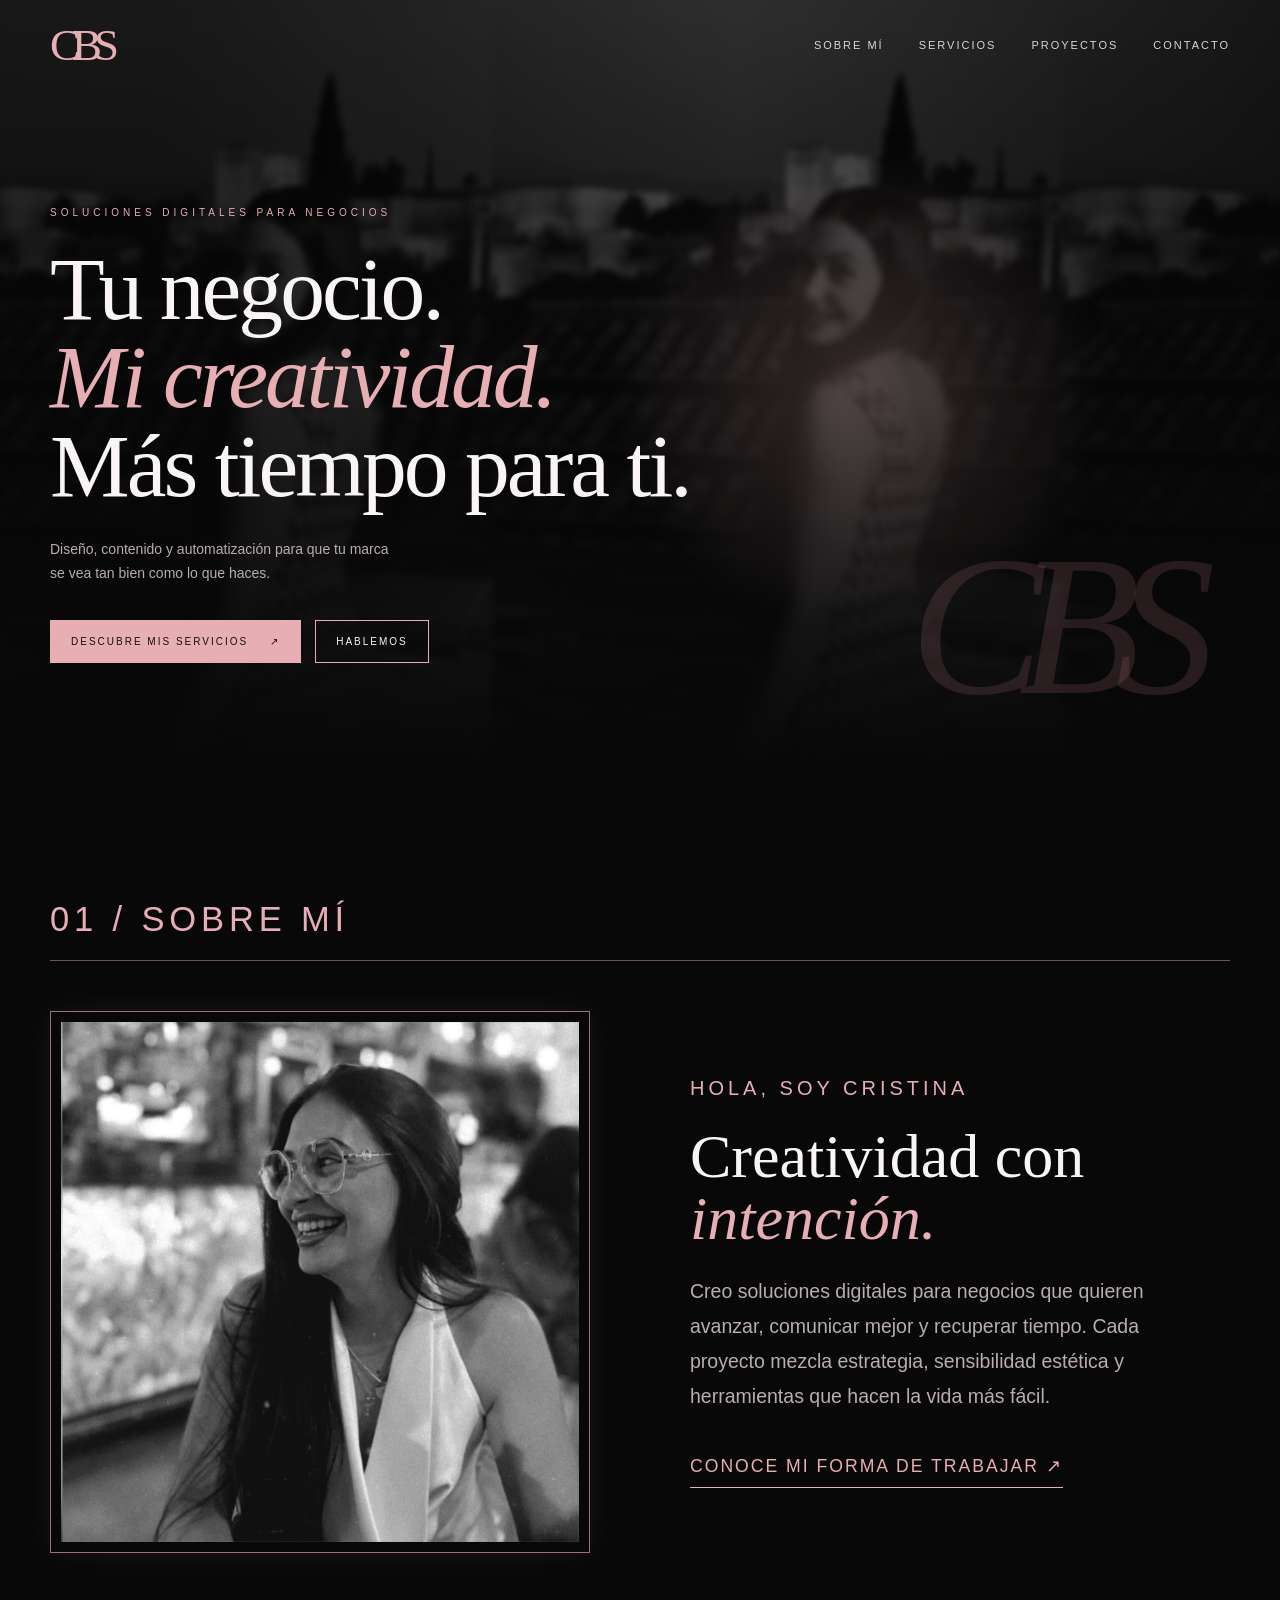
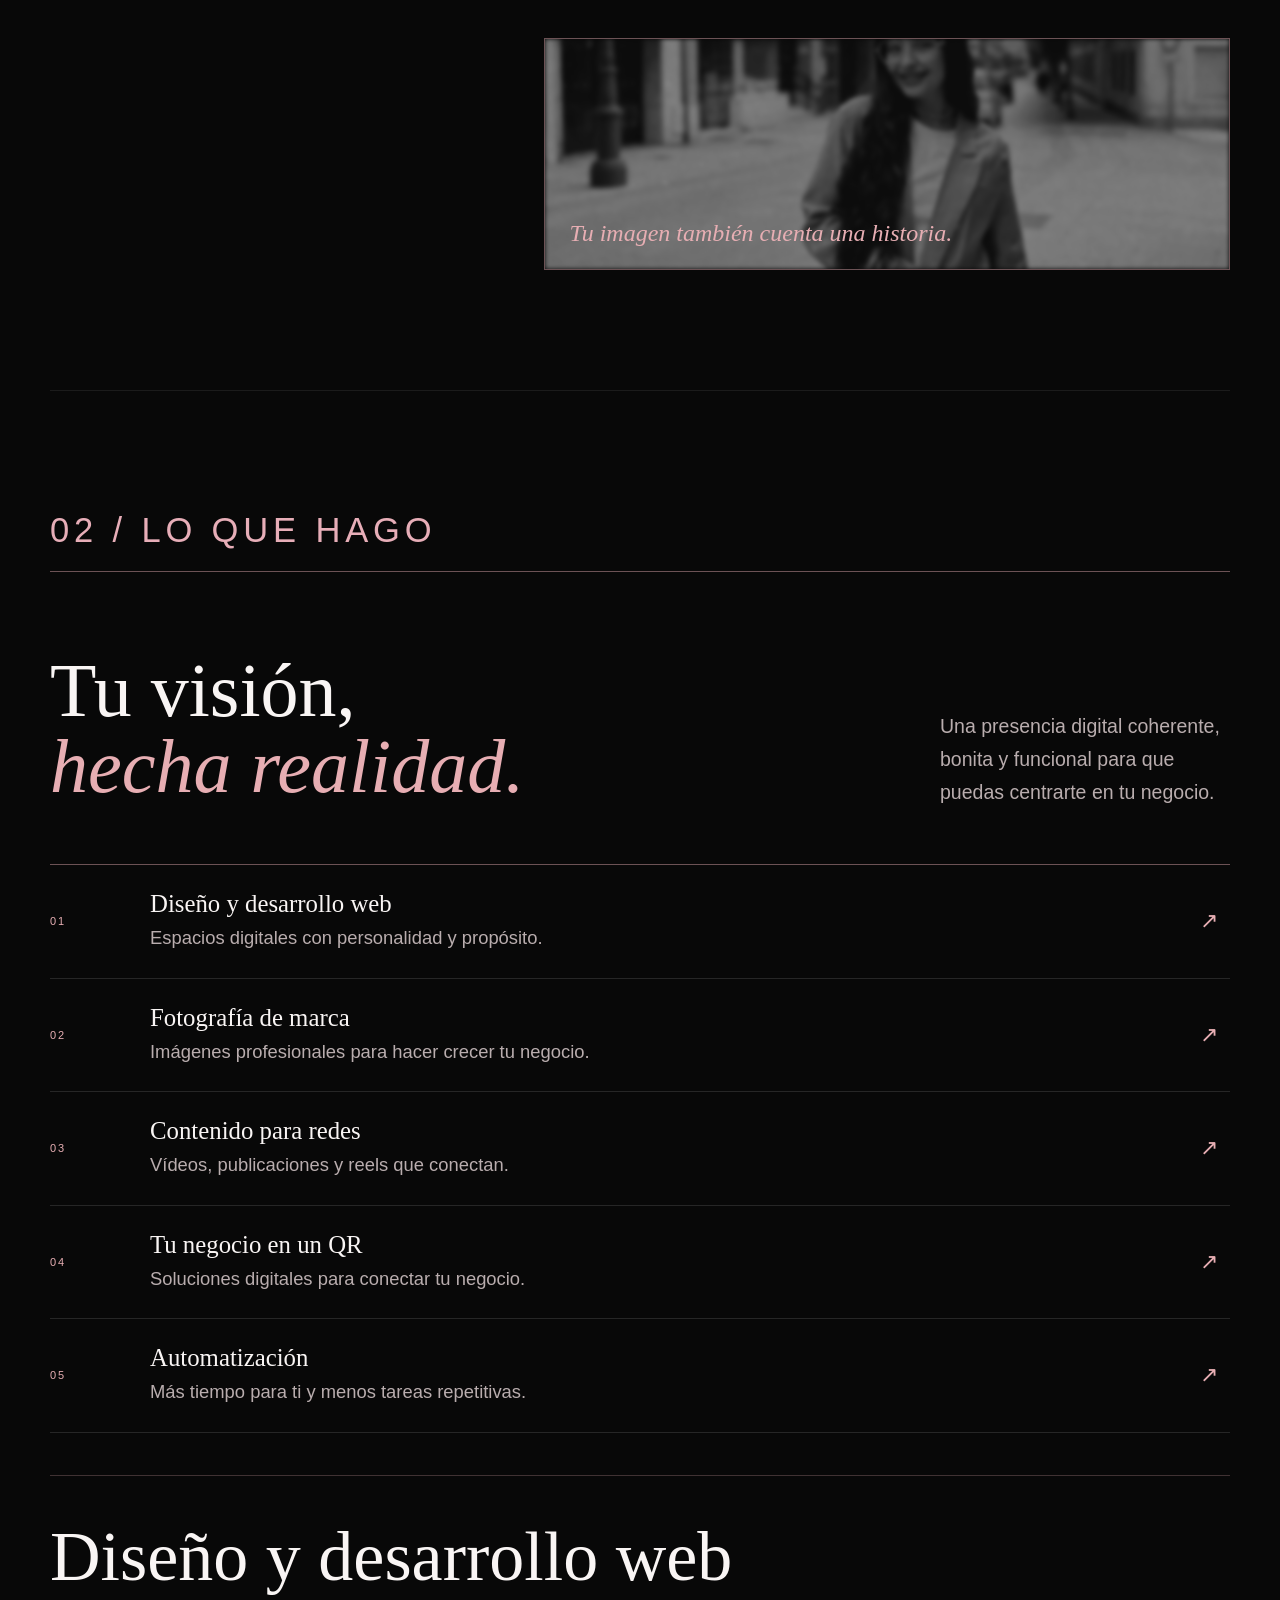
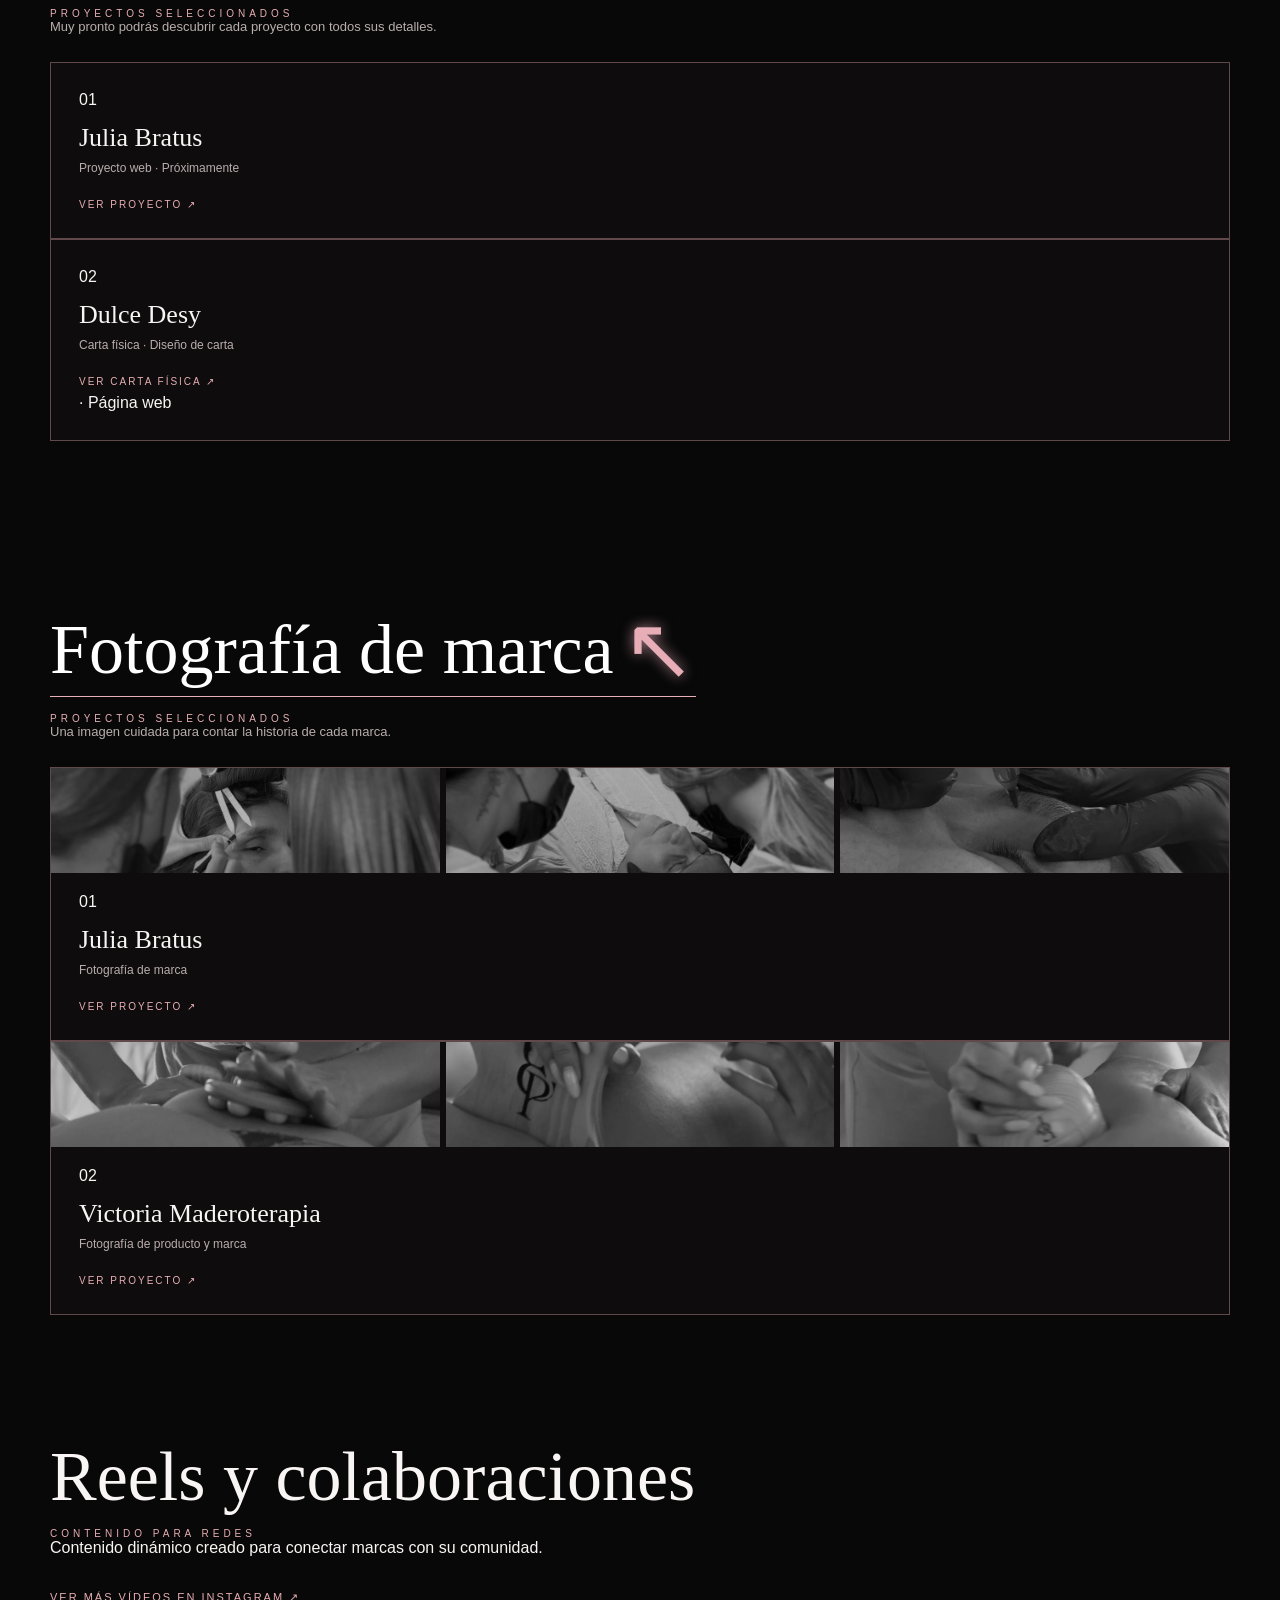
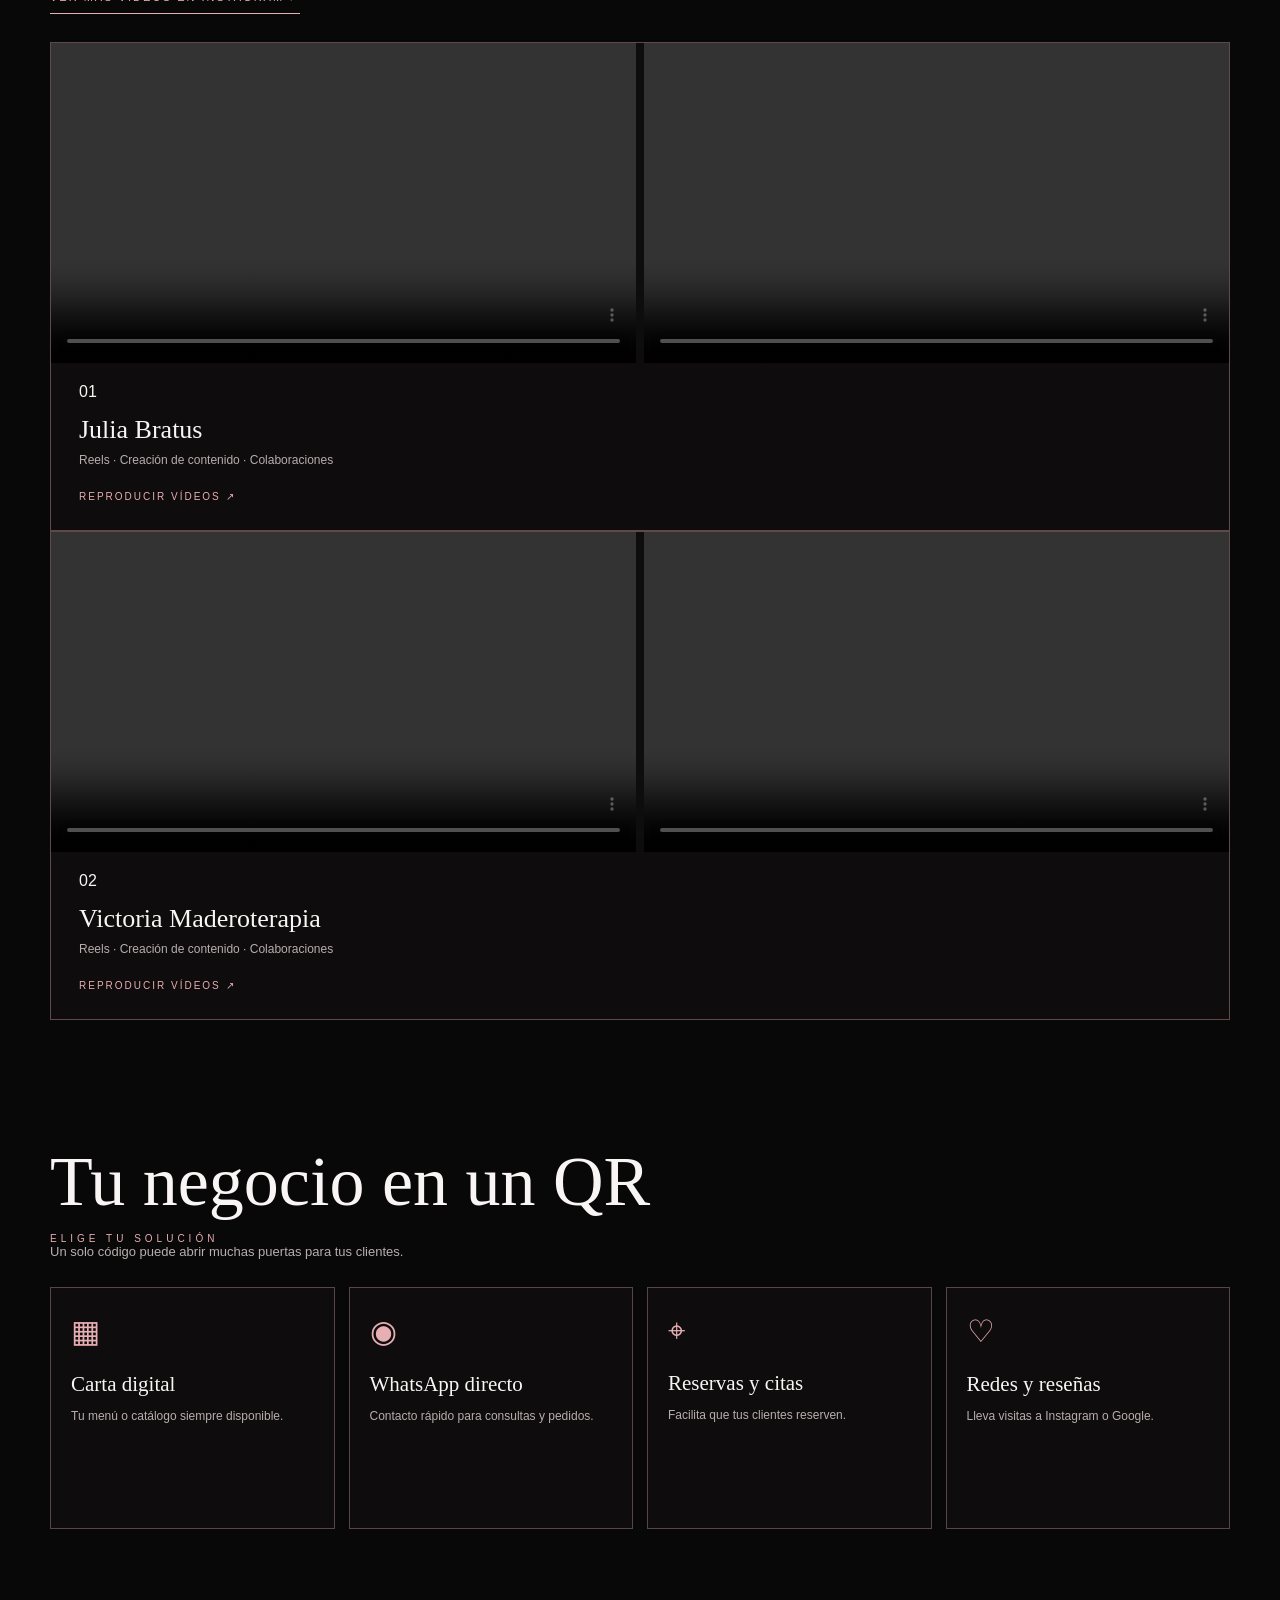
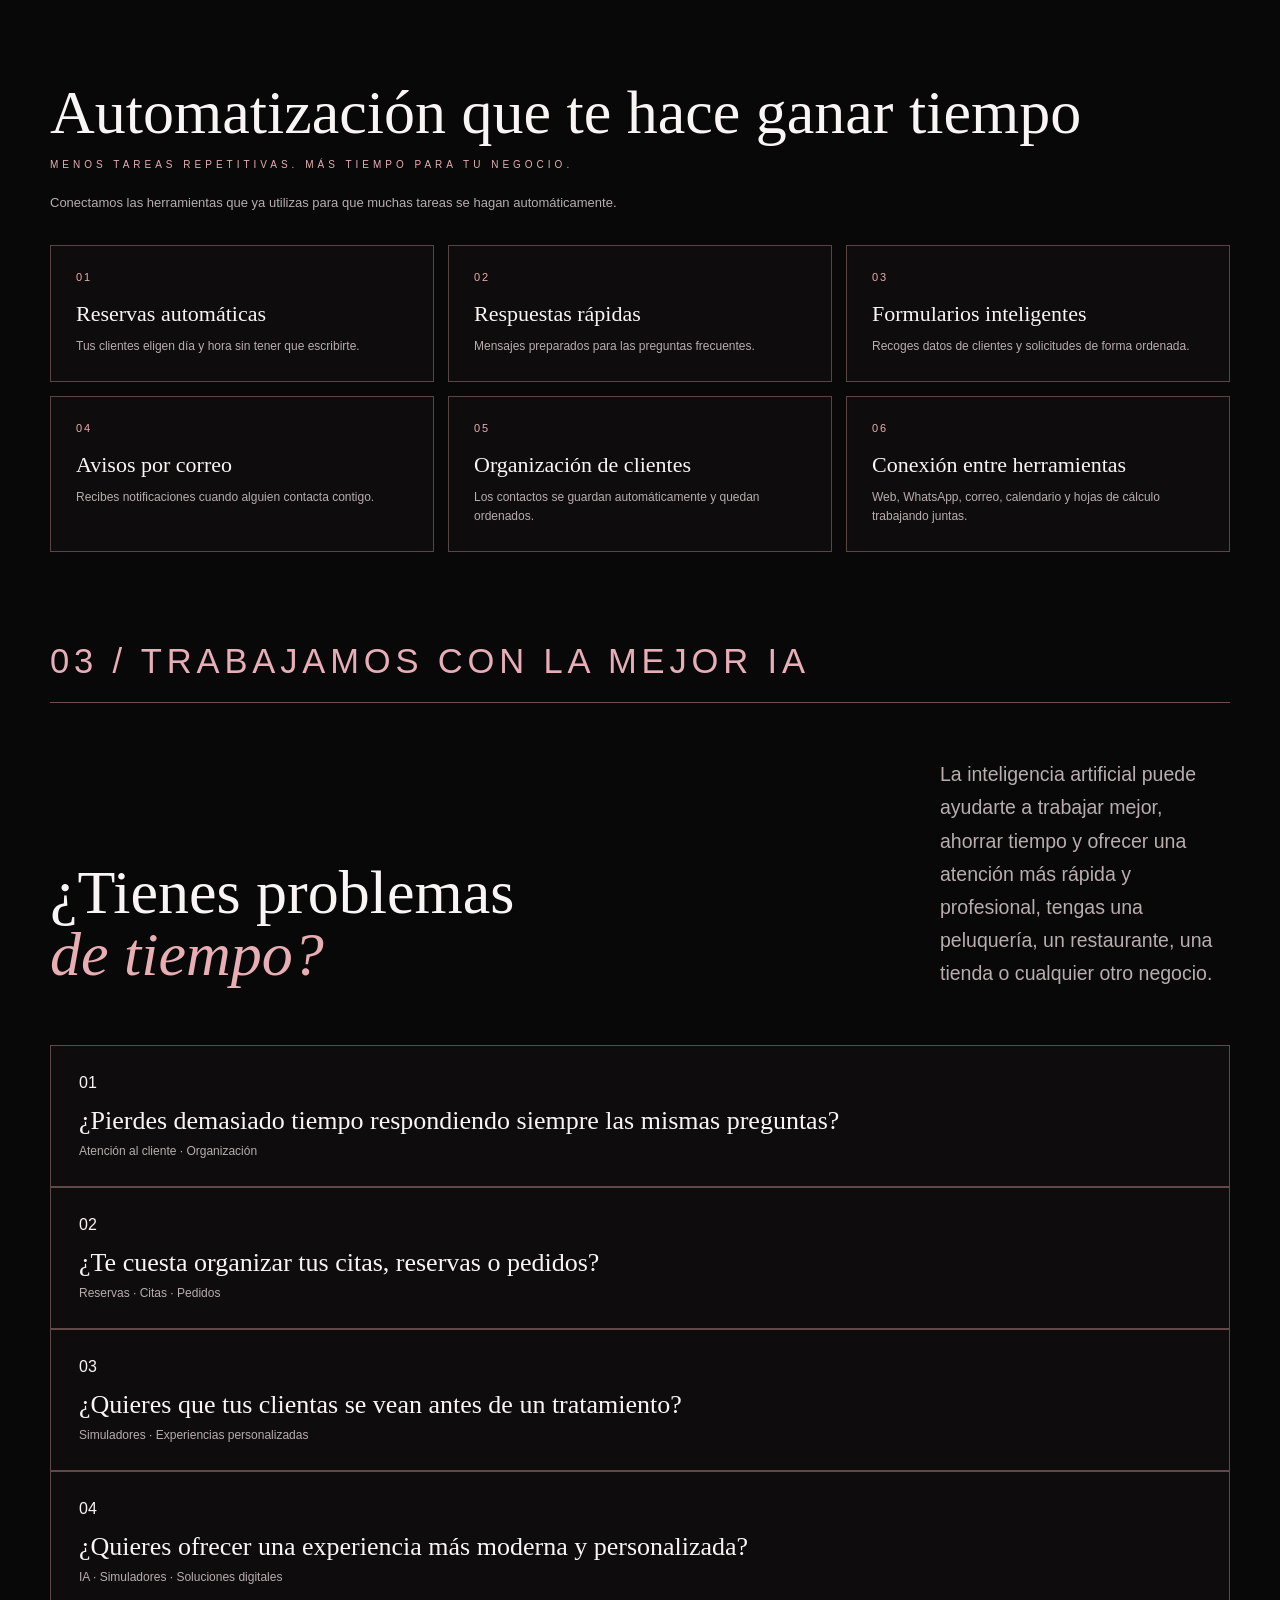
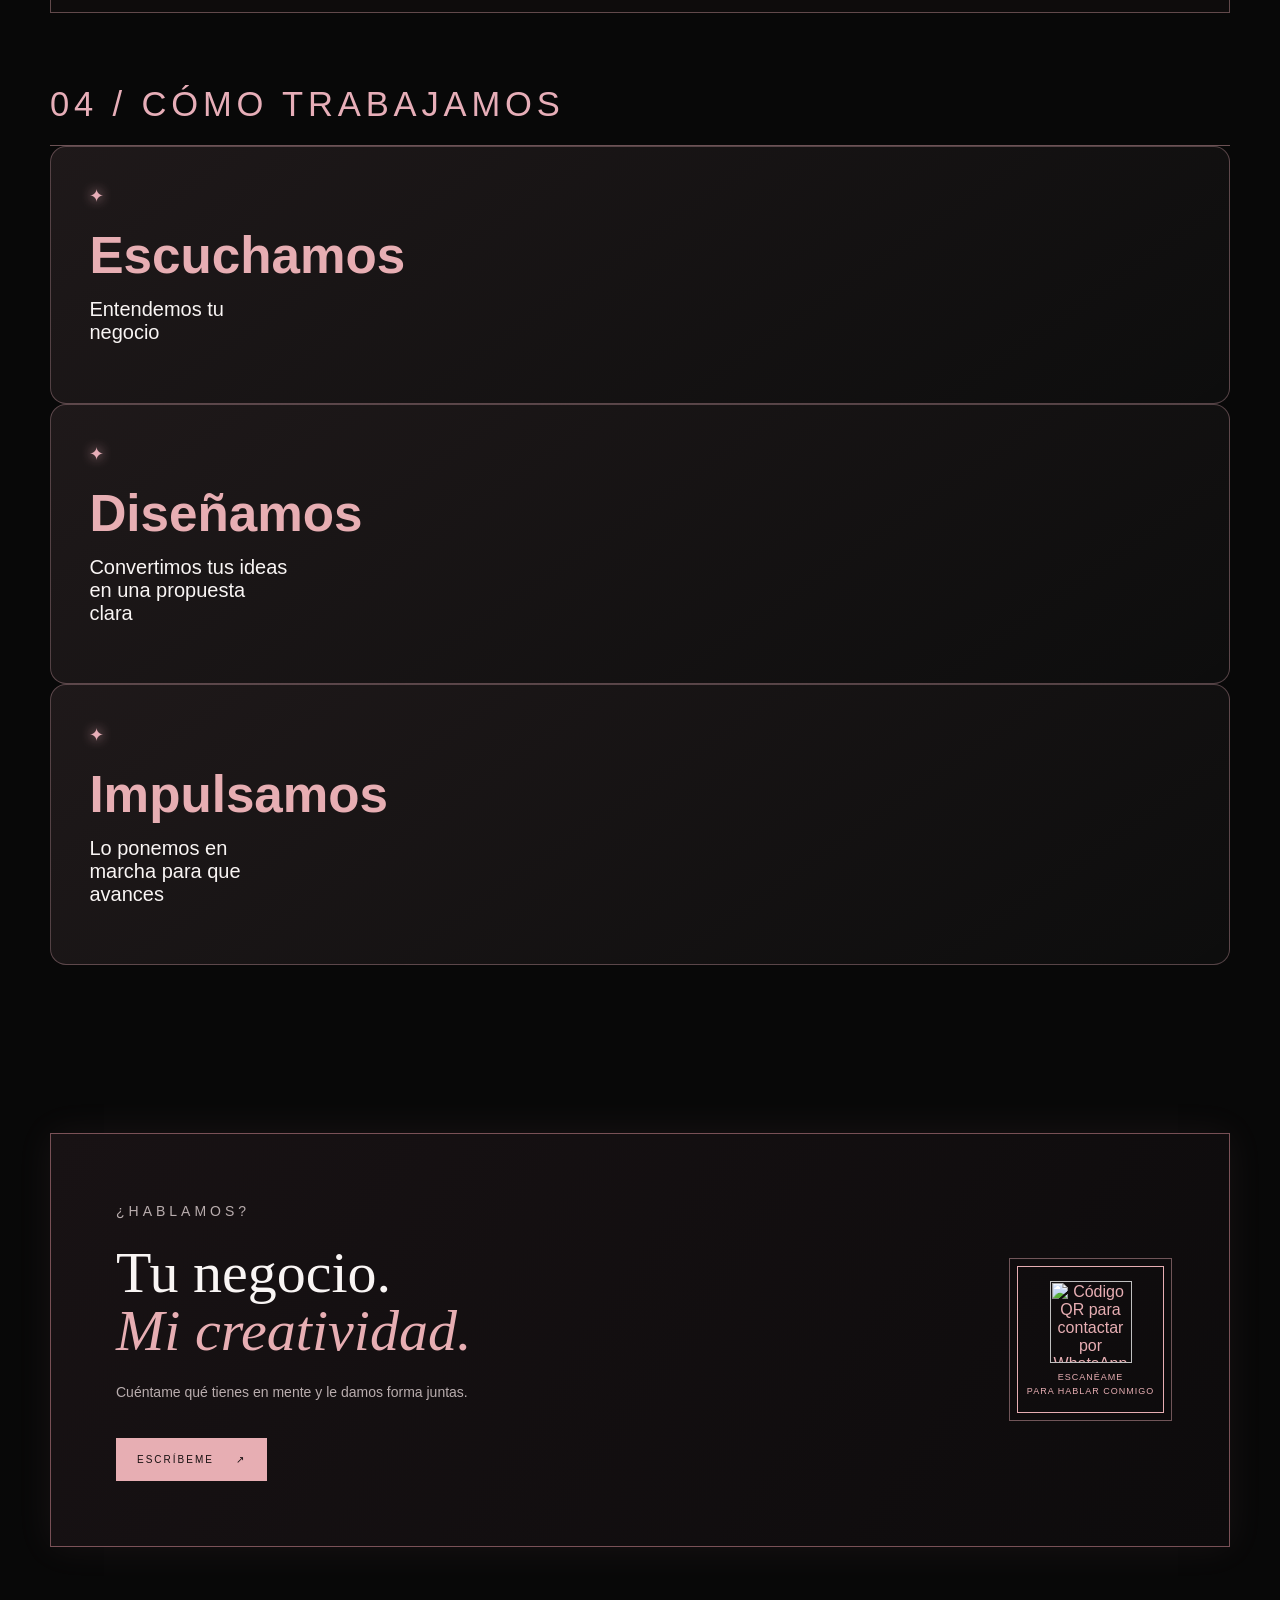
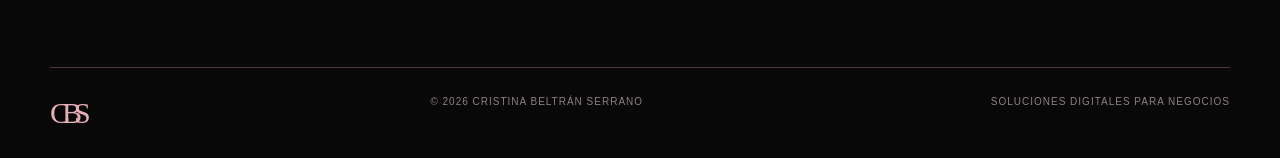
==== index.html @ fb511dda "Update index.html" ====
<script>setTimeout(function(){var h=document.querySelector(".services-heading h2");if(h)h.style.setProperty("font-size",window.innerWidth<=600?"48px":"76px","important");},1000);</script>
<script>(function(){var h=document.querySelector(".services-heading h2");if(h)h.style.setProperty("font-size",window.innerWidth<=600?"48px":"76px","important");})();</script>
<script>document.addEventListener("DOMContentLoaded",function(){var h=document.querySelector(".services-heading h2");if(h)h.style.setProperty("font-size",window.innerWidth<=600?"48px":"76px","important");});</script>
<script>document.addEventListener("DOMContentLoaded",function(){var h=document.querySelector(".services-heading h2");if(h)h.style.setProperty("font-size",window.innerWidth<=600?"52px":"90px","important");});</script>
<style>.services-heading h2{font-size:62px!important;line-height:.9!important}@media(max-width:600px){.services-heading h2{font-size:62px!important;line-height:.95!important}}</style><style id="cbs-final-services-title">.services-heading h2{font-size:62px!important;line-height:.9!important}@media(max-width:600px){.services-heading h2{font-size:62px!important;line-height:.95!important}}</style><style>.photo-projects .project-heading h3 a{display:inline-flex;align-items:center;gap:.55rem}.photo-projects .photo-cursor{display:inline-block;color:#e7aeb8;font-size:1.25em;animation:photoCursorMove 1.15s ease-in-out infinite;filter:drop-shadow(0 0 7px rgba(231,174,184,.7))}@keyframes photoCursorMove{0%,100%{transform:translateX(0) rotate(-18deg)}50%{transform:translateX(-7px) rotate(-18deg) scale(1.08)}}</style><script>document.addEventListener('DOMContentLoaded',function(){setTimeout(function(){var a=document.querySelector('.photo-projects .project-heading h3 a');if(a){a.innerHTML='Fotografía de marca <span class="photo-cursor" aria-hidden="true">↖</span>';a.setAttribute('aria-label','Ver más fotografías de marca');}},300);});</script><script>document.addEventListener('DOMContentLoaded',function(){var h=document.querySelector('.photo-projects .project-heading h3');if(h&&!h.querySelector('a')){var a=document.createElement('a');a.href='/fotos.html';a.textContent=h.textContent+'  ↗';a.style.color='#fff';a.style.textDecoration='none';a.style.cursor='pointer';a.style.borderBottom='1px solid #e7aeb8';a.style.paddingBottom='.2rem';h.textContent='';h.appendChild(a);}});</script><script>(function(){var t=setInterval(function(){var a=document.querySelector('.dulce-web-link');if(a){a.textContent='· página web';clearInterval(t);}},100);})();</script><script>document.addEventListener('DOMContentLoaded',function(){setTimeout(function(){document.querySelectorAll('.dulce-web-link').forEach(function(a){a.textContent='· Página web';});},900);});</script><script>document.addEventListener('DOMContentLoaded',function(){setTimeout(function(){document.querySelectorAll('.web-projects .project-card').forEach(function(card){if(card.textContent.includes('Dulce Desy')&&card.tagName==='A'){var box=document.createElement('div');box.className=card.className;box.innerHTML=card.innerHTML;var p=box.querySelector('p');if(p)p.textContent='Carta física · Diseño de carta';var small=box.querySelector('small');if(small){small.innerHTML='<a href="/carta-dulce-desy.pdf" target="_blank" rel="noreferrer">Ver carta física ↗</a>';}var web=document.createElement('a');web.className='dulce-web-link';web.href='https://www.dulcedesy.com/encargar.html';web.target='_blank';web.rel='noreferrer';web.textContent='Página web ↗';web.style.display='block';web.style.marginTop='0.45rem';box.appendChild(web);card.replaceWith(box);}});document.querySelectorAll('.dulce-web-link').forEach(function(a){if(a.parentElement&&!a.parentElement.classList.contains('project-card'))a.remove();});},700);});</script><script>document.addEventListener('DOMContentLoaded',function(){setTimeout(function(){document.querySelectorAll('.web-projects .project-card').forEach(function(card){if(card.textContent.includes('Dulce Desy')){card.href='/carta-dulce-desy.pdf';card.querySelector('p').textContent='Carta física · Diseño de carta';card.querySelector('small').textContent='Ver carta física ↗';var old=card.querySelector('.dulce-web-link');if(old)old.remove();var a=document.createElement('a');a.className='dulce-web-link';a.href='https://www.dulcedesy.com/encargar.html';a.target='_blank';a.rel='noreferrer';a.textContent='Página web ↗';a.style.display='block';a.style.marginTop='0.45rem';card.after(a);}});},600);});</script><script>document.addEventListener('DOMContentLoaded',function(){setTimeout(function(){document.querySelectorAll('.web-projects .project-card').forEach(function(card){if(card.textContent.includes('Dulce Desy')&&!card.querySelector('.dulce-web-link')){var a=document.createElement('a');a.className='dulce-web-link';a.href='https://www.dulcedesy.com/encargar.html';a.target='_blank';a.rel='noreferrer';a.textContent='Página web ↗';a.style.display='block';a.style.marginTop='0.45rem';card.appendChild(a);}});},400);});</script><script>document.addEventListener('DOMContentLoaded',function(){setTimeout(function(){document.querySelectorAll('.web-projects .project-card').forEach(function(card){if(card.textContent.includes('Dulce Desy')){card.href='https://www.dulcedesy.com/encargar.html';card.target='_blank';card.rel='noreferrer';card.querySelector('p').textContent='Página web · Dulce Desy';card.querySelector('small').textContent='Visitar página ↗';}});},300);});</script><script>document.addEventListener('DOMContentLoaded',function(){document.querySelectorAll('.web-projects .project-card').forEach(function(card){if(card.textContent.includes('Dulce Desy')){card.href='https://www.dulcedesy.com/encargar.html';card.target='_blank';card.rel='noreferrer';card.querySelector('p').textContent='Página web · Dulce Desy';card.querySelector('small').textContent='Visitar página ↗';}});});</script><script>document.addEventListener('DOMContentLoaded',function(){document.querySelectorAll('.photo-projects .project-placeholder').forEach(function(card){if(card.textContent.includes('Dulce Desy'))card.remove();});});</script>
<script>document.addEventListener('DOMContentLoaded',function(){document.querySelectorAll('.project-card').forEach(function(card){if(card.textContent.includes('Dulce Desy')){card.href='/carta-dulce-desy.pdf';card.target='_blank';card.rel='noreferrer';card.querySelector('p').textContent='Carta física · Diseño de carta';card.querySelector('small').textContent='Ver carta ↗';}});});</script><!doctype html><html lang="es"><head><meta charset="UTF-8"><meta name="viewport" content="width=device-width,initial-scale=1"><title>CBS | Cristina Beltrán Serrano</title><link rel="stylesheet" href="/site.css"></head><body><nav class="nav shell"><a class="wordmark" href="#inicio">CBS</a><div class="nav-links"><a href="#sobre-mi">Sobre mí</a><a href="#servicios">Servicios</a><a href="#proyectos">Proyectos</a><a href="#contacto">Contacto</a></div></nav><main id="inicio"><section class="hero"><div class="hero-image"></div><div class="hero-shade"></div><div class="hero-content shell"><p class="eyebrow">Soluciones digitales para negocios</p><h1>Tu negocio.<br><em>Mi creatividad.</em><br>Más tiempo para ti.</h1><p class="hero-copy">Diseño, contenido y automatización para que tu marca se vea tan bien como lo que haces.</p><div class="actions"><a class="button button-primary" href="#servicios">Descubre mis servicios <span>↗</span></a><a class="button button-ghost" href="#contacto">Hablemos</a></div></div><div class="hero-mark">CBS</div></section><section class="intro shell" id="sobre-mi"><div class="section-label">01 / Sobre mí</div><div class="intro-grid"><div class="portrait-wrap"><img src="/WhatsApp%20Image%202026-08-11%20at%2017.54.52.jpeg" alt="Cristina Beltrán sonriendo"></div><div class="intro-copy"><p class="eyebrow">Hola, soy Cristina</p><h2>Creatividad con<br><em>intención.</em></h2><p>Creo soluciones digitales para negocios que quieren avanzar, comunicar mejor y recuperar tiempo. Cada proyecto mezcla estrategia, sensibilidad estética y herramientas que hacen la vida más fácil.</p><a class="text-link" href="#contacto">Conoce mi forma de trabajar <span>↗</span></a></div></div><div class="second-photo"><img src="/WhatsApp%20Image%202026-08-11%20at%2018.01.24.jpeg" alt="Cristina Beltrán en la ciudad"><span>Tu imagen también cuenta una historia.</span></div></section><section class="services shell" id="servicios"><div class="section-label">02 / Lo que hago</div><div class="services-heading"><h2>Tu visión,<br><em>hecha realidad.</em></h2><p>Una presencia digital coherente, bonita y funcional para que puedas centrarte en tu negocio.</p></div><div class="service-list"><a class="service service-link" href="#web-projects"><span class="service-number">01</span><div><h3>Diseño y desarrollo web</h3><p>Espacios digitales con personalidad y propósito.</p></div><span class="service-arrow">↗</span></a><a class="service service-link" href="#photo-projects"><span class="service-number">02</span><div><h3>Fotografía de marca</h3><p>Imágenes profesionales para hacer crecer tu negocio.</p></div><span class="service-arrow">↗</span></a><a class="service service-link" href="#social-projects"><span class="service-number">03</span><div><h3>Contenido para redes</h3><p>Vídeos, publicaciones y reels que conectan.</p></div><span class="service-arrow">↗</span></a><a class="service service-link" href="#qr-options"><span class="service-number">04</span><div><h3>Tu negocio en un QR</h3><p>Soluciones digitales para conectar tu negocio.</p></div><span class="service-arrow">↗</span></a><a class="service service-link" href="#automation-info"><span class="service-number">05</span><div><h3>Automatización</h3><p>Más tiempo para ti y menos tareas repetitivas.</p></div><span class="service-arrow">↗</span></a></div><section class="web-projects" id="web-projects"><div class="project-heading"><h3>Diseño y desarrollo web</h3><p class="eyebrow">Proyectos seleccionados</p><p>Muy pronto podrás descubrir cada proyecto con todos sus detalles.</p></div><div class="project-grid"><a class="project-card project-placeholder" href="#contacto"><span>01</span><h3>Julia Bratus</h3><p>Proyecto web · Próximamente</p><small>Ver proyecto ↗</small></a><a class="project-card project-placeholder" href="#contacto"><span>02</span><h3>Dulce Desy</h3><p>Proyecto web · Próximamente</p><small>Ver proyecto ↗</small></a></div></section></section><section class="photo-projects shell" id="photo-projects"><div class="project-heading"><h3>Fotografía de marca</h3><p class="eyebrow">Proyectos seleccionados</p><p>Una imagen cuidada para contar la historia de cada marca.</p></div><div class="project-grid"><a class="project-card project-placeholder julia-card" href="#contacto"><div class="julia-gallery"><img src="/WhatsApp%20Image%202026-08-16%20at%2018.04.34.jpeg" alt="Julia Bratus, fotografía de marca 1"><img src="/WhatsApp%20Image%202026-08-16%20at%2018.04.34%20(1).jpeg" alt="Julia Bratus, fotografía de marca 2"><img src="/WhatsApp%20Image%202026-08-16%20at%2018.04.34%20(2).jpeg" alt="Julia Bratus, fotografía de marca 3"></div><span>01</span><h3>Julia Bratus</h3><p>Fotografía de marca</p><small>Ver proyecto ↗</small></a><a class="project-card project-placeholder victoria-card" href="#contacto"><div class="victoria-gallery"><img src="/WhatsApp%20Image%202026-08-16%20at%2018.20.17.jpeg" alt="Victoria Maderoterapia, fotografía 1"><img src="/vicky%202.jpeg" alt="Victoria Maderoterapia, fotografía 2"><img src="/WhatsApp%20Image%202026-08-16%20at%2018.40.02.jpeg" alt="Victoria Maderoterapia, fotografía 3"></div><span>02</span><h3>Victoria Maderoterapia</h3><p>Fotografía de producto y marca</p><small>Ver proyecto ↗</small></a><article class="project-card project-placeholder project-empty"><span>03</span><h3>Dulce Desy</h3><p>Espacio reservado para tus próximas fotografías.</p><small>Próximamente</small></article></div></section><section class="social-projects shell" id="social-projects"><div class="project-heading"><h3>Reels y colaboraciones</h3><p class="eyebrow">Contenido para redes</p><p>Contenido dinámico creado para conectar marcas con su comunidad.</p><a class="instagram-link" href="https://www.instagram.com/crisstinabese/" target="_blank" rel="noreferrer">Ver más vídeos en Instagram ↗</a></div><div class="project-grid"><article class="project-card project-placeholder social-video-card"><div class="video-gallery"><video controls preload="metadata" src="/WhatsApp%20Video%202026-08-16%20at%2019.03.17.mp4"></video><video controls preload="metadata" src="/WhatsApp%20Video%202026-08-16%20at%2019.03.20.mp4"></video></div><span>01</span><h3>Julia Bratus</h3><p>Reels · Creación de contenido · Colaboraciones</p><small>Reproducir vídeos ↗</small></article><article class="project-card project-placeholder social-video-card"><div class="video-gallery"><video controls preload="metadata" src="/WhatsApp%20Video%202026-08-16%20at%2019.03.15.mp4"></video><video controls preload="metadata" src="/WhatsApp%20Video%202026-08-16%20at%2019.03.15%20%281%29.mp4"></video></div><span>02</span><h3>Victoria Maderoterapia</h3><p>Reels · Creación de contenido · Colaboraciones</p><small>Reproducir vídeos ↗</small></article></div></section><section class="qr-options shell" id="qr-options"><div class="project-heading"><h3>Tu negocio en un QR</h3><p class="eyebrow">Elige tu solución</p><p>Un solo código puede abrir muchas puertas para tus clientes.</p></div><div class="qr-grid"><a class="qr-option" href="#contacto"><span class="qr-icon">▦</span><h4>Carta digital</h4><p>Tu menú o catálogo siempre disponible.</p></a><a class="qr-option" href="#contacto"><span class="qr-icon">◉</span><h4>WhatsApp directo</h4><p>Contacto rápido para consultas y pedidos.</p></a><a class="qr-option" href="#contacto"><span class="qr-icon">⌖</span><h4>Reservas y citas</h4><p>Facilita que tus clientes reserven.</p></a><a class="qr-option" href="#contacto"><span class="qr-icon">♡</span><h4>Redes y reseñas</h4><p>Lleva visitas a Instagram o Google.</p></a></div></section><section class="automation-info shell" id="automation-info"><div class="project-heading"><h3>Automatización que te hace ganar tiempo</h3><p class="eyebrow">Menos tareas repetitivas. Más tiempo para tu negocio.</p><p>Conectamos las herramientas que ya utilizas para que muchas tareas se hagan automáticamente.</p></div><div class="automation-grid"><article class="automation-card"><span>01</span><h4>Reservas automáticas</h4><p>Tus clientes eligen día y hora sin tener que escribirte.</p></article><article class="automation-card"><span>02</span><h4>Respuestas rápidas</h4><p>Mensajes preparados para las preguntas frecuentes.</p></article><article class="automation-card"><span>03</span><h4>Formularios inteligentes</h4><p>Recoges datos de clientes y solicitudes de forma ordenada.</p></article><article class="automation-card"><span>04</span><h4>Avisos por correo</h4><p>Recibes notificaciones cuando alguien contacta contigo.</p></article><article class="automation-card"><span>05</span><h4>Organización de clientes</h4><p>Los contactos se guardan automáticamente y quedan ordenados.</p></article><article class="automation-card"><span>06</span><h4>Conexión entre herramientas</h4><p>Web, WhatsApp, correo, calendario y hojas de cálculo trabajando juntas.</p></article></div></section><section class="projects shell" id="proyectos"><div class="section-label">03 / TRABAJAMOS CON LA MEJOR IA</div><div class="services-heading"><h2>¿Tienes problemas<br><em>de tiempo?</em></h2><p>La inteligencia artificial puede ayudarte a trabajar mejor, ahorrar tiempo y ofrecer una atención más rápida y profesional, tengas una peluquería, un restaurante, una tienda o cualquier otro negocio.</p></div><div class="project-grid"><article class="project-card"><span>01</span><h3>¿Pierdes demasiado tiempo respondiendo siempre las mismas preguntas?</h3><p>Atención al cliente · Organización</p></article><article class="project-card"><span>02</span><h3>¿Te cuesta organizar tus citas, reservas o pedidos?  </h3><p>Reservas · Citas · Pedidos</p></article><article class="project-card"><span>03</span><h3>¿Quieres que tus clientas se vean antes de un tratamiento?</h3><p>Simuladores · Experiencias personalizadas</p></article><article class="project-card"><span>04</span><h3>¿Quieres ofrecer una experiencia más moderna y personalizada?</h3><p>IA · Simuladores · Soluciones digitales</p></article></div></section><section class="process shell"><div class="section-label">04 / Cómo trabajamos</div><div class="process-grid"><div><h3>Escuchamos</h3><p>Entendemos tu negocio</p></div><div><h3>Diseñamos</h3><p>Convertimos tus ideas en una propuesta clara</p></div><div><h3>Impulsamos</h3><p>Lo ponemos en marcha para que avances</p></div></div></section><section class="contact shell" id="contacto"><div class="contact-card"><div><p class="eyebrow">¿Hablamos?</p><h2>Tu negocio.<br><em>Mi creatividad.</em></h2><p>Cuéntame qué tienes en mente y le damos forma juntas.</p><a class="button button-primary" target="_blank" rel="noreferrer" href="https://mail.google.com/mail/?view=cm&fs=1&to=crisstinabesse@gmail.com">Escríbeme <span>↗</span></a></div><a class="qr-placeholder" href="https://wa.me/34665143681?text=Hola%20Cristina%2C%20he%20visto%20tu%20p%C3%A1gina%20y%20me%20gustar%C3%ADa%20pedir%20informaci%C3%B3n." target="_blank" rel="noreferrer"><img src="https://api.qrserver.com/v1/create-qr-code/?size=500x500&data=https%3A%2F%2Fwa.me%2F34665143681%3Ftext%3DHola%2520Cristina%252C%2520he%2520visto%2520tu%2520p%25C3%25A1gina%2520y%2520me%2520gustar%25C3%25ADa%2520pedir%2520informaci%25C3%25B3n." alt="Código QR para contactar por WhatsApp"><small>Escanéame<br>para hablar conmigo</small></a></div></section></main><footer class="footer shell"><span class="wordmark">CBS</span><span>© 2026 Cristina Beltrán Serrano</span><span>Soluciones digitales para negocios</span></footer><style id="equal-main-titles">.intro-copy h2,.services-heading h2{font-size:62px!important;line-height:1!important}</style></body></html>
---- site.css ----
.hero-image{background-image:linear-gradient(90deg,rgba(0,0,0,.68) 15%,rgba(0,0,0,.22),rgba(0,0,0,.58)),url('/PHOTO-2026-09-04-11-48-44.jpg')!important;opacity:.9!important;background-position:68% 28%!important;background-size:auto 125%!important}.hero-image{opacity:.9!important;background-position:68% 28%!important}.hero-image{background-image:linear-gradient(90deg,rgba(0,0,0,.70) 15%,rgba(0,0,0,.4),rgba(0,0,0,.75)),url('/PHOTO-2026-09-04-11-48-44.jpg')!important;background-position:68% 28%!important;background-size:auto 125%!important;}.services-heading h2{font-size:90px!important;line-height:.9!important}@media(max-width:600px){.services-heading h2{font-size:52px!important;line-height:.95!important}}.services-heading h2{font-size:90px!important;line-height:.9!important}@media(max-width:600px){.services-heading h2{font-size:52px!important;line-height:.95!important}}.services-heading h2{font-size:clamp(4.8rem,10vw,9rem)!important;line-height:.9!important}.services-heading h2{font-size:clamp(4rem,9vw,8rem)!important;line-height:.95!important}.services-heading h2{font-size:clamp(3.3rem,8vw,8rem)!important;line-height:.95!important}.services-heading h2{font-size:clamp(3.2rem,7vw,7rem)!important;line-height:.95!important}.services-heading h2{font-size:clamp(2.5rem,5vw,5.3rem)!important}.service-list h3{font-size:clamp(1.2rem,2vw,1.55rem)!important}.service-list p{font-size:clamp(1rem,1.45vw,1.15rem)!important;line-height:1.55}.services-heading>p{font-size:clamp(1.05rem,1.7vw,1.22rem)!important;line-height:1.7!important}.intro-copy .eyebrow{font-size:clamp(1rem,1.7vw,1.25rem)!important}.intro-copy>p:not(.eyebrow){font-size:clamp(1.05rem,1.7vw,1.22rem)!important;line-height:1.7}.intro-copy .text-link{font-size:clamp(.95rem,1.5vw,1.1rem)!important}.section-label{font-size:clamp(1.35rem,2.7vw,2.2rem)!important;line-height:1.1!important;letter-spacing:.14em!important;font-weight:500!important;color:#e7aeb8!important}.section-label{font-size:clamp(1.35rem,2.7vw,2.2rem);line-height:1.1;letter-spacing:.14em;font-weight:500;color:#e7aeb8}.process{padding-top:clamp(5rem,10vw,9rem);padding-bottom:clamp(5rem,10vw,9rem)}.process .section-label{font-size:clamp(.85rem,1.5vw,1.1rem);letter-spacing:.18em}.process-grid{gap:1.4rem}.process-grid>div{padding:clamp(1.5rem,3vw,3rem);border:1px solid rgba(231,174,184,.32);border-radius:1rem;background:linear-gradient(145deg,rgba(231,174,184,.1),rgba(255,255,255,.025));transition:transform .35s ease,box-shadow .35s ease,border-color .35s ease}.process-grid>div:hover{transform:translateY(-8px);border-color:#e7aeb8;box-shadow:0 0 30px rgba(231,174,184,.28)}.process-grid h3{font-size:clamp(2rem,4vw,4rem);color:#e7aeb8;margin-bottom:.8rem}.process-grid p{font-size:clamp(1rem,1.6vw,1.25rem);color:#fff;max-width:18ch}.process-grid>div:before{content:'✦';display:block;color:#e7aeb8;font-size:1.15rem;margin-bottom:1.2rem;text-shadow:0 0 12px #e7aeb8}<style>.process{padding-top:clamp(5rem,10vw,9rem);padding-bottom:clamp(5rem,10vw,9rem)}.process .section-label{font-size:clamp(.85rem,1.5vw,1.1rem);letter-spacing:.18em}.process-grid{gap:1.4rem}.process-grid>div{padding:clamp(1.5rem,3vw,3rem);border:1px solid rgba(231,174,184,.32);border-radius:1rem;background:linear-gradient(145deg,rgba(231,174,184,.1),rgba(255,255,255,.025));transition:transform .35s ease,box-shadow .35s ease,border-color .35s ease}.process-grid>div:hover{transform:translateY(-8px);border-color:#e7aeb8;box-shadow:0 0 30px rgba(231,174,184,.28)}.process-grid h3{font-size:clamp(2rem,4vw,4rem);color:#e7aeb8;margin-bottom:.8rem}.process-grid p{font-size:clamp(1rem,1.6vw,1.25rem);color:#fff;max-width:18ch}.process-grid>div:before{content:'✦';display:block;color:#e7aeb8;font-size:1.15rem;margin-bottom:1.2rem;text-shadow:0 0 12px #e7aeb8}</style>*{box-sizing:border-box}html{scroll-behavior:smooth}body{margin:0;background:#080808;color:#f9f5f4;font-family:Arial,Helvetica,sans-serif}a{color:inherit;text-decoration:none}.shell{width:min(1180px,calc(100% - 48px));margin:auto}.nav{height:90px;display:flex;align-items:center;justify-content:space-between;position:absolute;left:50%;transform:translateX(-50%);z-index:3}.wordmark{color:#e7aeb3;font-family:Georgia,serif;font-size:45px;letter-spacing:-8px}.nav-links{display:flex;gap:35px;font-size:11px;letter-spacing:2px;text-transform:uppercase;color:#dfd4d4}.nav-links a:hover,.text-link:hover{color:#e7aeb3}.hero{min-height:780px;position:relative;overflow:hidden;display:flex;align-items:center}.hero-image{position:absolute;inset:0;background:linear-gradient(90deg,rgba(0,0,0,.83) 15%,rgba(0,0,0,.4),rgba(0,0,0,.75)),url('/WhatsApp%20Image%202026-08-11%20at%2018.01.24.jpeg') center 28%/cover;filter:grayscale(1) blur(3px);transform:scale(1.04);opacity:.82}.hero-shade{position:absolute;inset:0;background:radial-gradient(circle at 67% 50%,rgba(231,174,179,.2),transparent 26%),linear-gradient(180deg,rgba(8,8,8,.24),rgba(8,8,8,.88) 92%)}.hero-content{position:relative;z-index:1;padding-top:90px}.eyebrow,.section-label{color:#e7aeb3;text-transform:uppercase;letter-spacing:4px;font-size:10px}h1,h2,h3,p{margin-top:0}h1,h2{font-family:Georgia,'Times New Roman',serif;font-weight:400}h1{font-size:clamp(48px,7vw,90px);line-height:.99;letter-spacing:-3px;margin:27px 0}em{color:#e7aeb3;font-style:italic}.hero-copy{width:340px;color:#d1c5c5;line-height:1.7;font-size:14px}.actions{display:flex;gap:14px;margin-top:35px}.button{display:inline-flex;align-items:center;gap:22px;padding:15px 20px;border:1px solid #e7aeb3;text-transform:uppercase;letter-spacing:2px;font-size:10px;transition:.25s}.button-primary{background:#e7aeb3;color:#171011;box-shadow:0 0 0 rgba(231,174,179,0)}.button-primary:hover{box-shadow:0 0 30px rgba(231,174,179,.75);transform:translateY(-2px)}.button-ghost:hover{background:rgba(231,174,179,.13);box-shadow:0 0 25px rgba(231,174,179,.4)}.hero-mark{position:absolute;right:7%;bottom:40px;font:italic 200px Georgia,serif;color:rgba(231,174,179,.1);letter-spacing:-25px}.intro,.services{padding:120px 0}.section-label{padding-bottom:22px;border-bottom:1px solid rgba(231,174,179,.45)}.intro-grid{display:grid;grid-template-columns:1fr 1fr;gap:100px;align-items:center;padding-top:50px}.portrait-wrap{height:520px;overflow:hidden;border:1px solid rgba(231,174,179,.65);padding:10px;box-shadow:0 0 30px rgba(231,174,179,.08)}.portrait-wrap img{width:100%;height:100%;object-fit:cover;filter:grayscale(1)}.intro-copy{max-width:470px}.intro-copy h2,.services-heading h2{font-size:62px;line-height:1;margin:25px 0}.intro-copy>p:last-of-type,.services-heading p,.contact-card p{color:#b9adae;line-height:1.8;font-size:14px}.text-link{display:inline-block;color:#e7aeb3;font-size:11px;letter-spacing:2px;text-transform:uppercase;border-bottom:1px solid #e7aeb3;padding-bottom:10px;margin-top:22px}.second-photo{position:relative;width:58%;height:230px;margin:85px 0 0 auto;overflow:hidden;border:1px solid rgba(231,174,179,.45)}.second-photo img{width:100%;height:100%;object-fit:cover;filter:grayscale(1) blur(2px);opacity:.52}.second-photo span{position:absolute;left:25px;bottom:22px;color:#e7aeb3;font:italic 24px Georgia,serif}.services{border-top:1px solid rgba(255,255,255,.08)}.services-heading{display:flex;justify-content:space-between;align-items:end;gap:50px;padding:55px 0 35px}.services-heading p{width:290px}.service-list{border-top:1px solid rgba(231,174,179,.45)}.service{display:grid;grid-template-columns:80px 1fr 30px;gap:20px;align-items:center;padding:25px 0;border-bottom:1px solid rgba(255,255,255,.12);transition:.25s}.service:hover{padding-left:15px;color:#e7aeb3}.service-number,.service-arrow{color:#e7aeb3}.service-number{font-size:11px;letter-spacing:2px}.service h3{font:400 25px Georgia,serif;margin:0 0 6px}.service p{color:#b9adae;font-size:12px;margin:0}.service-arrow{font-size:22px}.contact{padding:40px 0 120px}.contact-card{display:flex;justify-content:space-between;align-items:center;padding:65px;background:linear-gradient(125deg,#181214,#0d0b0c);border:1px solid rgba(231,174,179,.5);box-shadow:0 0 35px rgba(231,174,179,.07)}.contact-card h2{font-size:58px;line-height:1;margin:20px 0}.contact-card .button{margin-top:18px}.qr-placeholder{width:145px;height:145px;border:1px solid #e7aeb3;outline:1px solid rgba(231,174,179,.45);outline-offset:7px;display:flex;flex-direction:column;align-items:center;justify-content:center;color:#e7aeb3;text-align:center}.qr-placeholder span{font:45px Georgia,serif}.qr-placeholder small{font-size:9px;letter-spacing:1px;line-height:1.5;text-transform:uppercase}.footer{border-top:1px solid rgba(231,174,179,.3);padding:28px 0;display:flex;justify-content:space-between;color:#8e8081;font-size:10px;letter-spacing:1px;text-transform:uppercase}.footer .wordmark{font-size:30px}@media(max-width:700px){.shell{width:min(100% - 32px,1180px)}.nav-links{gap:12px;font-size:9px}.hero{min-height:720px}.hero-content{padding-top:100px}.hero-mark{font-size:115px;bottom:30px}.intro-grid{grid-template-columns:1fr;gap:45px}.portrait-wrap{height:400px}.intro,.services{padding:80px 0}.intro-copy h2,.services-heading h2,.contact-card h2{font-size:45px}.services-heading{display:block;padding-top:35px}.services-heading p{width:auto;margin-top:25px}.contact-card{padding:35px;display:block}.qr-placeholder{margin:60px auto 0}.footer{gap:15px;flex-wrap:wrap}.footer span:last-child{width:100%}.hero-copy{width:auto}.actions{flex-wrap:wrap}.second-photo{width:100%;margin-top:50px}}
.service-link{display:grid}.web-projects{margin-top:42px;padding:34px 0 8px;border-top:1px solid rgba(231,174,179,.25)}.project-heading h3{font:400 32px Georgia,serif;margin:12px 0}.project-heading>p:last-child{color:#b9adae;font-size:13px}.web-projects .project-grid{margin-top:28px}.project-card{display:block;border:1px solid rgba(231,174,179,.38);padding:28px;transition:.25s}.project-card:hover{border-color:#e7aeb3;box-shadow:0 0 25px rgba(231,174,179,.15);transform:translateY(-3px)}.project-card h3{font:400 26px Georgia,serif;margin:14px 0 8px}.project-card p{color:#b9adae;font-size:12px;margin:0}.project-card small{display:block;color:#e7aeb3;font-size:10px;letter-spacing:2px;text-transform:uppercase;margin-top:24px}.qr-options{padding:25px 0 115px}.qr-grid{display:grid;grid-template-columns:repeat(4,1fr);gap:14px;margin-top:28px}.qr-option{min-height:190px;padding:25px 20px;border:1px solid rgba(231,174,179,.35);background:rgba(231,174,179,.025);transition:.3s}.qr-option:hover,.qr-option:focus-visible,.qr-option.is-selected{border-color:#e7aeb3;box-shadow:0 0 28px rgba(231,174,179,.45),inset 0 0 18px rgba(231,174,179,.08);transform:translateY(-4px);outline:none}.qr-icon{display:block;color:#e7aeb3;font-size:31px;margin-bottom:22px}.qr-option h4{font:400 21px Georgia,serif;margin:0 0 10px}.qr-option p{color:#b9adae;font-size:12px;line-height:1.6;margin:0}@media(max-width:700px){.qr-grid{grid-template-columns:repeat(2,1fr)}.qr-option{min-height:170px;padding:20px 15px}.qr-option h4{font-size:18px}}.photo-projects{padding:25px 0 90px}.photo-projects .project-grid{margin-top:28px}.project-empty{opacity:.72}.project-empty small{color:#8e8081}.photo-projects{padding:25px 0 90px}.photo-projects .project-grid{margin-top:28px}.project-empty{opacity:.72}.project-empty small{color:#8e8081}.julia-gallery{display:grid;grid-template-columns:repeat(3,1fr);gap:6px;margin:-28px -28px 20px}.julia-gallery img{width:100%;height:105px;object-fit:cover;filter:grayscale(1);opacity:.82;display:block}.julia-card:hover .julia-gallery img{opacity:1}@media(max-width:700px){.julia-gallery img{height:80px}}.victoria-gallery{display:grid;grid-template-columns:repeat(3,1fr);gap:6px;margin:-28px -28px 20px}.victoria-gallery img{width:100%;height:105px;object-fit:cover;filter:grayscale(1);opacity:.82;display:block}.victoria-card:hover .victoria-gallery img{opacity:1}@media(max-width:700px){.victoria-gallery img{height:80px}}.victoria-gallery img{object-position:center 68%}@media(max-width:700px){.victoria-gallery img{object-position:center 68%}}.victoria-gallery img:nth-child(3){object-position:center 78%}.victoria-gallery img:nth-child(3){object-position:center 78% !important}.julia-gallery img:nth-child(3){object-position:center 78% !important}.julia-gallery img:nth-child(3){object-position:center 62% !important}.victoria-gallery img:nth-child(3){object-position:center 84% !important}.victoria-gallery img:nth-child(3){object-position:center bottom !important}.victoria-gallery img:nth-child(3){object-position:center 72% !important}.web-projects .project-heading h3{font-size:clamp(44px,6vw,70px);line-height:1;color:#f9f5f4;margin:12px 0 16px}.web-projects .project-heading .eyebrow{margin:0}.photo-projects .project-heading h3,.qr-options .project-heading h3{font-size:clamp(44px,6vw,70px);line-height:1;color:#f9f5f4;margin:12px 0 16px}.photo-projects .project-heading .eyebrow,.qr-options .project-heading .eyebrow{margin:0}.social-projects{padding:25px 0 90px}.social-projects .project-heading h3{font-size:clamp(44px,6vw,70px);line-height:1;color:#f9f5f4;margin:12px 0 16px}.social-projects .project-heading .eyebrow{margin:0}.social-projects .project-heading>p:last-child{color:#b9adae;line-height:1.7;font-size:13px;margin-top:22px}.social-projects .project-grid{margin-top:28px}.social-projects{padding:25px 0 90px}.social-projects .project-heading h3{font-size:clamp(44px,6vw,70px);line-height:1;color:#f9f5f4;margin:12px 0 16px}.social-projects .project-heading .eyebrow{margin:0}.social-projects .project-heading>p:last-child{color:#b9adae;line-height:1.7;font-size:13px;margin-top:22px}.social-projects .project-grid{margin-top:28px}.video-gallery{display:grid;grid-template-columns:repeat(2,1fr);gap:8px;margin:-28px -28px 20px}.video-gallery video{width:100%;height:180px;object-fit:cover;background:#111;display:block;filter:grayscale(1)}.social-video-card:hover .video-gallery video{filter:grayscale(.35)}@media(max-width:700px){.video-gallery video{height:150px}}.instagram-link{display:inline-block;margin-top:18px;color:#e7aeb3;font-size:11px;letter-spacing:2px;text-transform:uppercase;border-bottom:1px solid #e7aeb3;padding-bottom:9px}.instagram-link:hover{color:#fff;box-shadow:0 8px 20px rgba(231,174,179,.18)}.video-gallery video{height:320px;object-fit:contain;background:#080808}@media(max-width:700px){.video-gallery video{height:300px;object-fit:contain}}.automation-info{padding:25px 0 90px}.automation-info .project-heading h3{font-size:clamp(38px,5vw,62px);line-height:1;color:#f9f5f4;margin:12px 0 16px}.automation-info .project-heading .eyebrow{margin:0}.automation-info .project-heading>p:last-child{color:#b9adae;line-height:1.7;font-size:13px;margin-top:22px}.automation-grid{display:grid;grid-template-columns:repeat(3,1fr);gap:14px;margin-top:30px}.automation-card{padding:25px;border:1px solid rgba(231,174,179,.35);background:rgba(231,174,179,.025);transition:.3s}.automation-card:hover{border-color:#e7aeb3;box-shadow:0 0 28px rgba(231,174,179,.4);transform:translateY(-4px)}.automation-card span{color:#e7aeb3;font-size:11px;letter-spacing:2px}.automation-card h4{font:400 22px Georgia,serif;margin:18px 0 10px}.automation-card p{color:#b9adae;font-size:12px;line-height:1.6;margin:0}@media(max-width:700px){.automation-grid{grid-template-columns:1fr 1fr}.automation-card{padding:18px}.automation-card h4{font-size:18px}}.process-grid h3{color:#e7aeb3}.process-grid p{color:#f9f5f4}.process{padding-top:72px}.qr-placeholder{cursor:pointer}.qr-placeholder img{width:82px;height:82px;display:block;object-fit:contain;margin-bottom:8px}.qr-placeholder:hover{box-shadow:0 0 30px rgba(231,174,179,.5)}body{background:#fff;color:#161214}.hero-shade{background:radial-gradient(circle at 67% 50%,rgba(231,174,179,.22),transparent 26%),linear-gradient(180deg,rgba(255,255,255,.05),#fff 98%)}.hero-image{opacity:.38}.hero-copy,.intro-copy>p:last-of-type,.services-heading p,.contact-card p,.project-heading>p:last-child,.social-projects .project-heading>p:last-child,.automation-info .project-heading>p:last-child{color:#51484a}.nav-links{color:#51484a}.hero-mark{color:rgba(184,119,127,.18)}.services{border-top-color:rgba(20,15,16,.12)}.service{border-bottom-color:rgba(20,15,16,.12)}.service p{color:#51484a}.contact-card{background:linear-gradient(125deg,#fff7f7,#fff);border-color:rgba(190,125,133,.6)}.footer{color:#75676a}.project-card,.automation-card,.qr-option{background:#fff}.project-card p,.automation-card p,.qr-option p{color:#51484a}body{background:#080808;color:#f9f5f4}.hero-shade{background:radial-gradient(circle at 67% 50%,rgba(231,174,179,.2),transparent 26%),linear-gradient(180deg,rgba(8,8,8,.35),#080808 98%)}.hero-image{opacity:.82}.nav-links{color:#dfd4d4}.hero-copy,.intro-copy>p:last-of-type,.services-heading p,.contact-card p,.project-heading>p:last-child,.social-projects .project-heading>p:last-child,.automation-info .project-heading>p:last-child{color:#b9adae}.services{border-top-color:rgba(255,255,255,.08)}.service{border-bottom-color:rgba(255,255,255,.12)}.service p{color:#b9adae}.contact-card{background:linear-gradient(125deg,#181214,#0d0b0c)}.footer{color:#8e8081}.project-card,.automation-card,.qr-option{background:rgba(231,174,179,.025)}.project-card p,.automation-card p,.qr-option p{color:#b9adae}@media(max-width:700px){.nav{height:auto;top:0;padding:18px 0;align-items:flex-start}.wordmark{font-size:36px}.nav-links{gap:8px 12px;max-width:235px;justify-content:flex-end;line-height:1.4}.hero{min-height:760px}.hero-content{padding-top:155px}.hero h1{font-size:clamp(42px,12vw,62px);letter-spacing:-2px}.hero-copy{font-size:13px;line-height:1.6}.hero-mark{right:2%;bottom:28px;font-size:105px}.service{grid-template-columns:42px 1fr 22px;gap:10px;padding:22px 0}.service h3{font-size:20px;line-height:1.15}.service p{font-size:11px;line-height:1.45}.intro-grid{gap:32px}.portrait-wrap{height:360px}.second-photo{height:190px}.second-photo span{font-size:19px}.project-grid{grid-template-columns:1fr!important;gap:12px}.julia-gallery img,.victoria-gallery img{height:125px}.video-gallery{grid-template-columns:1fr!important}.video-gallery video{height:330px}.qr-grid{grid-template-columns:1fr 1fr}.qr-option{min-height:155px}.contact-card h2{font-size:42px}.contact-card{padding:28px 22px}.footer{font-size:9px;line-height:1.5}}.hero-image{background-image:linear-gradient(90deg,rgba(0,0,0,.68) 15%,rgba(0,0,0,.22),rgba(0,0,0,.58)),url('/PHOTO-2026-09-04-11-48-44.jpg')!important;opacity:.9!important;background-position:68% 28%!important;background-size:auto 125%!important}.hero-image{opacity:.9!important;background-position:68% 28%!important}.hero-image{background-image:linear-gradient(90deg,rgba(0,0,0,.70) 15%,rgba(0,0,0,.4),rgba(0,0,0,.75)),url('/PHOTO-2026-09-04-11-48-44.jpg')!important;background-position:68% 28%!important;background-size:auto 125%!important;}.services-heading h2{font-size:90px!important;line-height:.9!important}@media(max-width:600px){.services-heading h2{font-size:52px!important;line-height:.95!important}}.services-heading h2{font-size:90px!important;line-height:.9!important}@media(max-width:600px){.services-heading h2{font-size:52px!important;line-height:.95!important}}.services-heading h2{font-size:clamp(4.8rem,10vw,9rem)!important;line-height:.9!important}.services-heading h2{font-size:clamp(4rem,9vw,8rem)!important;line-height:.95!important}.services-heading h2{font-size:clamp(3.3rem,8vw,8rem)!important;line-height:.95!important}.services-heading h2{font-size:clamp(3.2rem,7vw,7rem)!important;line-height:.95!important}.services-heading h2{font-size:clamp(2.5rem,5vw,5.3rem)!important}.service-list h3{font-size:clamp(1.2rem,2vw,1.55rem)!important}.service-list p{font-size:clamp(1rem,1.45vw,1.15rem)!important;line-height:1.55}.services-heading>p{font-size:clamp(1.05rem,1.7vw,1.22rem)!important;line-height:1.7!important}.intro-copy .eyebrow{font-size:clamp(1rem,1.7vw,1.25rem)!important}.intro-copy>p:not(.eyebrow){font-size:clamp(1.05rem,1.7vw,1.22rem)!important;line-height:1.7}.intro-copy .text-link{font-size:clamp(.95rem,1.5vw,1.1rem)!important}.section-label{font-size:clamp(1.35rem,2.7vw,2.2rem)!important;line-height:1.1!important;letter-spacing:.14em!important;font-weight:500!important;color:#e7aeb8!important}.section-label{font-size:clamp(1.35rem,2.7vw,2.2rem);line-height:1.1;letter-spacing:.14em;font-weight:500;color:#e7aeb8}.process{padding-top:clamp(5rem,10vw,9rem);padding-bottom:clamp(5rem,10vw,9rem)}.process .section-label{font-size:clamp(.85rem,1.5vw,1.1rem);letter-spacing:.18em}.process-grid{gap:1.4rem}.process-grid>div{padding:clamp(1.5rem,3vw,3rem);border:1px solid rgba(231,174,184,.32);border-radius:1rem;background:linear-gradient(145deg,rgba(231,174,184,.1),rgba(255,255,255,.025));transition:transform .35s ease,box-shadow .35s ease,border-color .35s ease}.process-grid>div:hover{transform:translateY(-8px);border-color:#e7aeb8;box-shadow:0 0 30px rgba(231,174,184,.28)}.process-grid h3{font-size:clamp(2rem,4vw,4rem);color:#e7aeb8;margin-bottom:.8rem}.process-grid p{font-size:clamp(1rem,1.6vw,1.25rem);color:#fff;max-width:18ch}.process-grid>div:before{content:'✦';display:block;color:#e7aeb8;font-size:1.15rem;margin-bottom:1.2rem;text-shadow:0 0 12px #e7aeb8}<style>.process{padding-top:clamp(5rem,10vw,9rem);padding-bottom:clamp(5rem,10vw,9rem)}.process .section-label{font-size:clamp(.85rem,1.5vw,1.1rem);letter-spacing:.18em}.process-grid{gap:1.4rem}.process-grid>div{padding:clamp(1.5rem,3vw,3rem);border:1px solid rgba(231,174,184,.32);border-radius:1rem;background:linear-gradient(145deg,rgba(231,174,184,.1),rgba(255,255,255,.025));transition:transform .35s ease,box-shadow .35s ease,border-color .35s ease}.process-grid>div:hover{transform:translateY(-8px);border-color:#e7aeb8;box-shadow:0 0 30px rgba(231,174,184,.28)}.process-grid h3{font-size:clamp(2rem,4vw,4rem);color:#e7aeb8;margin-bottom:.8rem}.process-grid p{font-size:clamp(1rem,1.6vw,1.25rem);color:#fff;max-width:18ch}.process-grid>div:before{content:'✦';display:block;color:#e7aeb8;font-size:1.15rem;margin-bottom:1.2rem;text-shadow:0 0 12px #e7aeb8}</style>*{box-sizing:border-box}html{scroll-behavior:smooth}body{margin:0;background:#080808;color:#f9f5f4;font-family:Arial,Helvetica,sans-serif}a{color:inherit;text-decoration:none}.shell{width:min(1180px,calc(100% - 48px));margin:auto}.nav{height:90px;display:flex;align-items:center;justify-content:space-between;position:absolute;left:50%;transform:translateX(-50%);z-index:3}.wordmark{color:#e7aeb3;font-family:Georgia,serif;font-size:45px;letter-spacing:-8px}.nav-links{display:flex;gap:35px;font-size:11px;letter-spacing:2px;text-transform:uppercase;color:#dfd4d4}.nav-links a:hover,.text-link:hover{color:#e7aeb3}.hero{min-height:780px;position:relative;overflow:hidden;display:flex;align-items:center}.hero-image{position:absolute;inset:0;background:linear-gradient(90deg,rgba(0,0,0,.83) 15%,rgba(0,0,0,.4),rgba(0,0,0,.75)),url('/WhatsApp%20Image%202026-08-11%20at%2018.01.24.jpeg') center 28%/cover;filter:grayscale(1) blur(3px);transform:scale(1.04);opacity:.82}.hero-shade{position:absolute;inset:0;background:radial-gradient(circle at 67% 50%,rgba(231,174,179,.2),transparent 26%),linear-gradient(180deg,rgba(8,8,8,.35),#080808 98%)}.hero-content{position:relative;z-index:1;padding-top:90px}.eyebrow,.section-label{color:#e7aeb3;text-transform:uppercase;letter-spacing:4px;font-size:10px}h1,h2,h3,p{margin-top:0}h1,h2{font-family:Georgia,'Times New Roman',serif;font-weight:400}h1{font-size:clamp(48px,7vw,90px);line-height:.99;letter-spacing:-3px;margin:27px 0}em{color:#e7aeb3;font-style:italic}.hero-copy{width:340px;color:#d1c5c5;line-height:1.7;font-size:14px}.actions{display:flex;gap:14px;margin-top:35px}.button{display:inline-flex;align-items:center;gap:22px;padding:15px 20px;border:1px solid #e7aeb3;text-transform:uppercase;letter-spacing:2px;font-size:10px;transition:.25s}.button-primary{background:#e7aeb3;color:#171011;box-shadow:0 0 0 rgba(231,174,179,0)}.button-primary:hover{box-shadow:0 0 30px rgba(231,174,179,.75);transform:translateY(-2px)}.button-ghost:hover{background:rgba(231,174,179,.13);box-shadow:0 0 25px rgba(231,174,179,.4)}.hero-mark{position:absolute;right:7%;bottom:40px;font:italic 200px Georgia,serif;color:rgba(231,174,179,.1);letter-spacing:-25px}.intro,.services{padding:120px 0}.section-label{padding-bottom:22px;border-bottom:1px solid rgba(231,174,179,.45)}.intro-grid{display:grid;grid-template-columns:1fr 1fr;gap:100px;align-items:center;padding-top:50px}.portrait-wrap{height:520px;overflow:hidden;border:1px solid rgba(231,174,179,.65);padding:10px;box-shadow:0 0 30px rgba(231,174,179,.08)}.portrait-wrap img{width:100%;height:100%;object-fit:cover;filter:grayscale(1)}.intro-copy{max-width:470px}.intro-copy h2,.services-heading h2{font-size:62px;line-height:1;margin:25px 0}.intro-copy>p:last-of-type,.services-heading p,.contact-card p{color:#b9adae;line-height:1.8;font-size:14px}.text-link{display:inline-block;color:#e7aeb3;font-size:11px;letter-spacing:2px;text-transform:uppercase;border-bottom:1px solid #e7aeb3;padding-bottom:10px;margin-top:22px}.second-photo{position:relative;width:58%;height:230px;margin:85px 0 0 auto;overflow:hidden;border:1px solid rgba(231,174,179,.45)}.second-photo img{width:100%;height:100%;object-fit:cover;filter:grayscale(1) blur(2px);opacity:.52}.second-photo span{position:absolute;left:25px;bottom:22px;color:#e7aeb3;font:italic 24px Georgia,serif}.services{border-top:1px solid rgba(255,255,255,.08)}.services-heading{display:flex;justify-content:space-between;align-items:end;gap:50px;padding:55px 0 35px}.services-heading p{width:290px}.service-list{border-top:1px solid rgba(231,174,179,.45)}.service{display:grid;grid-template-columns:80px 1fr 30px;gap:20px;align-items:center;padding:25px 0;border-bottom:1px solid rgba(255,255,255,.12);transition:.25s}.service:hover{padding-left:15px;color:#e7aeb3}.service-number,.service-arrow{color:#e7aeb3}.service-number{font-size:11px;letter-spacing:2px}.service h3{font:400 25px Georgia,serif;margin:0 0 6px}.service p{color:#b9adae;font-size:12px;margin:0}.service-arrow{font-size:22px}.contact{padding:40px 0 120px}.contact-card{display:flex;justify-content:space-between;align-items:center;padding:65px;background:linear-gradient(125deg,#181214,#0d0b0c);border:1px solid rgba(231,174,179,.5);box-shadow:0 0 35px rgba(231,174,179,.07)}.contact-card h2{font-size:58px;line-height:1;margin:20px 0}.contact-card .button{margin-top:18px}.qr-placeholder{width:145px;height:145px;border:1px solid #e7aeb3;outline:1px solid rgba(231,174,179,.45);outline-offset:7px;display:flex;flex-direction:column;align-items:center;justify-content:center;color:#e7aeb3;text-align:center}.qr-placeholder span{font:45px Georgia,serif}.qr-placeholder small{font-size:9px;letter-spacing:1px;line-height:1.5;text-transform:uppercase}.footer{border-top:1px solid rgba(231,174,179,.3);padding:28px 0;display:flex;justify-content:space-between;color:#8e8081;font-size:10px;letter-spacing:1px;text-transform:uppercase}.footer .wordmark{font-size:30px}@media(max-width:700px){.shell{width:min(100% - 32px,1180px)}.nav-links{gap:12px;font-size:9px}.hero{min-height:720px}.hero-content{padding-top:100px}.hero-mark{font-size:115px;bottom:30px}.intro-grid{grid-template-columns:1fr;gap:45px}.portrait-wrap{height:400px}.intro,.services{padding:80px 0}.intro-copy h2,.services-heading h2,.contact-card h2{font-size:45px}.services-heading{display:block;padding-top:35px}.services-heading p{width:auto;margin-top:25px}.contact-card{padding:35px;display:block}.qr-placeholder{margin:60px auto 0}.footer{gap:15px;flex-wrap:wrap}.footer span:last-child{width:100%}.hero-copy{width:auto}.actions{flex-wrap:wrap}.second-photo{width:100%;margin-top:50px}}
.service-link{display:grid}.web-projects{margin-top:42px;padding:34px 0 8px;border-top:1px solid rgba(231,174,179,.25)}.project-heading h3{font:400 32px Georgia,serif;margin:12px 0}.project-heading>p:last-child{color:#b9adae;font-size:13px}.web-projects .project-grid{margin-top:28px}.project-card{display:block;border:1px solid rgba(231,174,179,.38);padding:28px;transition:.25s}.project-card:hover{border-color:#e7aeb3;box-shadow:0 0 25px rgba(231,174,179,.15);transform:translateY(-3px)}.project-card h3{font:400 26px Georgia,serif;margin:14px 0 8px}.project-card p{color:#b9adae;font-size:12px;margin:0}.project-card small{display:block;color:#e7aeb3;font-size:10px;letter-spacing:2px;text-transform:uppercase;margin-top:24px}.qr-options{padding:25px 0 115px}.qr-grid{display:grid;grid-template-columns:repeat(4,1fr);gap:14px;margin-top:28px}.qr-option{min-height:190px;padding:25px 20px;border:1px solid rgba(231,174,179,.35);background:rgba(231,174,179,.025);transition:.3s}.qr-option:hover,.qr-option:focus-visible,.qr-option.is-selected{border-color:#e7aeb3;box-shadow:0 0 28px rgba(231,174,179,.45),inset 0 0 18px rgba(231,174,179,.08);transform:translateY(-4px);outline:none}.qr-icon{display:block;color:#e7aeb3;font-size:31px;margin-bottom:22px}.qr-option h4{font:400 21px Georgia,serif;margin:0 0 10px}.qr-option p{color:#b9adae;font-size:12px;line-height:1.6;margin:0}@media(max-width:700px){.qr-grid{grid-template-columns:repeat(2,1fr)}.qr-option{min-height:170px;padding:20px 15px}.qr-option h4{font-size:18px}}.photo-projects{padding:25px 0 90px}.photo-projects .project-grid{margin-top:28px}.project-empty{opacity:.72}.project-empty small{color:#8e8081}.photo-projects{padding:25px 0 90px}.photo-projects .project-grid{margin-top:28px}.project-empty{opacity:.72}.project-empty small{color:#8e8081}.julia-gallery{display:grid;grid-template-columns:repeat(3,1fr);gap:6px;margin:-28px -28px 20px}.julia-gallery img{width:100%;height:105px;object-fit:cover;filter:grayscale(1);opacity:.82;display:block}.julia-card:hover .julia-gallery img{opacity:1}@media(max-width:700px){.julia-gallery img{height:80px}}.victoria-gallery{display:grid;grid-template-columns:repeat(3,1fr);gap:6px;margin:-28px -28px 20px}.victoria-gallery img{width:100%;height:105px;object-fit:cover;filter:grayscale(1);opacity:.82;display:block}.victoria-card:hover .victoria-gallery img{opacity:1}@media(max-width:700px){.victoria-gallery img{height:80px}}.victoria-gallery img{object-position:center 68%}@media(max-width:700px){.victoria-gallery img{object-position:center 68%}}.victoria-gallery img:nth-child(3){object-position:center 78%}.victoria-gallery img:nth-child(3){object-position:center 78% !important}.julia-gallery img:nth-child(3){object-position:center 78% !important}.julia-gallery img:nth-child(3){object-position:center 62% !important}.victoria-gallery img:nth-child(3){object-position:center 84% !important}.victoria-gallery img:nth-child(3){object-position:center bottom !important}.victoria-gallery img:nth-child(3){object-position:center 72% !important}.web-projects .project-heading h3{font-size:clamp(44px,6vw,70px);line-height:1;color:#f9f5f4;margin:12px 0 16px}.web-projects .project-heading .eyebrow{margin:0}.photo-projects .project-heading h3,.qr-options .project-heading h3{font-size:clamp(44px,6vw,70px);line-height:1;color:#f9f5f4;margin:12px 0 16px}.photo-projects .project-heading .eyebrow,.qr-options .project-heading .eyebrow{margin:0}.social-projects{padding:25px 0 90px}.social-projects .project-heading h3{font-size:clamp(44px,6vw,70px);line-height:1;color:#f9f5f4;margin:12px 0 16px}.social-projects .project-heading .eyebrow{margin:0}.social-projects .project-heading>p:last-child{color:#b9adae;line-height:1.7;font-size:13px;margin-top:22px}.social-projects .project-grid{margin-top:28px}.social-projects{padding:25px 0 90px}.social-projects .project-heading h3{font-size:clamp(44px,6vw,70px);line-height:1;color:#f9f5f4;margin:12px 0 16px}.social-projects .project-heading .eyebrow{margin:0}.social-projects .project-heading>p:last-child{color:#b9adae;line-height:1.7;font-size:13px;margin-top:22px}.social-projects .project-grid{margin-top:28px}.video-gallery{display:grid;grid-template-columns:repeat(2,1fr);gap:8px;margin:-28px -28px 20px}.video-gallery video{width:100%;height:180px;object-fit:cover;background:#111;display:block;filter:grayscale(1)}.social-video-card:hover .video-gallery video{filter:grayscale(.35)}@media(max-width:700px){.video-gallery video{height:150px}}.instagram-link{display:inline-block;margin-top:18px;color:#e7aeb3;font-size:11px;letter-spacing:2px;text-transform:uppercase;border-bottom:1px solid #e7aeb3;padding-bottom:9px}.instagram-link:hover{color:#fff;box-shadow:0 8px 20px rgba(231,174,179,.18)}.video-gallery video{height:320px;object-fit:contain;background:#080808}@media(max-width:700px){.video-gallery video{height:300px;object-fit:contain}}.automation-info{padding:25px 0 90px}.automation-info .project-heading h3{font-size:clamp(38px,5vw,62px);line-height:1;color:#f9f5f4;margin:12px 0 16px}.automation-info .project-heading .eyebrow{margin:0}.automation-info .project-heading>p:last-child{color:#b9adae;line-height:1.7;font-size:13px;margin-top:22px}.automation-grid{display:grid;grid-template-columns:repeat(3,1fr);gap:14px;margin-top:30px}.automation-card{padding:25px;border:1px solid rgba(231,174,179,.35);background:rgba(231,174,179,.025);transition:.3s}.automation-card:hover{border-color:#e7aeb3;box-shadow:0 0 28px rgba(231,174,179,.4);transform:translateY(-4px)}.automation-card span{color:#e7aeb3;font-size:11px;letter-spacing:2px}.automation-card h4{font:400 22px Georgia,serif;margin:18px 0 10px}.automation-card p{color:#b9adae;font-size:12px;line-height:1.6;margin:0}@media(max-width:700px){.automation-grid{grid-template-columns:1fr 1fr}.automation-card{padding:18px}.automation-card h4{font-size:18px}}.process-grid h3{color:#e7aeb3}.process-grid p{color:#f9f5f4}.process{padding-top:72px}.qr-placeholder{cursor:pointer}.qr-placeholder img{width:82px;height:82px;display:block;object-fit:contain;margin-bottom:8px}.qr-placeholder:hover{box-shadow:0 0 30px rgba(231,174,179,.5)}body{background:#fff;color:#161214}.hero-shade{background:radial-gradient(circle at 67% 50%,rgba(231,174,179,.22),transparent 26%),linear-gradient(180deg,rgba(255,255,255,.05),#fff 98%)}.hero-image{opacity:.38}.hero-copy,.intro-copy>p:last-of-type,.services-heading p,.contact-card p,.project-heading>p:last-child,.social-projects .project-heading>p:last-child,.automation-info .project-heading>p:last-child{color:#51484a}.nav-links{color:#51484a}.hero-mark{color:rgba(184,119,127,.18)}.services{border-top-color:rgba(20,15,16,.12)}.service{border-bottom-color:rgba(20,15,16,.12)}.service p{color:#51484a}.contact-card{background:linear-gradient(125deg,#fff7f7,#fff);border-color:rgba(190,125,133,.6)}.footer{color:#75676a}.project-card,.automation-card,.qr-option{background:#fff}.project-card p,.automation-card p,.qr-option p{color:#51484a}body{background:#080808;color:#f9f5f4}.hero-shade{background:radial-gradient(circle at 67% 50%,rgba(231,174,179,.2),transparent 26%),linear-gradient(180deg,rgba(8,8,8,.35),#080808 98%)}.hero-image{opacity:.82}.nav-links{color:#dfd4d4}.hero-copy,.intro-copy>p:last-of-type,.services-heading p,.contact-card p,.project-heading>p:last-child,.social-projects .project-heading>p:last-child,.automation-info .project-heading>p:last-child{color:#b9adae}.services{border-top-color:rgba(255,255,255,.08)}.service{border-bottom-color:rgba(255,255,255,.12)}.service p{color:#b9adae}.contact-card{background:linear-gradient(125deg,#181214,#0d0b0c)}.footer{color:#8e8081}.project-card,.automation-card,.qr-option{background:rgba(231,174,179,.025)}.project-card p,.automation-card p,.qr-option p{color:#b9adae}@media(max-width:700px){.nav{height:auto;top:0;padding:18px 0;align-items:flex-start}.wordmark{font-size:36px}.nav-links{gap:8px 12px;max-width:235px;justify-content:flex-end;line-height:1.4}.hero{min-height:760px}.hero-content{padding-top:155px}.hero h1{font-size:clamp(42px,12vw,62px);letter-spacing:-2px}.hero-copy{font-size:13px;line-height:1.6}.hero-mark{right:2%;bottom:28px;font-size:105px}.service{grid-template-columns:42px 1fr 22px;gap:10px;padding:22px 0}.service h3{font-size:20px;line-height:1.15}.service p{font-size:11px;line-height:1.45}.intro-grid{gap:32px}.portrait-wrap{height:360px}.second-photo{height:190px}.second-photo span{font-size:19px}.project-grid{grid-template-columns:1fr!important;gap:12px}.julia-gallery img,.victoria-gallery img{height:125px}.video-gallery{grid-template-columns:1fr!important}.video-gallery video{height:330px}.qr-grid{grid-template-columns:1fr 1fr}.qr-option{min-height:155px}.contact-card h2{font-size:42px}.contact-card{padding:28px 22px}.footer{font-size:9px;line-height:1.5}}
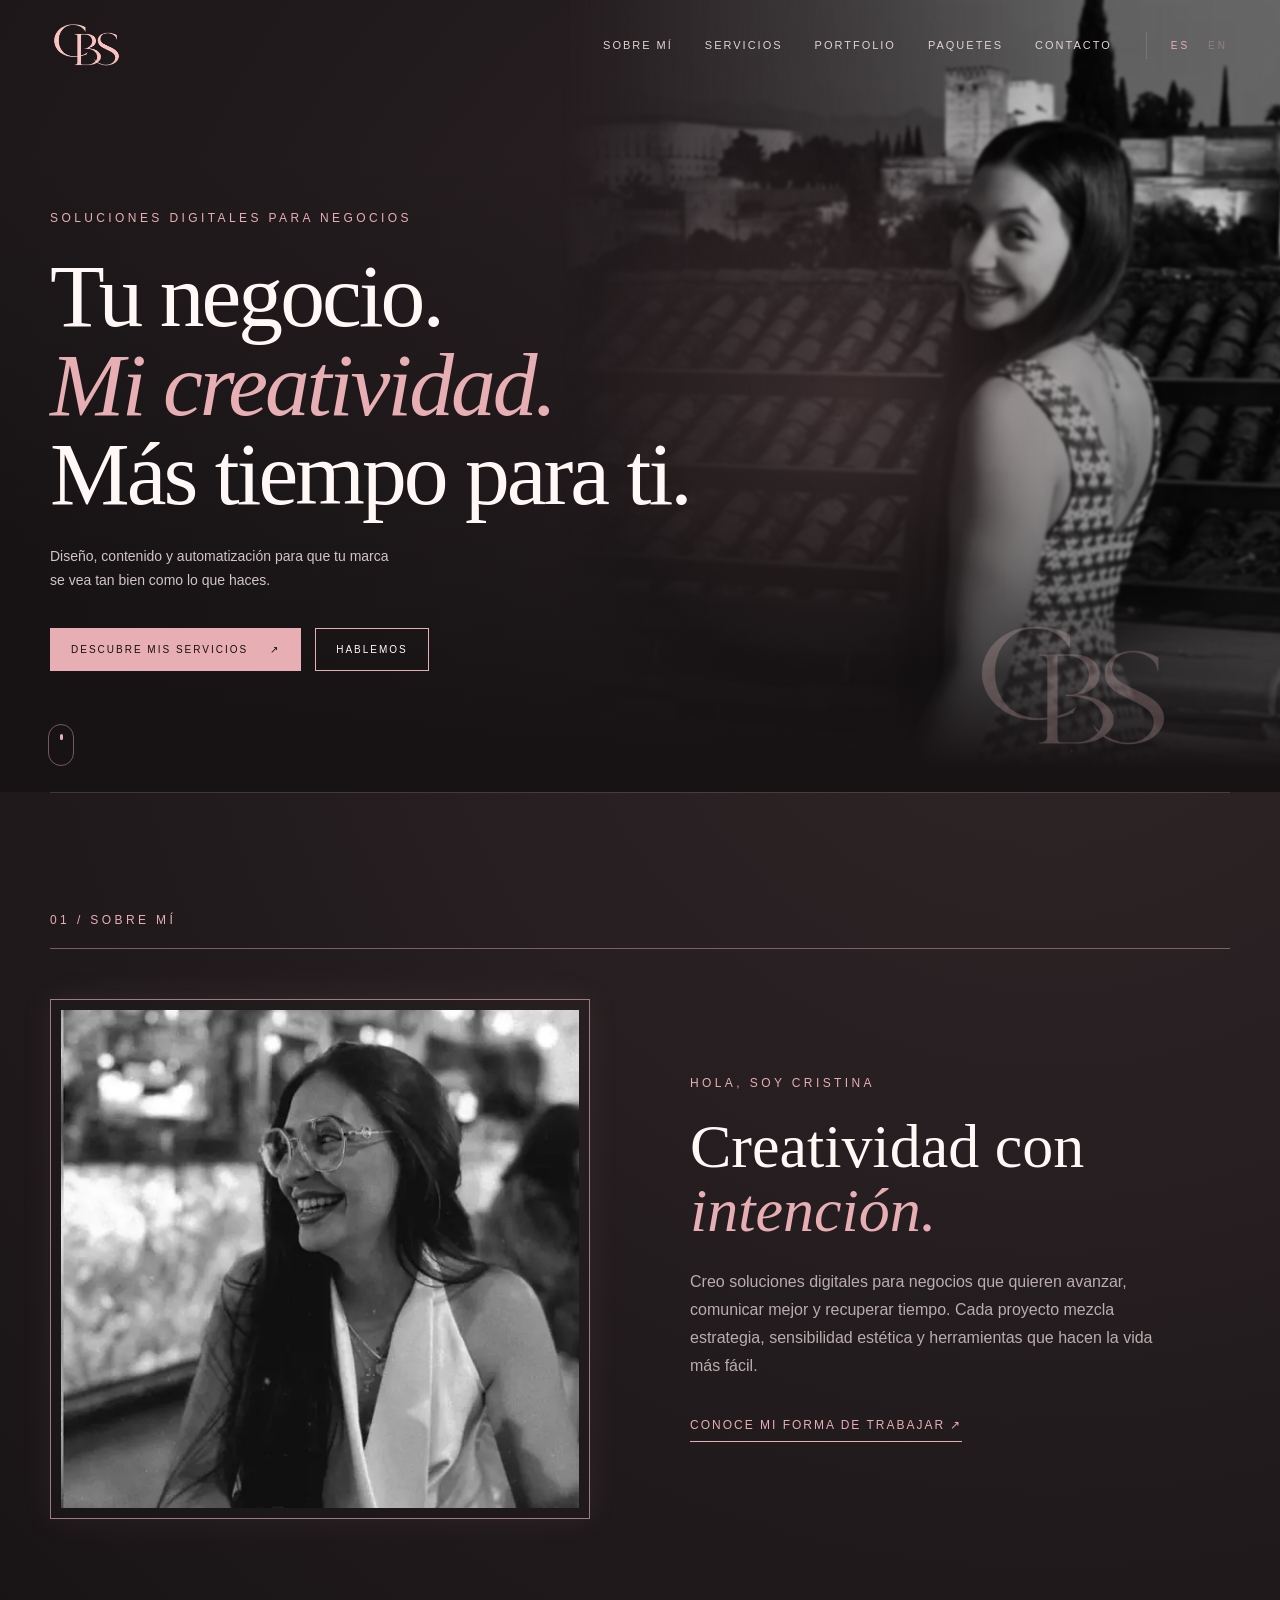
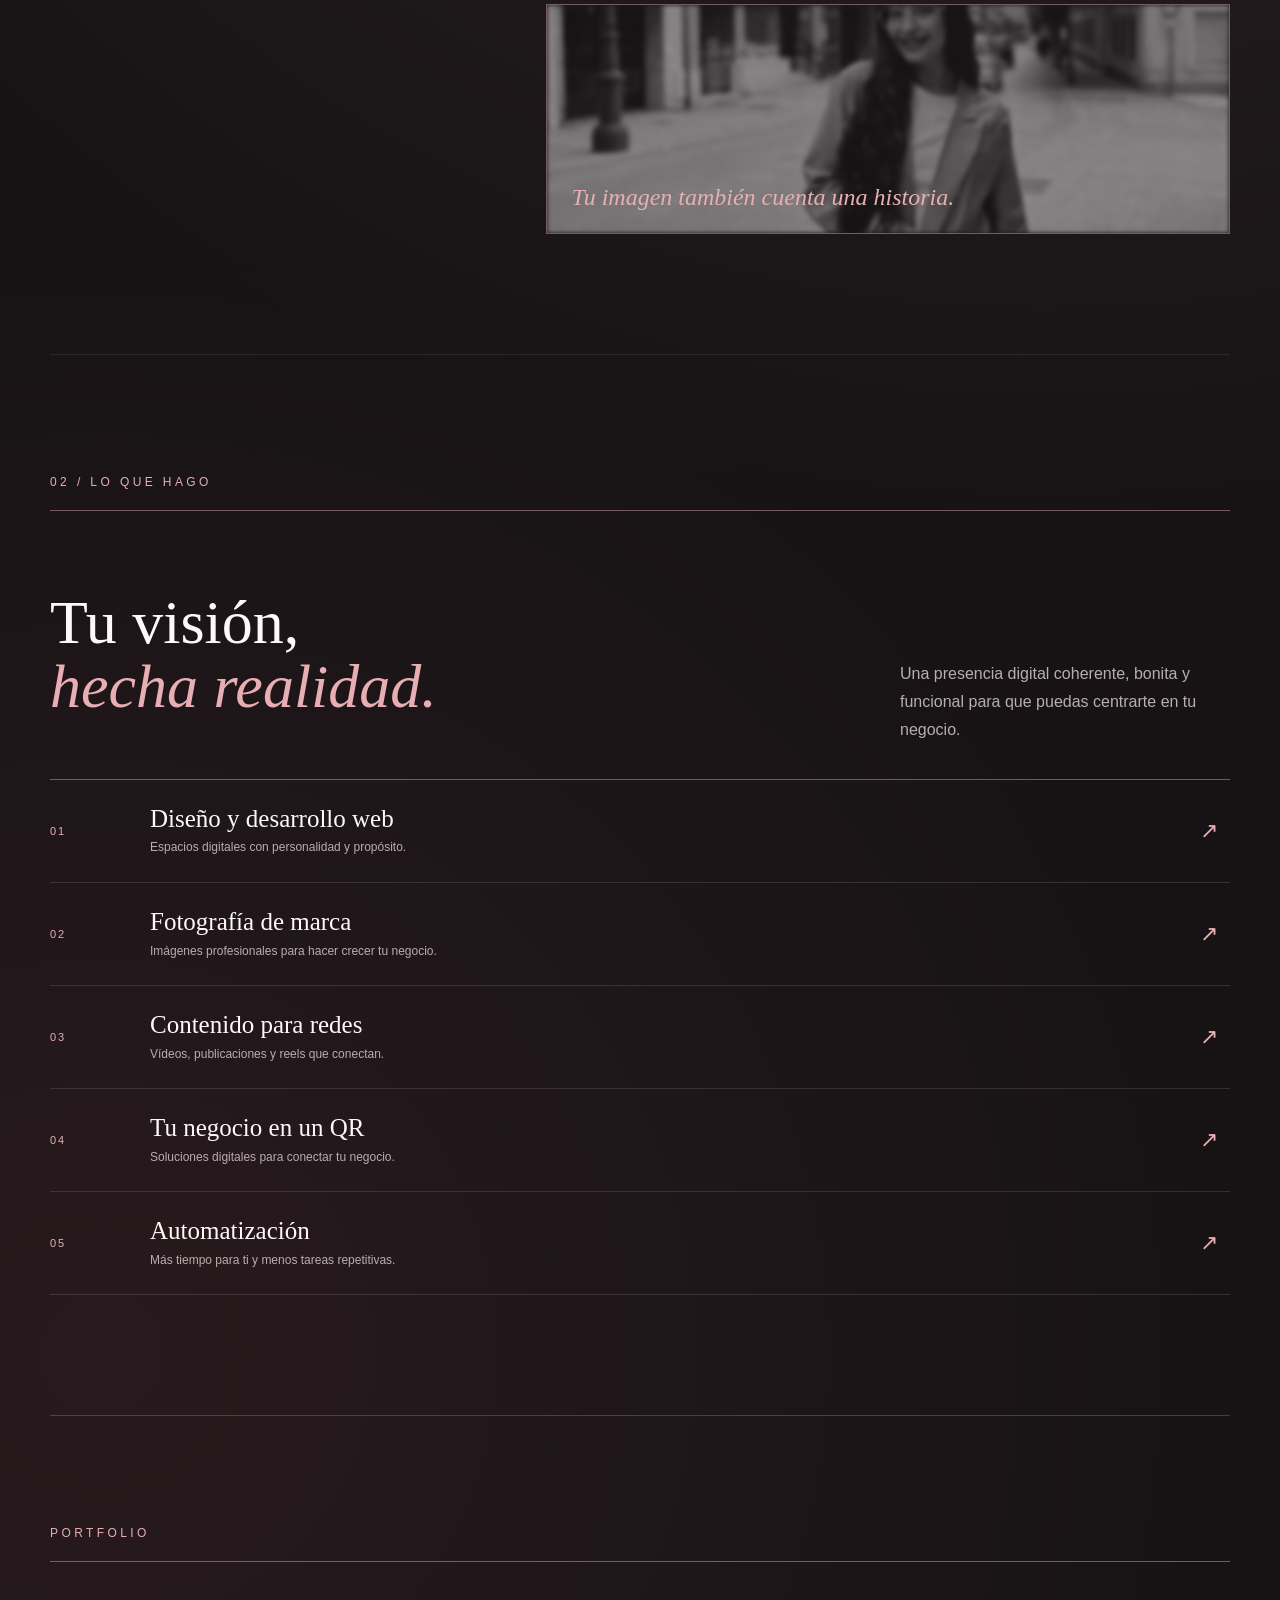
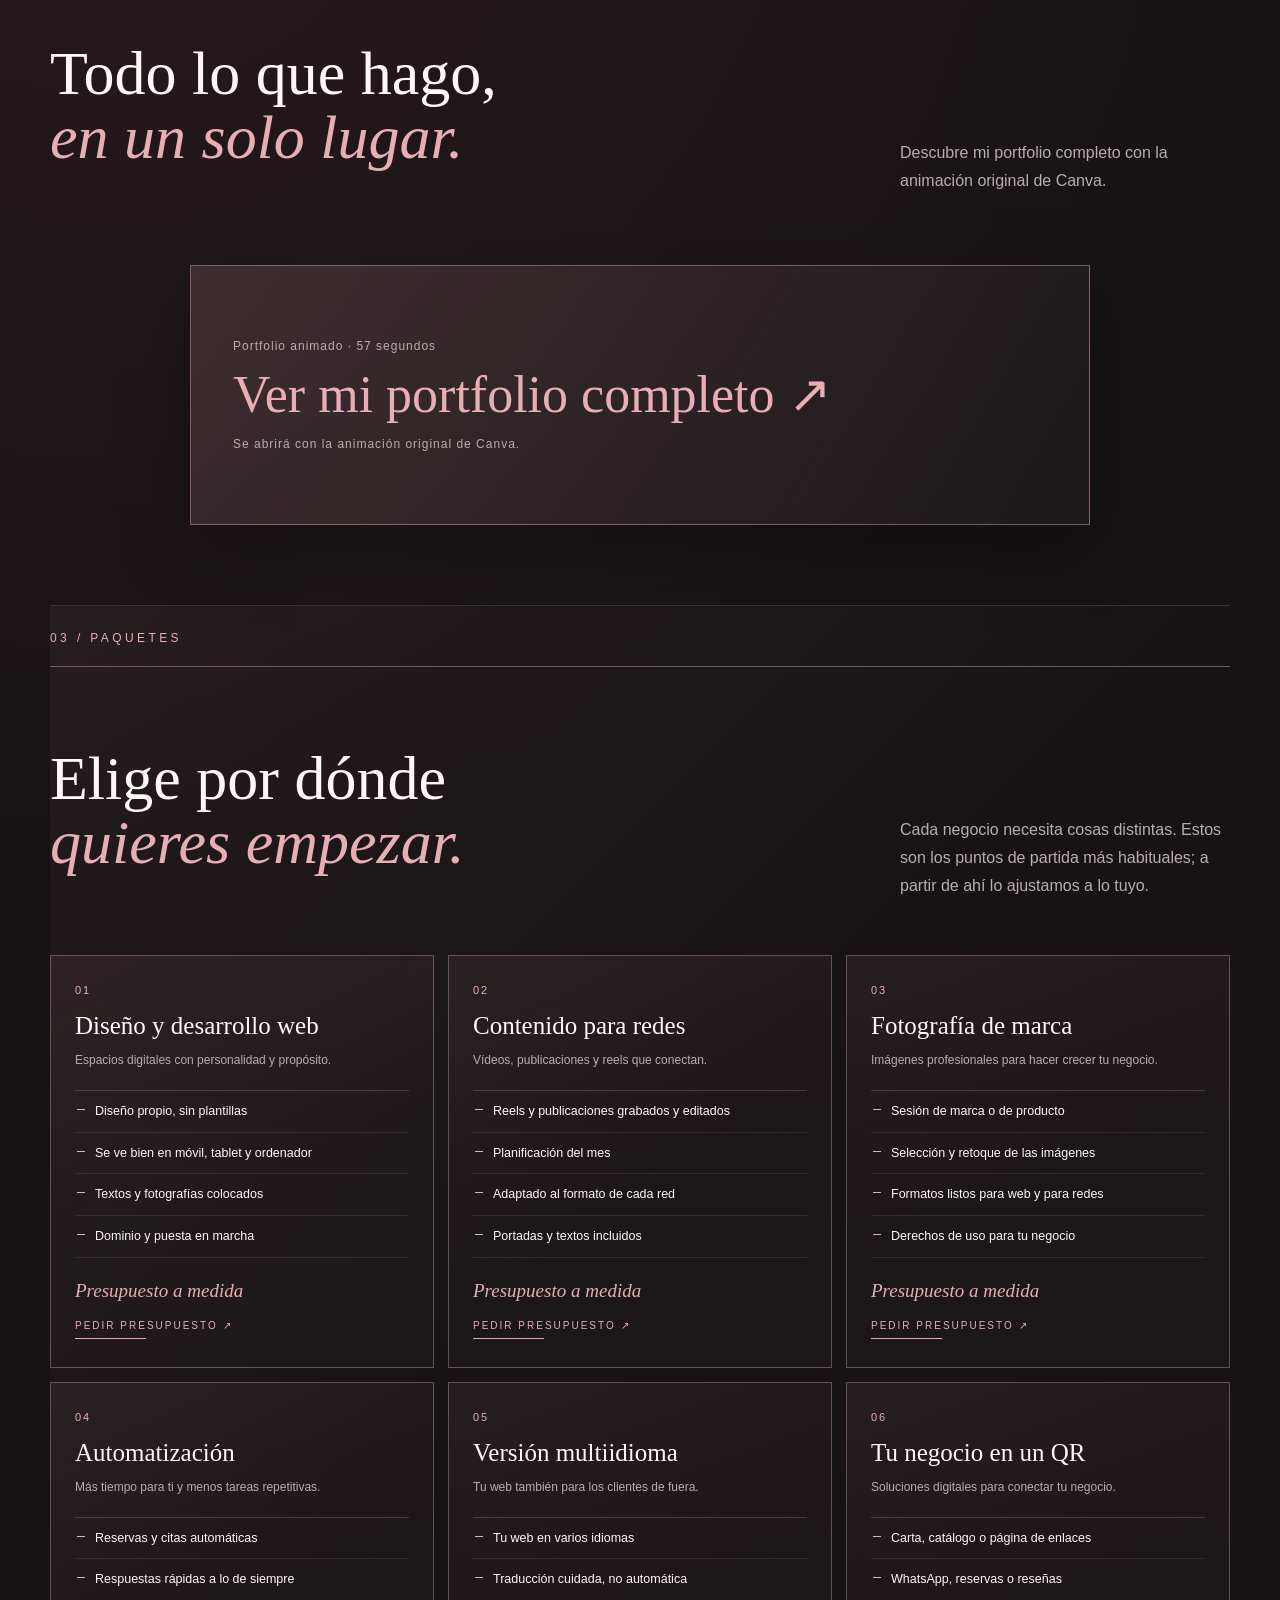
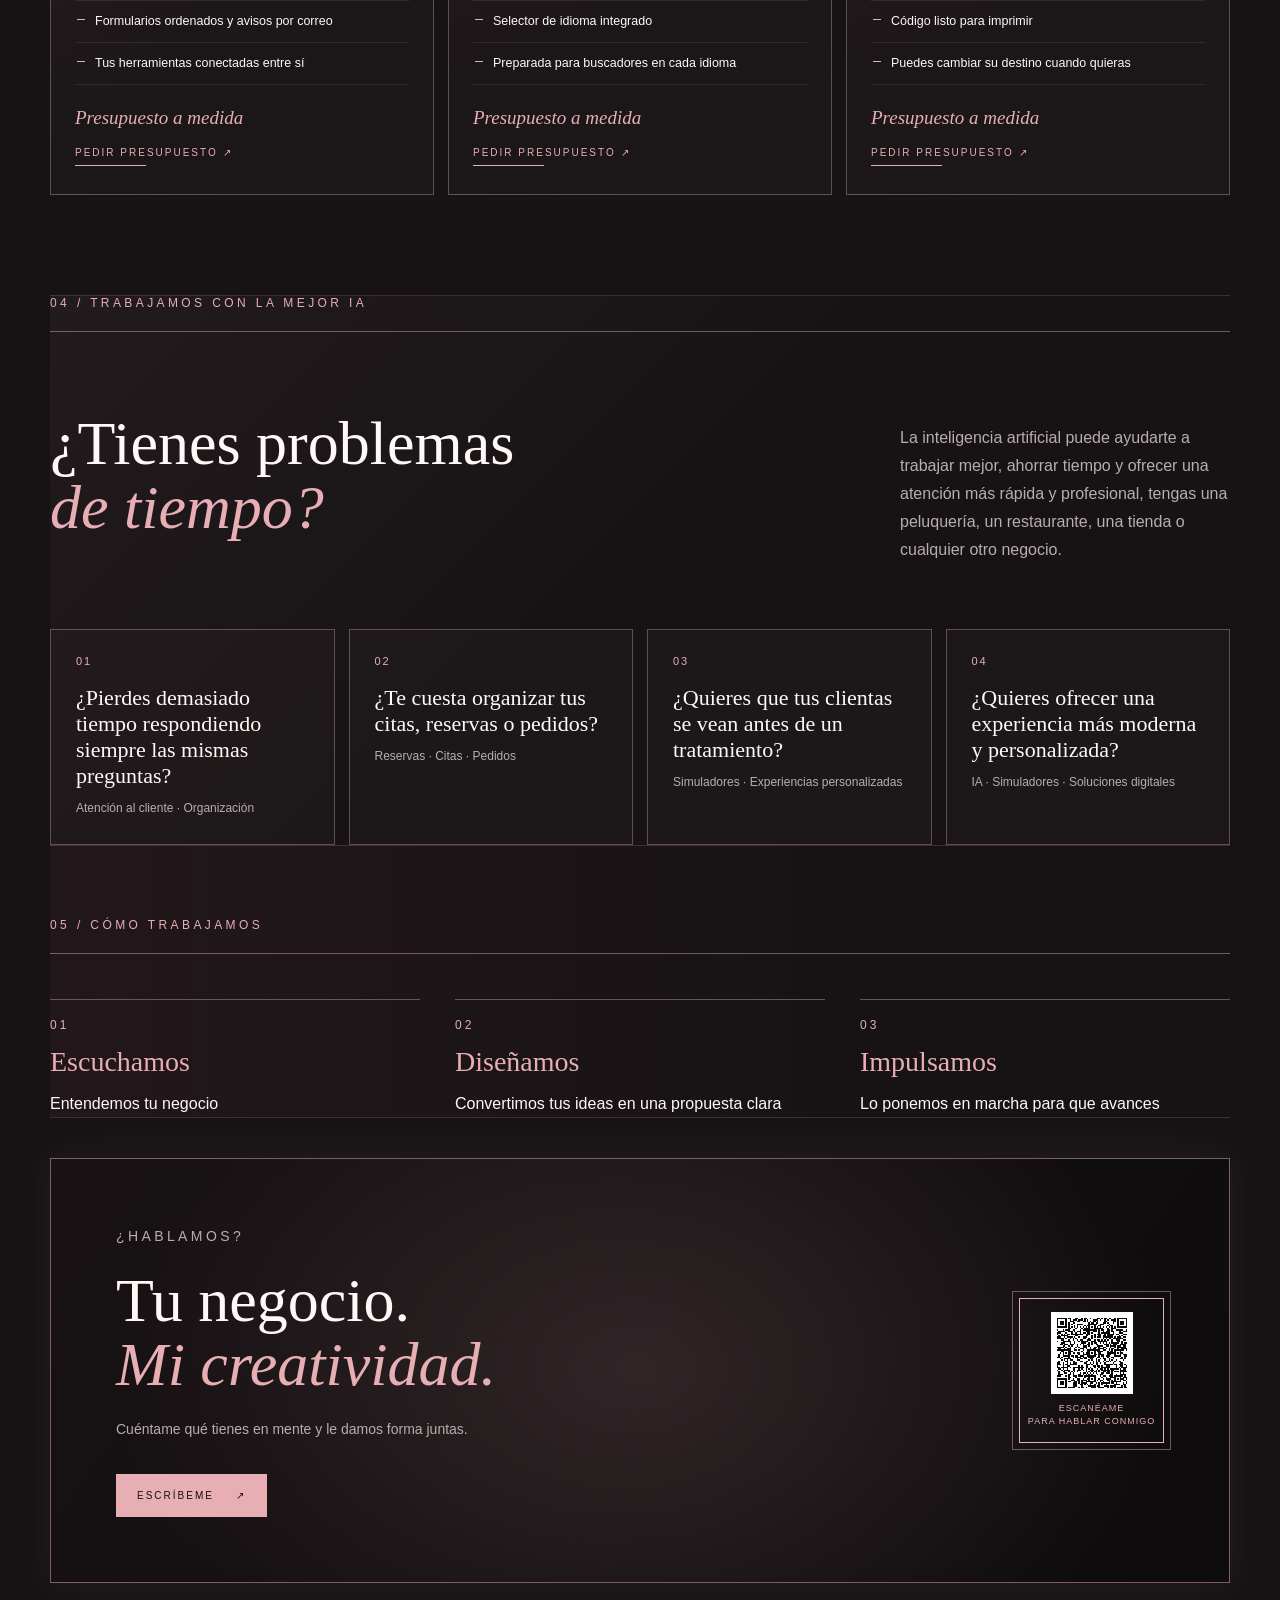
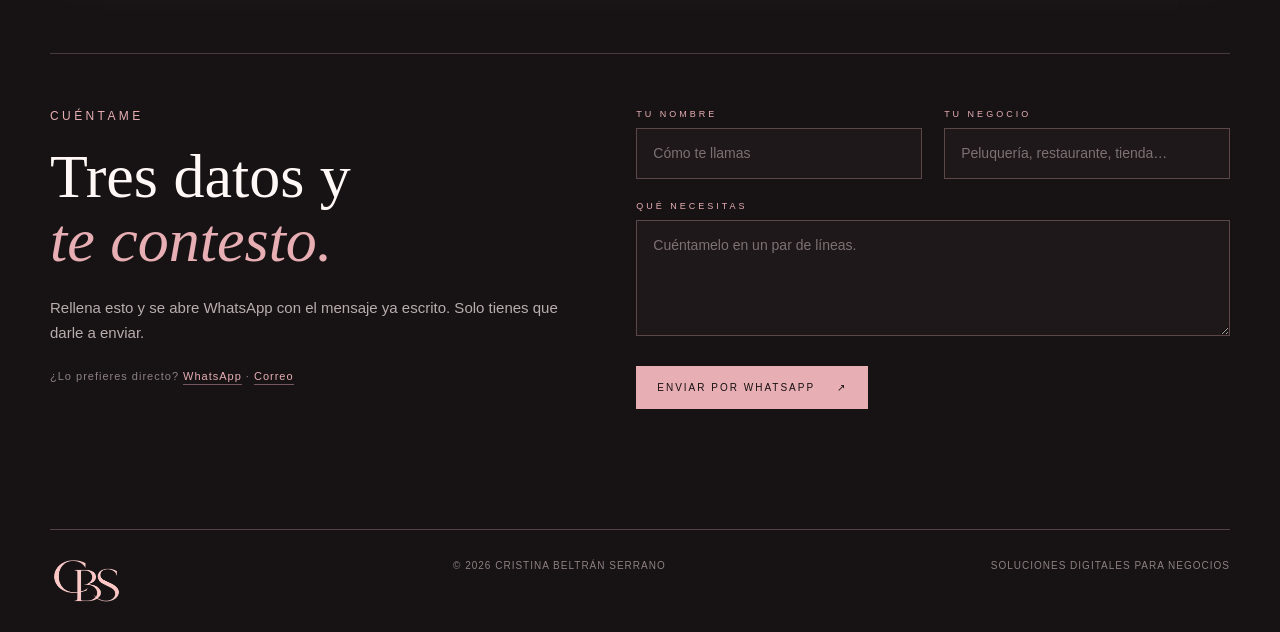
==== commit ee36a502: "Actualiza el sitio y organiza los servicios" ====
--- a/index.html
+++ b/index.html
@@ -1,7 +1,704 @@
-
-<script>setTimeout(function(){var h=document.querySelector(".services-heading h2");if(h)h.style.setProperty("font-size",window.innerWidth<=600?"48px":"76px","important");},1000);</script>
-<script>(function(){var h=document.querySelector(".services-heading h2");if(h)h.style.setProperty("font-size",window.innerWidth<=600?"48px":"76px","important");})();</script>
-<script>document.addEventListener("DOMContentLoaded",function(){var h=document.querySelector(".services-heading h2");if(h)h.style.setProperty("font-size",window.innerWidth<=600?"48px":"76px","important");});</script>
-<script>document.addEventListener("DOMContentLoaded",function(){var h=document.querySelector(".services-heading h2");if(h)h.style.setProperty("font-size",window.innerWidth<=600?"52px":"90px","important");});</script>
-<style>.services-heading h2{font-size:62px!important;line-height:.9!important}@media(max-width:600px){.services-heading h2{font-size:62px!important;line-height:.95!important}}</style><style id="cbs-final-services-title">.services-heading h2{font-size:62px!important;line-height:.9!important}@media(max-width:600px){.services-heading h2{font-size:62px!important;line-height:.95!important}}</style><style>.photo-projects .project-heading h3 a{display:inline-flex;align-items:center;gap:.55rem}.photo-projects .photo-cursor{display:inline-block;color:#e7aeb8;font-size:1.25em;animation:photoCursorMove 1.15s ease-in-out infinite;filter:drop-shadow(0 0 7px rgba(231,174,184,.7))}@keyframes photoCursorMove{0%,100%{transform:translateX(0) rotate(-18deg)}50%{transform:translateX(-7px) rotate(-18deg) scale(1.08)}}</style><script>document.addEventListener('DOMContentLoaded',function(){setTimeout(function(){var a=document.querySelector('.photo-projects .project-heading h3 a');if(a){a.innerHTML='Fotografía de marca <span class="photo-cursor" aria-hidden="true">↖</span>';a.setAttribute('aria-label','Ver más fotografías de marca');}},300);});</script><script>document.addEventListener('DOMContentLoaded',function(){var h=document.querySelector('.photo-projects .project-heading h3');if(h&&!h.querySelector('a')){var a=document.createElement('a');a.href='/fotos.html';a.textContent=h.textContent+'  ↗';a.style.color='#fff';a.style.textDecoration='none';a.style.cursor='pointer';a.style.borderBottom='1px solid #e7aeb8';a.style.paddingBottom='.2rem';h.textContent='';h.appendChild(a);}});</script><script>(function(){var t=setInterval(function(){var a=document.querySelector('.dulce-web-link');if(a){a.textContent='· página web';clearInterval(t);}},100);})();</script><script>document.addEventListener('DOMContentLoaded',function(){setTimeout(function(){document.querySelectorAll('.dulce-web-link').forEach(function(a){a.textContent='· Página web';});},900);});</script><script>document.addEventListener('DOMContentLoaded',function(){setTimeout(function(){document.querySelectorAll('.web-projects .project-card').forEach(function(card){if(card.textContent.includes('Dulce Desy')&&card.tagName==='A'){var box=document.createElement('div');box.className=card.className;box.innerHTML=card.innerHTML;var p=box.querySelector('p');if(p)p.textContent='Carta física · Diseño de carta';var small=box.querySelector('small');if(small){small.innerHTML='<a href="/carta-dulce-desy.pdf" target="_blank" rel="noreferrer">Ver carta física ↗</a>';}var web=document.createElement('a');web.className='dulce-web-link';web.href='https://www.dulcedesy.com/encargar.html';web.target='_blank';web.rel='noreferrer';web.textContent='Página web ↗';web.style.display='block';web.style.marginTop='0.45rem';box.appendChild(web);card.replaceWith(box);}});document.querySelectorAll('.dulce-web-link').forEach(function(a){if(a.parentElement&&!a.parentElement.classList.contains('project-card'))a.remove();});},700);});</script><script>document.addEventListener('DOMContentLoaded',function(){setTimeout(function(){document.querySelectorAll('.web-projects .project-card').forEach(function(card){if(card.textContent.includes('Dulce Desy')){card.href='/carta-dulce-desy.pdf';card.querySelector('p').textContent='Carta física · Diseño de carta';card.querySelector('small').textContent='Ver carta física ↗';var old=card.querySelector('.dulce-web-link');if(old)old.remove();var a=document.createElement('a');a.className='dulce-web-link';a.href='https://www.dulcedesy.com/encargar.html';a.target='_blank';a.rel='noreferrer';a.textContent='Página web ↗';a.style.display='block';a.style.marginTop='0.45rem';card.after(a);}});},600);});</script><script>document.addEventListener('DOMContentLoaded',function(){setTimeout(function(){document.querySelectorAll('.web-projects .project-card').forEach(function(card){if(card.textContent.includes('Dulce Desy')&&!card.querySelector('.dulce-web-link')){var a=document.createElement('a');a.className='dulce-web-link';a.href='https://www.dulcedesy.com/encargar.html';a.target='_blank';a.rel='noreferrer';a.textContent='Página web ↗';a.style.display='block';a.style.marginTop='0.45rem';card.appendChild(a);}});},400);});</script><script>document.addEventListener('DOMContentLoaded',function(){setTimeout(function(){document.querySelectorAll('.web-projects .project-card').forEach(function(card){if(card.textContent.includes('Dulce Desy')){card.href='https://www.dulcedesy.com/encargar.html';card.target='_blank';card.rel='noreferrer';card.querySelector('p').textContent='Página web · Dulce Desy';card.querySelector('small').textContent='Visitar página ↗';}});},300);});</script><script>document.addEventListener('DOMContentLoaded',function(){document.querySelectorAll('.web-projects .project-card').forEach(function(card){if(card.textContent.includes('Dulce Desy')){card.href='https://www.dulcedesy.com/encargar.html';card.target='_blank';card.rel='noreferrer';card.querySelector('p').textContent='Página web · Dulce Desy';card.querySelector('small').textContent='Visitar página ↗';}});});</script><script>document.addEventListener('DOMContentLoaded',function(){document.querySelectorAll('.photo-projects .project-placeholder').forEach(function(card){if(card.textContent.includes('Dulce Desy'))card.remove();});});</script>
-<script>document.addEventListener('DOMContentLoaded',function(){document.querySelectorAll('.project-card').forEach(function(card){if(card.textContent.includes('Dulce Desy')){card.href='/carta-dulce-desy.pdf';card.target='_blank';card.rel='noreferrer';card.querySelector('p').textContent='Carta física · Diseño de carta';card.querySelector('small').textContent='Ver carta ↗';}});});</script><!doctype html><html lang="es"><head><meta charset="UTF-8"><meta name="viewport" content="width=device-width,initial-scale=1"><title>CBS | Cristina Beltrán Serrano</title><link rel="stylesheet" href="/site.css"></head><body><nav class="nav shell"><a class="wordmark" href="#inicio">CBS</a><div class="nav-links"><a href="#sobre-mi">Sobre mí</a><a href="#servicios">Servicios</a><a href="#proyectos">Proyectos</a><a href="#contacto">Contacto</a></div></nav><main id="inicio"><section class="hero"><div class="hero-image"></div><div class="hero-shade"></div><div class="hero-content shell"><p class="eyebrow">Soluciones digitales para negocios</p><h1>Tu negocio.<br><em>Mi creatividad.</em><br>Más tiempo para ti.</h1><p class="hero-copy">Diseño, contenido y automatización para que tu marca se vea tan bien como lo que haces.</p><div class="actions"><a class="button button-primary" href="#servicios">Descubre mis servicios <span>↗</span></a><a class="button button-ghost" href="#contacto">Hablemos</a></div></div><div class="hero-mark">CBS</div></section><section class="intro shell" id="sobre-mi"><div class="section-label">01 / Sobre mí</div><div class="intro-grid"><div class="portrait-wrap"><img src="/WhatsApp%20Image%202026-08-11%20at%2017.54.52.jpeg" alt="Cristina Beltrán sonriendo"></div><div class="intro-copy"><p class="eyebrow">Hola, soy Cristina</p><h2>Creatividad con<br><em>intención.</em></h2><p>Creo soluciones digitales para negocios que quieren avanzar, comunicar mejor y recuperar tiempo. Cada proyecto mezcla estrategia, sensibilidad estética y herramientas que hacen la vida más fácil.</p><a class="text-link" href="#contacto">Conoce mi forma de trabajar <span>↗</span></a></div></div><div class="second-photo"><img src="/WhatsApp%20Image%202026-08-11%20at%2018.01.24.jpeg" alt="Cristina Beltrán en la ciudad"><span>Tu imagen también cuenta una historia.</span></div></section><section class="services shell" id="servicios"><div class="section-label">02 / Lo que hago</div><div class="services-heading"><h2>Tu visión,<br><em>hecha realidad.</em></h2><p>Una presencia digital coherente, bonita y funcional para que puedas centrarte en tu negocio.</p></div><div class="service-list"><a class="service service-link" href="#web-projects"><span class="service-number">01</span><div><h3>Diseño y desarrollo web</h3><p>Espacios digitales con personalidad y propósito.</p></div><span class="service-arrow">↗</span></a><a class="service service-link" href="#photo-projects"><span class="service-number">02</span><div><h3>Fotografía de marca</h3><p>Imágenes profesionales para hacer crecer tu negocio.</p></div><span class="service-arrow">↗</span></a><a class="service service-link" href="#social-projects"><span class="service-number">03</span><div><h3>Contenido para redes</h3><p>Vídeos, publicaciones y reels que conectan.</p></div><span class="service-arrow">↗</span></a><a class="service service-link" href="#qr-options"><span class="service-number">04</span><div><h3>Tu negocio en un QR</h3><p>Soluciones digitales para conectar tu negocio.</p></div><span class="service-arrow">↗</span></a><a class="service service-link" href="#automation-info"><span class="service-number">05</span><div><h3>Automatización</h3><p>Más tiempo para ti y menos tareas repetitivas.</p></div><span class="service-arrow">↗</span></a></div><section class="web-projects" id="web-projects"><div class="project-heading"><h3>Diseño y desarrollo web</h3><p class="eyebrow">Proyectos seleccionados</p><p>Muy pronto podrás descubrir cada proyecto con todos sus detalles.</p></div><div class="project-grid"><a class="project-card project-placeholder" href="#contacto"><span>01</span><h3>Julia Bratus</h3><p>Proyecto web · Próximamente</p><small>Ver proyecto ↗</small></a><a class="project-card project-placeholder" href="#contacto"><span>02</span><h3>Dulce Desy</h3><p>Proyecto web · Próximamente</p><small>Ver proyecto ↗</small></a></div></section></section><section class="photo-projects shell" id="photo-projects"><div class="project-heading"><h3>Fotografía de marca</h3><p class="eyebrow">Proyectos seleccionados</p><p>Una imagen cuidada para contar la historia de cada marca.</p></div><div class="project-grid"><a class="project-card project-placeholder julia-card" href="#contacto"><div class="julia-gallery"><img src="/WhatsApp%20Image%202026-08-16%20at%2018.04.34.jpeg" alt="Julia Bratus, fotografía de marca 1"><img src="/WhatsApp%20Image%202026-08-16%20at%2018.04.34%20(1).jpeg" alt="Julia Bratus, fotografía de marca 2"><img src="/WhatsApp%20Image%202026-08-16%20at%2018.04.34%20(2).jpeg" alt="Julia Bratus, fotografía de marca 3"></div><span>01</span><h3>Julia Bratus</h3><p>Fotografía de marca</p><small>Ver proyecto ↗</small></a><a class="project-card project-placeholder victoria-card" href="#contacto"><div class="victoria-gallery"><img src="/WhatsApp%20Image%202026-08-16%20at%2018.20.17.jpeg" alt="Victoria Maderoterapia, fotografía 1"><img src="/vicky%202.jpeg" alt="Victoria Maderoterapia, fotografía 2"><img src="/WhatsApp%20Image%202026-08-16%20at%2018.40.02.jpeg" alt="Victoria Maderoterapia, fotografía 3"></div><span>02</span><h3>Victoria Maderoterapia</h3><p>Fotografía de producto y marca</p><small>Ver proyecto ↗</small></a><article class="project-card project-placeholder project-empty"><span>03</span><h3>Dulce Desy</h3><p>Espacio reservado para tus próximas fotografías.</p><small>Próximamente</small></article></div></section><section class="social-projects shell" id="social-projects"><div class="project-heading"><h3>Reels y colaboraciones</h3><p class="eyebrow">Contenido para redes</p><p>Contenido dinámico creado para conectar marcas con su comunidad.</p><a class="instagram-link" href="https://www.instagram.com/crisstinabese/" target="_blank" rel="noreferrer">Ver más vídeos en Instagram ↗</a></div><div class="project-grid"><article class="project-card project-placeholder social-video-card"><div class="video-gallery"><video controls preload="metadata" src="/WhatsApp%20Video%202026-08-16%20at%2019.03.17.mp4"></video><video controls preload="metadata" src="/WhatsApp%20Video%202026-08-16%20at%2019.03.20.mp4"></video></div><span>01</span><h3>Julia Bratus</h3><p>Reels · Creación de contenido · Colaboraciones</p><small>Reproducir vídeos ↗</small></article><article class="project-card project-placeholder social-video-card"><div class="video-gallery"><video controls preload="metadata" src="/WhatsApp%20Video%202026-08-16%20at%2019.03.15.mp4"></video><video controls preload="metadata" src="/WhatsApp%20Video%202026-08-16%20at%2019.03.15%20%281%29.mp4"></video></div><span>02</span><h3>Victoria Maderoterapia</h3><p>Reels · Creación de contenido · Colaboraciones</p><small>Reproducir vídeos ↗</small></article></div></section><section class="qr-options shell" id="qr-options"><div class="project-heading"><h3>Tu negocio en un QR</h3><p class="eyebrow">Elige tu solución</p><p>Un solo código puede abrir muchas puertas para tus clientes.</p></div><div class="qr-grid"><a class="qr-option" href="#contacto"><span class="qr-icon">▦</span><h4>Carta digital</h4><p>Tu menú o catálogo siempre disponible.</p></a><a class="qr-option" href="#contacto"><span class="qr-icon">◉</span><h4>WhatsApp directo</h4><p>Contacto rápido para consultas y pedidos.</p></a><a class="qr-option" href="#contacto"><span class="qr-icon">⌖</span><h4>Reservas y citas</h4><p>Facilita que tus clientes reserven.</p></a><a class="qr-option" href="#contacto"><span class="qr-icon">♡</span><h4>Redes y reseñas</h4><p>Lleva visitas a Instagram o Google.</p></a></div></section><section class="automation-info shell" id="automation-info"><div class="project-heading"><h3>Automatización que te hace ganar tiempo</h3><p class="eyebrow">Menos tareas repetitivas. Más tiempo para tu negocio.</p><p>Conectamos las herramientas que ya utilizas para que muchas tareas se hagan automáticamente.</p></div><div class="automation-grid"><article class="automation-card"><span>01</span><h4>Reservas automáticas</h4><p>Tus clientes eligen día y hora sin tener que escribirte.</p></article><article class="automation-card"><span>02</span><h4>Respuestas rápidas</h4><p>Mensajes preparados para las preguntas frecuentes.</p></article><article class="automation-card"><span>03</span><h4>Formularios inteligentes</h4><p>Recoges datos de clientes y solicitudes de forma ordenada.</p></article><article class="automation-card"><span>04</span><h4>Avisos por correo</h4><p>Recibes notificaciones cuando alguien contacta contigo.</p></article><article class="automation-card"><span>05</span><h4>Organización de clientes</h4><p>Los contactos se guardan automáticamente y quedan ordenados.</p></article><article class="automation-card"><span>06</span><h4>Conexión entre herramientas</h4><p>Web, WhatsApp, correo, calendario y hojas de cálculo trabajando juntas.</p></article></div></section><section class="projects shell" id="proyectos"><div class="section-label">03 / TRABAJAMOS CON LA MEJOR IA</div><div class="services-heading"><h2>¿Tienes problemas<br><em>de tiempo?</em></h2><p>La inteligencia artificial puede ayudarte a trabajar mejor, ahorrar tiempo y ofrecer una atención más rápida y profesional, tengas una peluquería, un restaurante, una tienda o cualquier otro negocio.</p></div><div class="project-grid"><article class="project-card"><span>01</span><h3>¿Pierdes demasiado tiempo respondiendo siempre las mismas preguntas?</h3><p>Atención al cliente · Organización</p></article><article class="project-card"><span>02</span><h3>¿Te cuesta organizar tus citas, reservas o pedidos?  </h3><p>Reservas · Citas · Pedidos</p></article><article class="project-card"><span>03</span><h3>¿Quieres que tus clientas se vean antes de un tratamiento?</h3><p>Simuladores · Experiencias personalizadas</p></article><article class="project-card"><span>04</span><h3>¿Quieres ofrecer una experiencia más moderna y personalizada?</h3><p>IA · Simuladores · Soluciones digitales</p></article></div></section><section class="process shell"><div class="section-label">04 / Cómo trabajamos</div><div class="process-grid"><div><h3>Escuchamos</h3><p>Entendemos tu negocio</p></div><div><h3>Diseñamos</h3><p>Convertimos tus ideas en una propuesta clara</p></div><div><h3>Impulsamos</h3><p>Lo ponemos en marcha para que avances</p></div></div></section><section class="contact shell" id="contacto"><div class="contact-card"><div><p class="eyebrow">¿Hablamos?</p><h2>Tu negocio.<br><em>Mi creatividad.</em></h2><p>Cuéntame qué tienes en mente y le damos forma juntas.</p><a class="button button-primary" target="_blank" rel="noreferrer" href="https://mail.google.com/mail/?view=cm&fs=1&to=crisstinabesse@gmail.com">Escríbeme <span>↗</span></a></div><a class="qr-placeholder" href="https://wa.me/34665143681?text=Hola%20Cristina%2C%20he%20visto%20tu%20p%C3%A1gina%20y%20me%20gustar%C3%ADa%20pedir%20informaci%C3%B3n." target="_blank" rel="noreferrer"><img src="https://api.qrserver.com/v1/create-qr-code/?size=500x500&data=https%3A%2F%2Fwa.me%2F34665143681%3Ftext%3DHola%2520Cristina%252C%2520he%2520visto%2520tu%2520p%25C3%25A1gina%2520y%2520me%2520gustar%25C3%25ADa%2520pedir%2520informaci%25C3%25B3n." alt="Código QR para contactar por WhatsApp"><small>Escanéame<br>para hablar conmigo</small></a></div></section></main><footer class="footer shell"><span class="wordmark">CBS</span><span>© 2026 Cristina Beltrán Serrano</span><span>Soluciones digitales para negocios</span></footer><style id="equal-main-titles">.intro-copy h2,.services-heading h2{font-size:62px!important;line-height:1!important}</style></body></html>
+<!doctype html>
+<html lang="es">
+<head>
+<meta charset="UTF-8">
+<meta name="viewport" content="width=device-width,initial-scale=1">
+<title>CBS | Cristina Beltrán Serrano</title>
+<meta name="description" content="Soluciones digitales para negocios: diseño web, fotografía de marca, contenido para redes, cartas QR y automatización.">
+<meta name="author" content="Cristina Beltrán Serrano">
+<meta name="theme-color" content="#080808">
+
+<!-- ============================================================
+     DOMINIO. Si publicas en otra URL, cámbiala en las líneas
+     marcadas con [DOMINIO] de este archivo, en en/index.html,
+     en sitemap.xml y en robots.txt.
+     Ver README.md → «Cambiar el dominio».
+     ============================================================ -->
+<link rel="canonical" href="https://orchid-eagle-301198.hostingersite.com/"><!-- [DOMINIO] -->
+<link rel="alternate" hreflang="es" href="https://orchid-eagle-301198.hostingersite.com/"><!-- [DOMINIO] -->
+<link rel="alternate" hreflang="en" href="https://orchid-eagle-301198.hostingersite.com/en/"><!-- [DOMINIO] -->
+<link rel="alternate" hreflang="x-default" href="https://orchid-eagle-301198.hostingersite.com/"><!-- [DOMINIO] -->
+
+<meta property="og:type" content="website">
+<meta property="og:locale" content="es_ES">
+<meta property="og:locale:alternate" content="en_GB">
+<meta property="og:site_name" content="CBS | Cristina Beltrán Serrano">
+<meta property="og:title" content="CBS | Cristina Beltrán Serrano">
+<meta property="og:description" content="Soluciones digitales para negocios: diseño web, fotografía de marca, contenido para redes, cartas QR y automatización.">
+<meta property="og:url" content="https://orchid-eagle-301198.hostingersite.com/"><!-- [DOMINIO] -->
+<meta property="og:image" content="https://orchid-eagle-301198.hostingersite.com/assets/img/og-image.jpg"><!-- [DOMINIO] -->
+<meta property="og:image:width" content="1200">
+<meta property="og:image:height" content="630">
+<meta property="og:image:alt" content="CBS — Tu negocio. Mi creatividad. Cristina Beltrán Serrano, soluciones digitales para negocios.">
+
+<meta name="twitter:card" content="summary_large_image">
+<meta name="twitter:title" content="CBS | Cristina Beltrán Serrano">
+<meta name="twitter:description" content="Soluciones digitales para negocios: diseño web, fotografía de marca, contenido para redes, cartas QR y automatización.">
+<meta name="twitter:image" content="https://orchid-eagle-301198.hostingersite.com/assets/img/og-image.jpg"><!-- [DOMINIO] -->
+<meta name="twitter:image:alt" content="CBS — Tu negocio. Mi creatividad.">
+
+<link rel="icon" href="assets/img/favicon.svg?v=20260908" type="image/svg+xml">
+<link rel="apple-touch-icon" href="assets/img/favicon.svg?v=20260908">
+
+<link rel="preload" as="image" href="assets/img/cristina-hero-sm.webp?v=20260908" type="image/webp" media="(max-width: 700px)">
+<link rel="preload" as="image" href="assets/img/cristina-hero.webp?v=20260908"    type="image/webp" media="(min-width: 701px)">
+<link rel="stylesheet" href="assets/css/styles.css?v=20260908d">
+<noscript><style>html [data-reveal]{opacity:1;transform:none;filter:none}html .hero-anim{opacity:1;transform:none}</style></noscript>
+
+<script type="application/ld+json">
+{
+  "@context": "https://schema.org",
+  "@type": "ProfessionalService",
+  "@id": "https://orchid-eagle-301198.hostingersite.com/#cbs",
+  "name": "CBS — Cristina Beltrán Serrano",
+  "alternateName": "CBS",
+  "description": "Soluciones digitales para negocios: diseño web, fotografía de marca, contenido para redes, cartas QR y automatización.",
+  "url": "https://orchid-eagle-301198.hostingersite.com/",
+  "image": "https://orchid-eagle-301198.hostingersite.com/assets/img/og-image.jpg",
+  "telephone": "+34665143681",
+  "email": "crisstinabesse@gmail.com",
+  "areaServed": { "@type": "Country", "name": "España" },
+  "availableLanguage": ["es", "en"],
+  "sameAs": ["https://www.instagram.com/crisstinabese/"],
+  "founder": {
+    "@type": "Person",
+    "name": "Cristina Beltrán Serrano",
+    "jobTitle": "Diseñadora digital y fotógrafa de marca",
+    "email": "crisstinabesse@gmail.com",
+    "telephone": "+34665143681",
+    "sameAs": ["https://www.instagram.com/crisstinabese/"]
+  },
+  "hasOfferCatalog": {
+    "@type": "OfferCatalog",
+    "name": "Paquetes de servicios",
+    "itemListElement": [
+      { "@type": "Offer", "itemOffered": { "@type": "Service", "name": "Diseño y desarrollo web", "description": "Espacios digitales con personalidad y propósito." } },
+      { "@type": "Offer", "itemOffered": { "@type": "Service", "name": "Contenido para redes", "description": "Vídeos, publicaciones y reels que conectan." } },
+      { "@type": "Offer", "itemOffered": { "@type": "Service", "name": "Fotografía de marca", "description": "Imágenes profesionales para hacer crecer tu negocio." } },
+      { "@type": "Offer", "itemOffered": { "@type": "Service", "name": "Automatización", "description": "Más tiempo para ti y menos tareas repetitivas." } },
+      { "@type": "Offer", "itemOffered": { "@type": "Service", "name": "Versión multiidioma", "description": "Tu web en varios idiomas, con traducción cuidada." } },
+      { "@type": "Offer", "itemOffered": { "@type": "Service", "name": "Tu negocio en un QR", "description": "Soluciones digitales para conectar tu negocio." } }
+    ]
+  }
+}
+</script>
+</head>
+
+<body>
+
+<a class="skip-link" href="#contenido">Saltar al contenido</a>
+
+<!-- ============================================================
+     NAVEGACIÓN
+     ============================================================ -->
+<header class="site-header">
+  <div class="scroll-progress" aria-hidden="true"><span data-progress></span></div>
+
+  <nav class="nav shell" aria-label="Principal">
+    <a class="wordmark" href="#inicio" aria-label="CBS inicio"><img src="assets/img/logo-cbs-user.png" alt="CBS"></a>
+
+    <button class="nav-toggle" type="button" aria-expanded="false" aria-controls="menu-principal">
+      <span class="nav-toggle-bars" aria-hidden="true"><i></i><i></i></span>
+      <span class="nav-toggle-text">Menú</span>
+    </button>
+
+    <div class="nav-panel" id="menu-principal">
+      <div class="nav-links">
+        <a href="#sobre-mi">Sobre mí</a>
+        <a href="#servicios">Servicios</a>
+        <a href="#portfolio-animado">Portfolio</a>
+        <a href="#paquetes">Paquetes</a>
+        <a href="#contacto">Contacto</a>
+      </div>
+      <p class="nav-lang">
+        <span aria-current="true">ES</span>
+        <a href="en/" hreflang="en" lang="en">EN</a>
+      </p>
+    </div>
+  </nav>
+</header>
+
+<main id="contenido">
+
+  <!-- ==========================================================
+       HERO
+       ========================================================== -->
+  <section class="hero" id="inicio" aria-labelledby="hero-title">
+    <div class="hero-image" aria-hidden="true"></div>
+    <div class="hero-shade" aria-hidden="true"></div>
+
+    <div class="hero-content shell">
+      <p class="eyebrow hero-anim">Soluciones digitales para negocios</p>
+      <h1 id="hero-title">
+        <span class="hero-anim">Tu negocio.</span>
+        <span class="hero-anim"><em>Mi creatividad.</em></span>
+        <span class="hero-anim">Más tiempo para ti.</span>
+      </h1>
+      <p class="hero-copy hero-anim">Diseño, contenido y automatización para que tu marca se vea tan bien como lo que haces.</p>
+      <div class="actions hero-anim">
+        <a class="button button-primary" href="#servicios">Descubre mis servicios <span aria-hidden="true">↗</span></a>
+        <a class="button button-ghost" href="#contacto">Hablemos</a>
+      </div>
+    </div>
+
+    <div class="hero-mark" aria-hidden="true"><img src="assets/img/logo-cbs-user.png" alt=""></div>
+    <a class="hero-scroll hero-anim" href="#sobre-mi" aria-label="Bajar a la sección Sobre mí">
+      <span aria-hidden="true"></span>
+    </a>
+  </section>
+
+  <!-- ==========================================================
+       01 / SOBRE MÍ
+       ========================================================== -->
+  <section class="intro shell" id="sobre-mi" aria-labelledby="intro-title">
+    <p class="section-label" data-rule>01 / Sobre mí</p>
+
+    <div class="intro-grid">
+      <div class="portrait-wrap" data-reveal>
+        <picture>
+          <source type="image/webp"
+                  srcset="assets/img/cristina-profile-sm.webp?v=20260908 540w, assets/img/cristina-profile.webp?v=20260908 1080w"
+                  sizes="(min-width: 1025px) 520px, (min-width: 701px) 46vw, 92vw">
+          <img src="assets/img/cristina-profile.jpg?v=20260908" width="1080" height="1081"
+               srcset="assets/img/cristina-profile-sm.jpg?v=20260908 540w, assets/img/cristina-profile.jpg?v=20260908 1080w"
+               sizes="(min-width: 1025px) 520px, (min-width: 701px) 46vw, 92vw"
+               alt="Cristina Beltrán sonriendo" loading="lazy" decoding="async">
+        </picture>
+      </div>
+
+      <div class="intro-copy" data-reveal>
+        <p class="eyebrow">Hola, soy Cristina</p>
+        <h2 id="intro-title">Creatividad con<br><em>intención.</em></h2>
+        <p>Creo soluciones digitales para negocios que quieren avanzar, comunicar mejor y recuperar tiempo. Cada proyecto mezcla estrategia, sensibilidad estética y herramientas que hacen la vida más fácil.</p>
+        <a class="text-link" href="#contacto">Conoce mi forma de trabajar <span aria-hidden="true">↗</span></a>
+      </div>
+    </div>
+
+    <!-- Foto de la banda. Es la misma que usa la web original. -->
+    <figure class="second-photo" data-reveal>
+      <picture>
+        <source type="image/webp"
+                srcset="assets/img/cristina-ciudad-sm.webp?v=20260908 460w, assets/img/cristina-ciudad.webp?v=20260908 1000w"
+                sizes="(min-width: 1280px) 684px, (min-width: 701px) 58vw, 92vw">
+        <img src="assets/img/cristina-ciudad.jpg?v=20260908" width="1000" height="1122"
+             srcset="assets/img/cristina-ciudad-sm.jpg?v=20260908 460w, assets/img/cristina-ciudad.jpg?v=20260908 1000w"
+             sizes="(min-width: 1280px) 684px, (min-width: 701px) 58vw, 92vw"
+             alt="Cristina Beltrán en la ciudad" loading="lazy" decoding="async">
+      </picture>
+      <figcaption>Tu imagen también cuenta una historia.</figcaption>
+    </figure>
+  </section>
+
+  <!-- ==========================================================
+       02 / LO QUE HAGO  (+ portfolio anidado)
+       ========================================================== -->
+  <section class="services shell" id="servicios" aria-labelledby="services-title">
+    <p class="section-label" data-rule>02 / Lo que hago</p>
+
+    <div class="services-heading">
+      <h2 id="services-title" data-reveal>Tu visión,<br><em>hecha realidad.</em></h2>
+      <p data-reveal>Una presencia digital coherente, bonita y funcional para que puedas centrarte en tu negocio.</p>
+    </div>
+
+    <!-- Lista de servicios: nº · título · descripción · ancla -->
+    <div class="service-list">
+      <a class="service" href="web/index.html" data-reveal>
+        <span class="service-number">01</span>
+        <span class="service-body">
+          <span class="service-title">Diseño y desarrollo web</span>
+          <span class="service-desc">Espacios digitales con personalidad y propósito.</span>
+        </span>
+        <span class="service-arrow" aria-hidden="true">↗</span>
+      </a>
+      <a class="service" href="photo/index.html" data-reveal>
+        <span class="service-number">02</span>
+        <span class="service-body">
+          <span class="service-title">Fotografía de marca</span>
+          <span class="service-desc">Imágenes profesionales para hacer crecer tu negocio.</span>
+        </span>
+        <span class="service-arrow" aria-hidden="true">↗</span>
+      </a>
+      <a class="service" href="social/index.html" data-reveal>
+        <span class="service-number">03</span>
+        <span class="service-body">
+          <span class="service-title">Contenido para redes</span>
+          <span class="service-desc">Vídeos, publicaciones y reels que conectan.</span>
+        </span>
+        <span class="service-arrow" aria-hidden="true">↗</span>
+      </a>
+      <a class="service" href="qr/index.html" data-reveal>
+        <span class="service-number">04</span>
+        <span class="service-body">
+          <span class="service-title">Tu negocio en un QR</span>
+          <span class="service-desc">Soluciones digitales para conectar tu negocio.</span>
+        </span>
+        <span class="service-arrow" aria-hidden="true">↗</span>
+      </a>
+      <a class="service" href="automation/index.html" data-reveal>
+        <span class="service-number">05</span>
+        <span class="service-body">
+          <span class="service-title">Automatización</span>
+          <span class="service-desc">Más tiempo para ti y menos tareas repetitivas.</span>
+        </span>
+        <span class="service-arrow" aria-hidden="true">↗</span>
+      </a>
+    </div>
+
+    <!-- Portfolio: va dentro de «Lo que hago», separado por un filete -->
+    <section class="web-projects" id="portfolio" aria-labelledby="portfolio-title">
+      <div class="project-heading">
+        <h3 class="block-title" id="portfolio-title" data-reveal>Portfolio</h3>
+      </div>
+
+      <div class="project-grid">
+        <a class="project-card" href="#contacto" data-reveal data-glow>
+          <span class="card-number">01</span>
+          <h4 class="card-title">Julia Bratus</h4>
+          <p>Proyecto web · Próximamente</p>
+          <small>Ver proyecto <span aria-hidden="true">↗</span></small>
+        </a>
+        <a class="project-card" href="assets/doc/carta-dulce-desy.pdf" target="_blank" rel="noreferrer" data-reveal data-glow>
+          <span class="card-number">02</span>
+          <h4 class="card-title">Dulce Desy</h4>
+          <p>Carta física · Diseño de carta</p>
+          <small>Ver carta <span aria-hidden="true">↗</span></small>
+        </a>
+      </div>
+    </section>
+  </section>
+
+  <!-- ==========================================================
+       FOTOGRAFÍA DE MARCA
+       ========================================================== -->
+  <section class="photo-projects shell" id="photo-projects" aria-labelledby="photo-title">
+    <div class="project-heading">
+      <h2 class="block-title" id="photo-title" data-reveal>Fotografía de marca</h2>
+      <p class="eyebrow">Proyectos seleccionados</p>
+      <p class="block-copy">Una imagen cuidada para contar la historia de cada marca.</p>
+    </div>
+
+    <div class="project-grid">
+      <a class="project-card has-gallery" href="#contacto" data-reveal data-glow>
+        <span class="card-gallery">
+          <picture><source type="image/webp" srcset="assets/img/julia-1-sm.webp?v=20260908 240w, assets/img/julia-1.webp?v=20260908 420w" sizes="125px">
+            <img src="assets/img/julia-1.jpg?v=20260908" width="420" height="734" srcset="assets/img/julia-1-sm.jpg?v=20260908 240w, assets/img/julia-1.jpg?v=20260908 420w" sizes="125px" alt="Julia Bratus, fotografía de marca 1" loading="lazy" decoding="async"></picture>
+          <picture><source type="image/webp" srcset="assets/img/julia-2-sm.webp?v=20260908 240w, assets/img/julia-2.webp?v=20260908 420w" sizes="125px">
+            <img src="assets/img/julia-2.jpg?v=20260908" width="420" height="730" srcset="assets/img/julia-2-sm.jpg?v=20260908 240w, assets/img/julia-2.jpg?v=20260908 420w" sizes="125px" alt="Julia Bratus, fotografía de marca 2" loading="lazy" decoding="async"></picture>
+          <picture><source type="image/webp" srcset="assets/img/julia-3-sm.webp?v=20260908 240w, assets/img/julia-3.webp?v=20260908 420w" sizes="125px">
+            <img src="assets/img/julia-3.jpg?v=20260908" width="420" height="738" srcset="assets/img/julia-3-sm.jpg?v=20260908 240w, assets/img/julia-3.jpg?v=20260908 420w" sizes="125px" alt="Julia Bratus, fotografía de marca 3" loading="lazy" decoding="async"></picture>
+        </span>
+        <span class="card-number">01</span>
+        <h3 class="card-title">Julia Bratus</h3>
+        <p>Fotografía de marca</p>
+        <small>Ver proyecto <span aria-hidden="true">↗</span></small>
+      </a>
+
+      <a class="project-card has-gallery gallery-victoria" href="#contacto" data-reveal data-glow>
+        <span class="card-gallery">
+          <picture><source type="image/webp" srcset="assets/img/victoria-1-sm.webp?v=20260908 240w, assets/img/victoria-1.webp?v=20260908 420w" sizes="125px">
+            <img src="assets/img/victoria-1.jpg?v=20260908" width="420" height="747" srcset="assets/img/victoria-1-sm.jpg?v=20260908 240w, assets/img/victoria-1.jpg?v=20260908 420w" sizes="125px" alt="Victoria Maderoterapia, fotografía 1" loading="lazy" decoding="async"></picture>
+          <picture><source type="image/webp" srcset="assets/img/victoria-2-sm.webp?v=20260908 240w, assets/img/victoria-2.webp?v=20260908 420w" sizes="125px">
+            <img src="assets/img/victoria-2.jpg?v=20260908" width="420" height="747" srcset="assets/img/victoria-2-sm.jpg?v=20260908 240w, assets/img/victoria-2.jpg?v=20260908 420w" sizes="125px" alt="Victoria Maderoterapia, fotografía 2" loading="lazy" decoding="async"></picture>
+          <picture><source type="image/webp" srcset="assets/img/victoria-3-sm.webp?v=20260908 240w, assets/img/victoria-3.webp?v=20260908 420w" sizes="125px">
+            <img src="assets/img/victoria-3.jpg?v=20260908" width="420" height="236" srcset="assets/img/victoria-3-sm.jpg?v=20260908 240w, assets/img/victoria-3.jpg?v=20260908 420w" sizes="125px" alt="Victoria Maderoterapia, fotografía 3" loading="lazy" decoding="async"></picture>
+        </span>
+        <span class="card-number">02</span>
+        <h3 class="card-title">Victoria Maderoterapia</h3>
+        <p>Fotografía de producto y marca</p>
+        <small>Ver proyecto <span aria-hidden="true">↗</span></small>
+      </a>
+
+    </div>
+  </section>
+
+  <!-- ==========================================================
+       REELS Y COLABORACIONES
+       ========================================================== -->
+  <section class="social-projects shell" id="social-projects" aria-labelledby="social-title">
+    <div class="project-heading">
+      <h2 class="block-title" id="social-title" data-reveal>Reels y colaboraciones</h2>
+      <p class="eyebrow">Contenido para redes</p>
+      <p class="block-copy">Contenido dinámico creado para conectar marcas con su comunidad.</p>
+      <a class="text-link" href="https://www.instagram.com/crisstinabese/" target="_blank" rel="noreferrer">Ver más vídeos en Instagram <span aria-hidden="true">↗</span></a>
+    </div>
+
+    <div class="project-grid">
+      <article class="project-card has-video" data-reveal data-glow>
+        <div class="card-videos">
+          <video controls preload="metadata" playsinline
+                 poster="assets/img/julia-reel-1-poster.webp?v=20260908" width="576" height="1024"
+                 title="Reel de Julia Bratus, vídeo 1" aria-label="Reel de Julia Bratus, vídeo 1">
+            <source src="assets/video/julia-reel-1.mp4?v=20260908" type="video/mp4">
+            Tu navegador no puede reproducir este vídeo.
+          </video>
+          <video controls preload="metadata" playsinline
+                 poster="assets/img/julia-reel-2-poster.webp?v=20260908" width="464" height="832"
+                 title="Reel de Julia Bratus, vídeo 2" aria-label="Reel de Julia Bratus, vídeo 2">
+            <source src="assets/video/julia-reel-2.mp4?v=20260908" type="video/mp4">
+            Tu navegador no puede reproducir este vídeo.
+          </video>
+        </div>
+        <span class="card-number">01</span>
+        <h3 class="card-title">Julia Bratus</h3>
+        <p>Reels · Creación de contenido · Colaboraciones</p>
+        <small>Reproducir vídeos <span aria-hidden="true">↗</span></small>
+      </article>
+
+      <article class="project-card has-video" data-reveal data-glow>
+        <div class="card-videos">
+          <video controls preload="metadata" playsinline
+                 poster="assets/img/victoria-reel-1-poster.webp?v=20260908" width="576" height="1024"
+                 title="Reel de Victoria Maderoterapia, vídeo 1" aria-label="Reel de Victoria Maderoterapia, vídeo 1">
+            <source src="assets/video/victoria-reel-1.mp4?v=20260908" type="video/mp4">
+            Tu navegador no puede reproducir este vídeo.
+          </video>
+          <video controls preload="metadata" playsinline
+                 poster="assets/img/victoria-reel-2-poster.webp?v=20260908" width="576" height="976"
+                 title="Reel de Victoria Maderoterapia, vídeo 2" aria-label="Reel de Victoria Maderoterapia, vídeo 2">
+            <source src="assets/video/victoria-reel-2.mp4?v=20260908" type="video/mp4">
+            Tu navegador no puede reproducir este vídeo.
+          </video>
+        </div>
+        <span class="card-number">02</span>
+        <h3 class="card-title">Victoria Maderoterapia</h3>
+        <p>Reels · Creación de contenido · Colaboraciones</p>
+        <small>Reproducir vídeos <span aria-hidden="true">↗</span></small>
+      </article>
+    </div>
+  </section>
+
+  <!-- ==========================================================
+       TU NEGOCIO EN UN QR
+       ========================================================== -->
+  <section class="qr-options shell" id="qr-options" aria-labelledby="qr-title">
+    <div class="project-heading">
+      <h2 class="block-title" id="qr-title" data-reveal>Tu negocio en un QR</h2>
+      <p class="eyebrow">Elige tu solución</p>
+      <p class="block-copy">Un solo código puede abrir muchas puertas para tus clientes.</p>
+    </div>
+
+    <div class="qr-grid">
+      <a class="qr-option" href="#formulario" data-reveal data-glow>
+        <span class="qr-icon" aria-hidden="true">▦</span>
+        <h3 class="card-title">Carta digital</h3>
+        <p>Tu menú o catálogo siempre disponible.</p>
+      </a>
+      <a class="qr-option" href="#formulario" data-reveal data-glow>
+        <span class="qr-icon" aria-hidden="true">◉</span>
+        <h3 class="card-title">WhatsApp directo</h3>
+        <p>Contacto rápido para consultas y pedidos.</p>
+      </a>
+      <a class="qr-option" href="#formulario" data-reveal data-glow>
+        <span class="qr-icon" aria-hidden="true">⌖</span>
+        <h3 class="card-title">Reservas y citas</h3>
+        <p>Facilita que tus clientes reserven.</p>
+      </a>
+      <a class="qr-option" href="#formulario" data-reveal data-glow>
+        <span class="qr-icon" aria-hidden="true">♡</span>
+        <h3 class="card-title">Redes y reseñas</h3>
+        <p>Lleva visitas a Instagram o Google.</p>
+      </a>
+    </div>
+  </section>
+
+  <!-- ==========================================================
+       AUTOMATIZACIÓN
+       ========================================================== -->
+  <section class="automation-info shell" id="automation-info" aria-labelledby="automation-title">
+    <div class="project-heading">
+      <h2 class="block-title" id="automation-title" data-reveal>Automatización que te hace ganar tiempo</h2>
+      <p class="eyebrow">Menos tareas repetitivas. Más tiempo para tu negocio.</p>
+      <p class="block-copy">Conectamos las herramientas que ya utilizas para que muchas tareas se hagan automáticamente.</p>
+    </div>
+
+    <div class="automation-grid">
+      <article class="automation-card" data-reveal data-glow>
+        <span class="card-number">01</span>
+        <h3 class="card-title">Reservas automáticas</h3>
+        <p>Tus clientes eligen día y hora sin tener que escribirte.</p>
+      </article>
+      <article class="automation-card" data-reveal data-glow>
+        <span class="card-number">02</span>
+        <h3 class="card-title">Respuestas rápidas</h3>
+        <p>Mensajes preparados para las preguntas frecuentes.</p>
+      </article>
+      <article class="automation-card" data-reveal data-glow>
+        <span class="card-number">03</span>
+        <h3 class="card-title">Formularios inteligentes</h3>
+        <p>Recoges datos de clientes y solicitudes de forma ordenada.</p>
+      </article>
+      <article class="automation-card" data-reveal data-glow>
+        <span class="card-number">04</span>
+        <h3 class="card-title">Avisos por correo</h3>
+        <p>Recibes notificaciones cuando alguien contacta contigo.</p>
+      </article>
+      <article class="automation-card" data-reveal data-glow>
+        <span class="card-number">05</span>
+        <h3 class="card-title">Organización de clientes</h3>
+        <p>Los contactos se guardan automáticamente y quedan ordenados.</p>
+      </article>
+      <article class="automation-card" data-reveal data-glow>
+        <span class="card-number">06</span>
+        <h3 class="card-title">Conexión entre herramientas</h3>
+        <p>Web, WhatsApp, correo, calendario y hojas de cálculo trabajando juntas.</p>
+      </article>
+    </div>
+  </section>
+
+  <!-- ==========================================================
+       PORTFOLIO ANIMADO
+       ========================================================== -->
+  <section class="portfolio-embed shell" id="portfolio-animado" aria-labelledby="portfolio-embed-title">
+    <p class="section-label" data-rule>Portfolio</p>
+    <div class="services-heading">
+      <h2 id="portfolio-embed-title" data-reveal>Todo lo que hago,<br><em>en un solo lugar.</em></h2>
+      <p data-reveal>Descubre mi portfolio completo con la animación original de Canva.</p>
+    </div>
+    <a class="portfolio-card" href="https://www.canva.com/design/DAHVLhDw9WM/016Ec55OKa-uC7G44xtbjg/watch?utm_content=DAHVLhDw9WM&amp;utm_campaign=designshare&amp;utm_medium=link2&amp;utm_source=uniquelinks&amp;utlId=hfefff9084e" target="_blank" rel="noreferrer">
+      <span class="portfolio-card-label">Portfolio animado · 57 segundos</span>
+      <strong>Ver mi portfolio completo <span aria-hidden="true">↗</span></strong>
+      <span class="portfolio-card-note">Se abrirá con la animación original de Canva.</span>
+    </a>
+  </section>
+
+  <!-- ==========================================================
+       03 / PAQUETES
+       Los textos de cada paquete son un borrador: repásalos con
+       Cristina antes de darlos por buenos. Sin cifras, por
+       decisión suya: cada uno cierra en «Presupuesto a medida».
+       ========================================================== -->
+  <section class="packages shell" id="paquetes" aria-labelledby="packages-title">
+    <p class="section-label" data-rule>03 / Paquetes</p>
+
+    <div class="services-heading">
+      <h2 id="packages-title" data-reveal>Elige por dónde<br><em>quieres empezar.</em></h2>
+      <p data-reveal>Cada negocio necesita cosas distintas. Estos son los puntos de partida más habituales; a partir de ahí lo ajustamos a lo tuyo.</p>
+    </div>
+
+    <div class="package-grid">
+      <article class="package-card" data-reveal data-glow>
+        <span class="card-number">01</span>
+        <h3 class="card-title">Diseño y desarrollo web</h3>
+        <p class="package-claim">Espacios digitales con personalidad y propósito.</p>
+        <ul class="package-list">
+          <li>Diseño propio, sin plantillas</li>
+          <li>Se ve bien en móvil, tablet y ordenador</li>
+          <li>Textos y fotografías colocados</li>
+          <li>Dominio y puesta en marcha</li>
+        </ul>
+        <p class="package-price">Presupuesto a medida</p>
+        <a class="package-cta" href="#formulario">Pedir presupuesto <span aria-hidden="true">↗</span></a>
+      </article>
+
+      <article class="package-card" data-reveal data-glow>
+        <span class="card-number">02</span>
+        <h3 class="card-title">Contenido para redes</h3>
+        <p class="package-claim">Vídeos, publicaciones y reels que conectan.</p>
+        <ul class="package-list">
+          <li>Reels y publicaciones grabados y editados</li>
+          <li>Planificación del mes</li>
+          <li>Adaptado al formato de cada red</li>
+          <li>Portadas y textos incluidos</li>
+        </ul>
+        <p class="package-price">Presupuesto a medida</p>
+        <a class="package-cta" href="#formulario">Pedir presupuesto <span aria-hidden="true">↗</span></a>
+      </article>
+
+      <article class="package-card" data-reveal data-glow>
+        <span class="card-number">03</span>
+        <h3 class="card-title">Fotografía de marca</h3>
+        <p class="package-claim">Imágenes profesionales para hacer crecer tu negocio.</p>
+        <ul class="package-list">
+          <li>Sesión de marca o de producto</li>
+          <li>Selección y retoque de las imágenes</li>
+          <li>Formatos listos para web y para redes</li>
+          <li>Derechos de uso para tu negocio</li>
+        </ul>
+        <p class="package-price">Presupuesto a medida</p>
+        <a class="package-cta" href="#formulario">Pedir presupuesto <span aria-hidden="true">↗</span></a>
+      </article>
+
+      <article class="package-card" data-reveal data-glow>
+        <span class="card-number">04</span>
+        <h3 class="card-title">Automatización</h3>
+        <p class="package-claim">Más tiempo para ti y menos tareas repetitivas.</p>
+        <ul class="package-list">
+          <li>Reservas y citas automáticas</li>
+          <li>Respuestas rápidas a lo de siempre</li>
+          <li>Formularios ordenados y avisos por correo</li>
+          <li>Tus herramientas conectadas entre sí</li>
+        </ul>
+        <p class="package-price">Presupuesto a medida</p>
+        <a class="package-cta" href="#formulario">Pedir presupuesto <span aria-hidden="true">↗</span></a>
+      </article>
+
+      <article class="package-card" data-reveal data-glow>
+        <span class="card-number">05</span>
+        <h3 class="card-title">Versión multiidioma</h3>
+        <p class="package-claim">Tu web también para los clientes de fuera.</p>
+        <ul class="package-list">
+          <li>Tu web en varios idiomas</li>
+          <li>Traducción cuidada, no automática</li>
+          <li>Selector de idioma integrado</li>
+          <li>Preparada para buscadores en cada idioma</li>
+        </ul>
+        <p class="package-price">Presupuesto a medida</p>
+        <a class="package-cta" href="#formulario">Pedir presupuesto <span aria-hidden="true">↗</span></a>
+      </article>
+
+      <article class="package-card" data-reveal data-glow>
+        <span class="card-number">06</span>
+        <h3 class="card-title">Tu negocio en un QR</h3>
+        <p class="package-claim">Soluciones digitales para conectar tu negocio.</p>
+        <ul class="package-list">
+          <li>Carta, catálogo o página de enlaces</li>
+          <li>WhatsApp, reservas o reseñas</li>
+          <li>Código listo para imprimir</li>
+          <li>Puedes cambiar su destino cuando quieras</li>
+        </ul>
+        <p class="package-price">Presupuesto a medida</p>
+        <a class="package-cta" href="#formulario">Pedir presupuesto <span aria-hidden="true">↗</span></a>
+      </article>
+    </div>
+  </section>
+
+  <!-- ==========================================================
+       04 / TRABAJAMOS CON LA MEJOR IA
+       ========================================================== -->
+  <section class="projects shell" id="proyectos" aria-labelledby="ia-title">
+    <p class="section-label" data-rule>04 / Trabajamos con la mejor IA</p>
+
+    <div class="services-heading">
+      <h2 id="ia-title" data-reveal>¿Tienes problemas<br><em>de tiempo?</em></h2>
+      <p data-reveal>La inteligencia artificial puede ayudarte a trabajar mejor, ahorrar tiempo y ofrecer una atención más rápida y profesional, tengas una peluquería, un restaurante, una tienda o cualquier otro negocio.</p>
+    </div>
+
+    <div class="ia-grid">
+      <article class="automation-card" data-reveal data-glow>
+        <span class="card-number">01</span>
+        <h3 class="card-title">¿Pierdes demasiado tiempo respondiendo siempre las mismas preguntas?</h3>
+        <p>Atención al cliente · Organización</p>
+      </article>
+      <article class="automation-card" data-reveal data-glow>
+        <span class="card-number">02</span>
+        <h3 class="card-title">¿Te cuesta organizar tus citas, reservas o pedidos?</h3>
+        <p>Reservas · Citas · Pedidos</p>
+      </article>
+      <article class="automation-card" data-reveal data-glow>
+        <span class="card-number">03</span>
+        <h3 class="card-title">¿Quieres que tus clientas se vean antes de un tratamiento?</h3>
+        <p>Simuladores · Experiencias personalizadas</p>
+      </article>
+      <article class="automation-card" data-reveal data-glow>
+        <span class="card-number">04</span>
+        <h3 class="card-title">¿Quieres ofrecer una experiencia más moderna y personalizada?</h3>
+        <p>IA · Simuladores · Soluciones digitales</p>
+      </article>
+    </div>
+  </section>
+
+  <!-- ==========================================================
+       05 / CÓMO TRABAJAMOS
+       ========================================================== -->
+  <section class="process shell" aria-labelledby="process-title">
+    <h2 class="section-label" id="process-title" data-rule>05 / Cómo trabajamos</h2>
+
+    <div class="process-grid">
+      <div data-reveal>
+        <span class="process-step" aria-hidden="true">01</span>
+        <h3>Escuchamos</h3>
+        <p>Entendemos tu negocio</p>
+      </div>
+      <div data-reveal>
+        <span class="process-step" aria-hidden="true">02</span>
+        <h3>Diseñamos</h3>
+        <p>Convertimos tus ideas en una propuesta clara</p>
+      </div>
+      <div data-reveal>
+        <span class="process-step" aria-hidden="true">03</span>
+        <h3>Impulsamos</h3>
+        <p>Lo ponemos en marcha para que avances</p>
+      </div>
+    </div>
+  </section>
+
+  <!-- ==========================================================
+       CONTACTO: tarjeta con QR + formulario
+       ========================================================== -->
+  <section class="contact shell" id="contacto" aria-labelledby="contact-title">
+    <div class="contact-card" data-reveal>
+      <div class="contact-copy">
+        <p class="eyebrow">¿Hablamos?</p>
+        <h2 id="contact-title">Tu negocio.<br><em>Mi creatividad.</em></h2>
+        <p>Cuéntame qué tienes en mente y le damos forma juntas.</p>
+        <a class="button button-primary" href="mailto:crisstinabesse@gmail.com">Escríbeme <span aria-hidden="true">↗</span></a>
+      </div>
+
+      <a class="qr-card" href="https://wa.me/34665143681?text=Hola%20Cristina%2C%20he%20visto%20tu%20p%C3%A1gina%20y%20me%20gustar%C3%ADa%20pedir%20informaci%C3%B3n." target="_blank" rel="noreferrer">
+        <img src="assets/img/qr-whatsapp.svg?v=20260908" width="145" height="145"
+             alt="Código QR para escribir a Cristina por WhatsApp" loading="lazy" decoding="async">
+        <small>Escanéame<br>para hablar conmigo</small>
+      </a>
+    </div>
+
+    <!-- El formulario compone el mensaje y abre WhatsApp. Sin servidor:
+         no hay nada que se pueda perder por el camino ni caer en spam. -->
+    <div class="form-block" id="formulario" data-reveal>
+      <div class="form-intro">
+        <p class="eyebrow">Cuéntame</p>
+        <h3>Tres datos y<br><em>te contesto.</em></h3>
+        <p class="block-copy">Rellena esto y se abre WhatsApp con el mensaje ya escrito. Solo tienes que darle a enviar.</p>
+        <p class="form-alt">
+          ¿Lo prefieres directo?
+          <a href="https://wa.me/34665143681" target="_blank" rel="noreferrer">WhatsApp</a> ·
+          <a href="mailto:crisstinabesse@gmail.com">Correo</a>
+        </p>
+      </div>
+
+      <form class="contact-form" data-form action="https://wa.me/34665143681"
+            method="get" target="_blank" rel="noreferrer">
+        <p class="field">
+          <label for="f-nombre">Tu nombre</label>
+          <input id="f-nombre" name="nombre" type="text" autocomplete="name" required
+                 maxlength="80" placeholder="Cómo te llamas">
+        </p>
+        <p class="field">
+          <label for="f-negocio">Tu negocio</label>
+          <input id="f-negocio" name="negocio" type="text" autocomplete="organization" required
+                 maxlength="80" placeholder="Peluquería, restaurante, tienda…">
+        </p>
+        <p class="field field-wide">
+          <label for="f-necesita">Qué necesitas</label>
+          <textarea id="f-necesita" name="necesita" rows="4" required maxlength="600"
+                    placeholder="Cuéntamelo en un par de líneas."></textarea>
+        </p>
+        <p class="field field-wide form-actions">
+          <button class="button button-primary" type="submit">
+            Enviar por WhatsApp <span aria-hidden="true">↗</span>
+          </button>
+          <span class="form-note" data-form-note role="status"></span>
+        </p>
+      </form>
+    </div>
+  </section>
+
+</main>
+
+<!-- ============================================================
+     PIE
+     ============================================================ -->
+<footer class="footer shell">
+  <span class="wordmark" aria-hidden="true"><img src="assets/img/logo-cbs-user.png" alt=""></span>
+  <span>© <span data-year>2026</span> Cristina Beltrán Serrano</span>
+  <span>Soluciones digitales para negocios</span>
+</footer>
+
+<!-- Botón flotante de WhatsApp, solo en móvil -->
+<a class="floating-wa" href="https://wa.me/34665143681?text=Hola%20Cristina%2C%20he%20visto%20tu%20p%C3%A1gina%20y%20me%20gustar%C3%ADa%20pedir%20informaci%C3%B3n."
+   target="_blank" rel="noreferrer" aria-label="Escribir a Cristina por WhatsApp">
+  <span aria-hidden="true">Hablemos</span>
+</a>
+
+<script src="assets/js/main.js?v=20260908d" defer></script>
+</body>
+</html>
--- a/assets/css/styles.css
+++ b/assets/css/styles.css
@@ -0,0 +1,1608 @@
+/* ============================================================================
+   CBS | Cristina Beltrán Serrano
+   Hoja de estilos única. Mobile-first: la base es móvil y los bloques
+   @media (min-width: …) añaden tablet y escritorio.
+
+   ÍNDICE
+   01. Tokens
+   02. Reset y base
+   03. Utilidades (shell, skip link, apariciones)
+   04. Tipografía compartida
+   05. Botones y enlaces
+   06. Navegación (barra de progreso, menú móvil, idioma)
+   07. Hero
+   08. Sobre mí
+   09. Lo que hago (lista de servicios)
+   10. Bloques de proyecto (portfolio, fotografía, reels)
+   11. Tu negocio en un QR
+   12. Automatización e IA
+   13. Paquetes
+   14. Cómo trabajamos
+   15. Contacto y formulario
+   16. Pie y botón flotante
+   17. Tablet          (min-width: 701px)
+   18. Escritorio      (min-width: 1025px)
+   19. Movimiento reducido
+   ========================================================================== */
+
+
+/* == 01. Tokens ============================================================ */
+
+:root {
+  --ink:   #171315;  /* carbón cálido                            */
+  --paper: #fff8f6;  /* texto principal                          */
+  --rose:  #e7aeb3;  /* color de marca: acentos, bordes, botones  */
+  --soft:  #d1c5c5;  /* párrafo del hero                         */
+  --muted: #b9adae;  /* párrafos secundarios      (9.2:1 s/ ink) */
+  --dim:   #8e8081;  /* pie                       (5.3:1 s/ ink) */
+  --nav:   #dfd4d4;  /* enlaces de navegación                    */
+
+  --rose-line:   rgba(231, 174, 179, .45);
+  --rose-line-2: rgba(231, 174, 179, .35);
+  --rose-tint:   rgba(231, 174, 179, .025);
+  --rose-glow:   rgba(231, 174, 179, .4);
+  --hairline:    rgba(255, 255, 255, .12);
+
+  --serif: Georgia, "Times New Roman", serif;
+  --sans:  Arial, Helvetica, sans-serif;
+
+  /* Una sola curva para todo: es lo que hace que el conjunto se sienta caro. */
+  --ease: cubic-bezier(.16, 1, .3, 1);
+}
+
+
+/* == 02. Reset y base ====================================================== */
+
+* { box-sizing: border-box; }
+
+/* El detalle de cada servicio se consulta en su propia página. */
+#portfolio, #photo-projects, #social-projects, #qr-options, #automation-info { display: none; }
+
+html { scroll-behavior: smooth; }
+
+body {
+  margin: 0;
+  background: radial-gradient(circle at 82% 8%, rgba(231,174,179,.12), transparent 24%), radial-gradient(circle at 8% 42%, rgba(115,57,70,.18), transparent 26%), var(--ink);
+  color: var(--paper);
+  font-family: var(--sans);
+  overflow-x: hidden;
+}
+
+/* Fondo más cálido y creativo, sin perder el contraste de la marca. */
+.intro, .services, .packages, .projects, .process, .contact, .portfolio-embed { border-top: 1px solid rgba(231,174,179,.18); }
+.packages, .projects { background: linear-gradient(135deg, rgba(231,174,179,.055), transparent 48%); }
+.process { background: linear-gradient(90deg, rgba(92,45,58,.16), transparent 65%); }
+.contact-card { background: linear-gradient(125deg, #2b1c21, #171315 72%); }
+
+h1, h2, h3, h4, p, ul { margin-top: 0; }
+
+h1, h2 {
+  font-family: var(--serif);
+  font-weight: 400;
+}
+
+em {
+  color: var(--rose);
+  font-style: italic;
+}
+
+a {
+  color: inherit;
+  text-decoration: none;
+}
+
+img, video { display: block; }
+
+::selection {
+  background: var(--rose);
+  color: #171011;
+}
+
+/* La cabecera es fija: las anclas dejan hueco para no quedar debajo. */
+[id] { scroll-margin-top: 80px; }
+
+:focus-visible {
+  outline: 2px solid var(--rose);
+  outline-offset: 3px;
+}
+
+
+/* == 03. Utilidades ======================================================== */
+
+.shell {
+  width: min(100% - 32px, 1180px);
+  margin-inline: auto;
+}
+
+.skip-link {
+  position: absolute;
+  left: -9999px;
+  top: 0;
+  z-index: 100;
+  padding: 12px 18px;
+  background: var(--rose);
+  color: #171011;
+  font-size: 11px;
+  letter-spacing: 2px;
+  text-transform: uppercase;
+}
+
+.skip-link:focus { left: 12px; top: 12px; }
+
+/* Aparición al hacer scroll. Sin JS, el <noscript> del <head> los deja visibles. */
+[data-reveal] {
+  opacity: 0;
+  transform: translateY(28px);
+  filter: blur(6px);
+  transition: opacity .8s var(--ease), transform .8s var(--ease), filter .8s var(--ease);
+}
+
+[data-reveal].is-visible {
+  opacity: 1;
+  transform: none;
+  filter: none;
+}
+
+/* El filete de cada rótulo de sección se dibuja al entrar. */
+[data-rule] { position: relative; border-bottom: 0; }
+
+[data-rule]::after {
+  content: "";
+  position: absolute;
+  left: 0;
+  bottom: 0;
+  width: 100%;
+  height: 1px;
+  background: var(--rose-line);
+  transform: scaleX(0);
+  transform-origin: left;
+  transition: transform 1.1s var(--ease);
+}
+
+[data-rule].is-visible::after { transform: scaleX(1); }
+
+/* Resplandor que sigue al cursor dentro de cada tarjeta. */
+[data-glow] {
+  position: relative;
+  overflow: hidden;
+}
+
+[data-glow]::before {
+  content: "";
+  position: absolute;
+  inset: 0;
+  opacity: 0;
+  pointer-events: none;
+  background: radial-gradient(320px circle at var(--mx, 50%) var(--my, 50%),
+              rgba(231, 174, 179, .17), transparent 62%);
+  transition: opacity .4s var(--ease);
+}
+
+@media (hover: hover) {
+  [data-glow]:hover::before { opacity: 1; }
+}
+
+
+/* == 04. Tipografía compartida ============================================= */
+
+.eyebrow,
+.section-label {
+  color: var(--rose);
+  font-family: var(--sans);
+  font-size: 12px;
+  font-weight: 400;
+  letter-spacing: 3.4px;
+  text-transform: uppercase;
+  margin: 0;
+}
+
+.section-label { padding-bottom: 22px; }
+
+/* Todos los títulos de sección comparten tamaño: da igual que sean h2 o h3,
+   están al mismo nivel de lectura y así se ven parejos de arriba abajo. */
+.block-title,
+.intro-copy h2,
+.services-heading h2,
+.contact-card h2,
+.form-intro h3 {
+  font-family: var(--serif);
+  font-weight: 400;
+  font-size: clamp(42px, 5.4vw, 62px);
+  line-height: 1.03;
+}
+
+.block-title {
+  color: var(--paper);
+  margin: 12px 0 16px;
+}
+
+.block-copy {
+  color: var(--muted);
+  font-size: 15px;
+  line-height: 1.7;
+  margin: 22px 0 0;
+}
+
+.card-title {
+  font-family: var(--serif);
+  font-weight: 400;
+}
+
+.card-number {
+  display: block;
+  color: var(--rose);
+  font-size: 11px;
+  letter-spacing: 2px;
+}
+
+
+/* == 05. Botones y enlaces ================================================= */
+
+.button {
+  position: relative;
+  display: inline-flex;
+  align-items: center;
+  gap: 22px;
+  padding: 15px 20px;
+  border: 1px solid var(--rose);
+  font-family: var(--sans);
+  font-size: 10px;
+  letter-spacing: 2px;
+  text-transform: uppercase;
+  overflow: hidden;
+  cursor: pointer;
+  transition: box-shadow .35s var(--ease), transform .35s var(--ease),
+              background-color .35s var(--ease), color .35s var(--ease);
+}
+
+/* Barrido de luz al pasar por encima. */
+.button::after {
+  content: "";
+  position: absolute;
+  inset: 0 auto 0 -60%;
+  width: 45%;
+  background: linear-gradient(100deg, transparent, rgba(255, 255, 255, .35), transparent);
+  transform: skewX(-18deg);
+  transition: left .7s var(--ease);
+}
+
+.button:hover::after { left: 115%; }
+
+.button-primary {
+  background: var(--rose);
+  color: #171011;
+}
+
+.button-primary:hover {
+  box-shadow: 0 0 34px rgba(231, 174, 179, .75);
+  transform: translateY(-2px);
+}
+
+.button-ghost:hover {
+  background: rgba(231, 174, 179, .13);
+  box-shadow: 0 0 25px var(--rose-glow);
+  transform: translateY(-2px);
+}
+
+.text-link {
+  display: inline-block;
+  position: relative;
+  margin-top: 22px;
+  padding-bottom: 10px;
+  color: var(--rose);
+  font-size: 12px;
+  letter-spacing: 2px;
+  text-transform: uppercase;
+  transition: color .3s var(--ease);
+}
+
+.text-link::after {
+  content: "";
+  position: absolute;
+  left: 0;
+  bottom: 0;
+  width: 100%;
+  height: 1px;
+  background: currentColor;
+  transform-origin: right;
+  transition: transform .5s var(--ease);
+}
+
+.text-link:hover { color: var(--paper); }
+.text-link:hover::after { transform: scaleX(.35); transform-origin: left; }
+
+
+/* == 06. Navegación ======================================================== */
+
+.site-header {
+  position: fixed;
+  inset: 0 0 auto;
+  z-index: 30;
+  border-bottom: 1px solid transparent;
+  transition: background-color .4s var(--ease), border-color .4s var(--ease);
+}
+
+.site-header.is-scrolled {
+  background: rgba(8, 8, 8, .85);
+  backdrop-filter: blur(12px);
+  border-bottom-color: rgba(231, 174, 179, .18);
+}
+
+/* Barra de progreso de lectura. */
+.scroll-progress {
+  position: absolute;
+  left: 0;
+  bottom: -1px;
+  width: 100%;
+  height: 2px;
+  overflow: hidden;
+}
+
+.scroll-progress span {
+  display: block;
+  width: 100%;
+  height: 100%;
+  background: linear-gradient(90deg, rgba(231, 174, 179, .35), var(--rose));
+  transform: scaleX(0);
+  transform-origin: left;
+}
+
+.nav {
+  display: flex;
+  align-items: center;
+  justify-content: space-between;
+  padding: 14px 0;
+}
+
+.wordmark {
+  color: var(--rose);
+  font-family: var(--serif);
+  font-size: 36px;
+  letter-spacing: -8px;
+  line-height: 1;
+}
+
+.wordmark img {
+  display: block;
+  width: 74px;
+  height: 44px;
+  object-fit: cover;
+  object-position: center;
+  mix-blend-mode: screen;
+}
+
+/* Botón de menú: solo en móvil. */
+.nav-toggle {
+  display: inline-flex;
+  align-items: center;
+  gap: 10px;
+  padding: 10px 4px;
+  border: 0;
+  background: none;
+  color: var(--nav);
+  font-family: var(--sans);
+  font-size: 9px;
+  letter-spacing: 2px;
+  text-transform: uppercase;
+  cursor: pointer;
+}
+
+.nav-toggle-bars {
+  display: block;
+  width: 24px;
+  height: 10px;
+  position: relative;
+}
+
+.nav-toggle-bars i {
+  position: absolute;
+  left: 0;
+  width: 100%;
+  height: 1px;
+  background: var(--rose);
+  transition: transform .4s var(--ease), opacity .3s var(--ease);
+}
+
+.nav-toggle-bars i:first-child { top: 0; }
+.nav-toggle-bars i:last-child  { bottom: 0; }
+
+.is-menu-open .nav-toggle-bars i:first-child { transform: translateY(4.5px) rotate(45deg); }
+.is-menu-open .nav-toggle-bars i:last-child  { transform: translateY(-4.5px) rotate(-45deg); }
+
+/* Panel del menú en móvil. */
+.nav-panel {
+  position: fixed;
+  inset: 0;
+  z-index: -1;
+  display: flex;
+  flex-direction: column;
+  justify-content: center;
+  gap: 40px;
+  padding: 0 32px;
+  background: rgba(8, 8, 8, .97);
+  backdrop-filter: blur(18px);
+  opacity: 0;
+  visibility: hidden;
+  transition: opacity .45s var(--ease), visibility .45s;
+}
+
+.is-menu-open .nav-panel {
+  opacity: 1;
+  visibility: visible;
+}
+
+.nav-links {
+  display: flex;
+  flex-direction: column;
+  gap: 4px;
+  color: var(--nav);
+}
+
+.nav-links a {
+  padding: 12px 0;
+  font-family: var(--serif);
+  font-size: 30px;
+  letter-spacing: -.5px;
+  border-bottom: 1px solid rgba(255, 255, 255, .07);
+  opacity: 0;
+  transform: translateY(14px);
+  transition: color .3s var(--ease), opacity .5s var(--ease), transform .5s var(--ease);
+}
+
+.is-menu-open .nav-links a { opacity: 1; transform: none; }
+
+.is-menu-open .nav-links a:nth-child(1) { transition-delay: .06s; }
+.is-menu-open .nav-links a:nth-child(2) { transition-delay: .12s; }
+.is-menu-open .nav-links a:nth-child(3) { transition-delay: .18s; }
+.is-menu-open .nav-links a:nth-child(4) { transition-delay: .24s; }
+.is-menu-open .nav-links a:nth-child(5) { transition-delay: .30s; }
+
+.nav-links a:hover { color: var(--rose); }
+
+/* Selector de idioma. */
+.nav-lang {
+  display: flex;
+  align-items: center;
+  gap: 14px;
+  margin: 0;
+  font-size: 10px;
+  letter-spacing: 3px;
+  color: var(--dim);
+}
+
+.nav-lang span,
+.nav-lang a {
+  padding: 8px 2px;
+  transition: color .3s var(--ease);
+}
+
+.nav-lang span[aria-current] { color: var(--rose); }
+.nav-lang a:hover { color: var(--paper); }
+
+
+/* == 07. Hero ============================================================== */
+
+.hero {
+  position: relative;
+  display: flex;
+  align-items: center;
+  min-height: 760px;
+  overflow: hidden;
+}
+
+.hero-image {
+  position: absolute;
+  inset: 0;
+  background-image:
+    linear-gradient(90deg, rgba(0, 0, 0, .58) 15%, rgba(0, 0, 0, .28), rgba(0, 0, 0, .4)),
+    url("../img/cristina-hero-sm.jpg?v=20260908");
+  background-position: 68% 40%;
+  background-size: auto 125%;
+  background-repeat: no-repeat;
+  opacity: .95;
+  filter: blur(1.5px);
+  transform: scale(1.04);
+  animation: heroDrift 26s ease-in-out infinite alternate;
+}
+
+@supports (background-image: image-set(url("x.webp") type("image/webp"))) {
+  .hero-image {
+    background-image:
+    linear-gradient(90deg, rgba(0, 0, 0, .58) 15%, rgba(0, 0, 0, .28), rgba(0, 0, 0, .4)),
+      image-set(url("../img/cristina-hero-sm.webp?v=20260908") type("image/webp"),
+                url("../img/cristina-hero-sm.jpg?v=20260908")  type("image/jpeg"));
+  }
+}
+
+@keyframes heroDrift {
+  from { transform: scale(1.04) translate3d(0, 0, 0); }
+  to   { transform: scale(1.11) translate3d(-1.2%, -1.4%, 0); }
+}
+
+.hero-shade {
+  position: absolute;
+  inset: 0;
+  background:
+    radial-gradient(circle at 67% 50%, rgba(231, 174, 179, .18), transparent 30%),
+    linear-gradient(180deg, rgba(8, 8, 8, .04) 20%, rgba(8, 8, 8, .35) 70%, var(--ink) 97%);
+}
+
+.hero-content {
+  position: relative;
+  z-index: 1;
+  padding-top: 150px;
+}
+
+.hero h1 {
+  font-size: clamp(42px, 12vw, 62px);
+  line-height: .99;
+  letter-spacing: -2px;
+  margin: 27px 0;
+}
+
+.hero h1 span {
+  display: block;
+  text-wrap: balance;   /* evita que quede una palabra suelta al final */
+}
+
+.hero-copy {
+  width: auto;
+  color: var(--soft);
+  font-size: 13px;
+  line-height: 1.6;
+}
+
+.actions {
+  display: flex;
+  flex-wrap: wrap;
+  gap: 14px;
+  margin-top: 35px;
+}
+
+.hero-mark {
+  position: absolute;
+  right: 2%;
+  bottom: 28px;
+  color: rgba(231, 174, 179, .1);
+  font: italic 105px var(--serif);
+  letter-spacing: -25px;
+  pointer-events: none;
+}
+
+.hero-mark img {
+  display: block;
+  width: 220px;
+  height: 132px;
+  object-fit: cover;
+  mix-blend-mode: screen;
+  opacity: .22;
+}
+
+/* Entrada del hero: se pinta escalonada nada más cargar, sin esperar a JS. */
+.hero-anim {
+  opacity: 0;
+  transform: translateY(22px);
+  animation: heroIn .9s var(--ease) forwards;
+}
+
+.hero-anim:nth-child(1) { animation-delay: .10s; }
+.hero h1 .hero-anim:nth-child(1) { animation-delay: .20s; }
+.hero h1 .hero-anim:nth-child(2) { animation-delay: .30s; }
+.hero h1 .hero-anim:nth-child(3) { animation-delay: .40s; }
+.hero-copy.hero-anim { animation-delay: .52s; }
+.actions.hero-anim   { animation-delay: .62s; }
+.hero-scroll.hero-anim { animation-delay: .9s; }
+
+@keyframes heroIn {
+  to { opacity: 1; transform: none; }
+}
+
+/* Indicador de «sigue bajando». */
+.hero-scroll {
+  position: absolute;
+  left: 50%;
+  bottom: 26px;
+  z-index: 1;
+  width: 26px;
+  height: 42px;
+  margin-left: -13px;
+  border: 1px solid var(--rose-line);
+  border-radius: 13px;
+}
+
+.hero-scroll span {
+  position: absolute;
+  left: 50%;
+  top: 9px;
+  width: 3px;
+  height: 6px;
+  margin-left: -1.5px;
+  border-radius: 2px;
+  background: var(--rose);
+  animation: scrollCue 2.1s var(--ease) infinite;
+}
+
+@keyframes scrollCue {
+  0%        { opacity: 0; transform: translateY(0); }
+  30%       { opacity: 1; }
+  75%, 100% { opacity: 0; transform: translateY(15px); }
+}
+
+
+/* == 08. Sobre mí ========================================================== */
+
+.intro { padding: 80px 0; }
+
+.intro-grid {
+  display: grid;
+  grid-template-columns: 1fr;
+  gap: 32px;
+  align-items: center;
+  padding-top: 50px;
+}
+
+.portrait-wrap {
+  position: relative;
+  height: 360px;
+  padding: 10px;
+  overflow: hidden;
+  border: 1px solid rgba(231, 174, 179, .65);
+  box-shadow: 0 0 30px rgba(231, 174, 179, .08);
+}
+
+.portrait-wrap picture,
+.portrait-wrap img {
+  width: 100%;
+  height: 100%;
+  object-fit: cover;
+}
+
+.portrait-wrap img {
+  transition: transform 1.2s var(--ease);
+}
+
+.portrait-wrap:hover img { transform: scale(1.05); }
+
+.intro-copy { max-width: 470px; }
+
+.intro-copy h2 { margin: 25px 0; }
+
+.intro-copy > p:last-of-type {
+  color: var(--muted);
+  font-size: 16px;
+  line-height: 1.75;
+}
+
+.second-photo {
+  position: relative;
+  width: 100%;
+  height: 190px;
+  margin: 50px 0 0 auto;
+  overflow: hidden;
+  border: 1px solid var(--rose-line);
+}
+
+.second-photo img {
+  width: 100%;
+  height: 100%;
+  object-fit: cover;
+  opacity: .52;
+  filter: blur(2px);
+}
+
+.second-photo figcaption {
+  position: absolute;
+  left: 25px;
+  bottom: 22px;
+  color: var(--rose);
+  font: italic 19px var(--serif);
+}
+
+
+/* == 09. Lo que hago ======================================================= */
+
+.services {
+  padding: 80px 0;
+  border-top: 1px solid rgba(255, 255, 255, .08);
+}
+
+.services-heading { padding: 35px 0; }
+
+.services-heading h2 { margin: 25px 0; }
+
+.services-heading p {
+  width: auto;
+  margin: 25px 0 0;
+  color: var(--muted);
+  font-size: 16px;
+  line-height: 1.75;
+}
+
+.service-list { border-top: 1px solid var(--rose-line); }
+
+.service {
+  position: relative;
+  display: grid;
+  grid-template-columns: 42px 1fr 22px;
+  gap: 10px;
+  align-items: center;
+  padding: 22px 0;
+  border-bottom: 1px solid var(--hairline);
+  transition: padding-left .45s var(--ease), color .35s var(--ease);
+}
+
+/* Un filete rosa se dibuja bajo la fila al pasar por encima. */
+.service::after {
+  content: "";
+  position: absolute;
+  left: 0;
+  bottom: -1px;
+  width: 100%;
+  height: 1px;
+  background: var(--rose);
+  transform: scaleX(0);
+  transform-origin: left;
+  transition: transform .6s var(--ease);
+}
+
+.service:hover {
+  padding-left: 15px;
+  color: var(--rose);
+}
+
+.service:hover::after { transform: scaleX(1); }
+
+.service-number,
+.service-arrow { color: var(--rose); }
+
+.service-number {
+  font-size: 11px;
+  letter-spacing: 2px;
+}
+
+.service-arrow {
+  font-size: 22px;
+  transition: transform .45s var(--ease);
+}
+
+.service:hover .service-arrow { transform: translate(4px, -4px); }
+
+.service-body { display: block; }
+
+.service-title {
+  display: block;
+  margin-bottom: 6px;
+  font-family: var(--serif);
+  font-size: 20px;
+  line-height: 1.15;
+}
+
+.service-desc {
+  display: block;
+  color: var(--muted);
+  font-size: 11px;
+  line-height: 1.45;
+}
+
+
+/* == 10. Bloques de proyecto =============================================== */
+
+.web-projects {
+  margin-top: 42px;
+  padding: 34px 0 8px;
+  border-top: 1px solid rgba(231, 174, 179, .25);
+}
+
+.photo-projects,
+.social-projects,
+.automation-info { padding: 25px 0 90px; }
+
+.project-grid {
+  display: grid;
+  grid-template-columns: 1fr;
+  gap: 12px;
+  margin-top: 28px;
+}
+
+.project-card {
+  display: block;
+  padding: 28px;
+  border: 1px solid rgba(231, 174, 179, .38);
+  background: var(--rose-tint);
+  transition: border-color .4s var(--ease), box-shadow .4s var(--ease), transform .4s var(--ease);
+}
+
+a.project-card:hover {
+  border-color: var(--rose);
+  box-shadow: 0 0 28px var(--rose-glow);
+  transform: translateY(-5px);
+}
+
+.project-card .card-title {
+  font-size: 26px;
+  margin: 14px 0 8px;
+}
+
+.project-card p {
+  color: var(--muted);
+  font-size: 12px;
+  margin: 0;
+}
+
+.project-card small {
+  display: block;
+  margin-top: 24px;
+  color: var(--rose);
+  font-size: 10px;
+  letter-spacing: 2px;
+  text-transform: uppercase;
+}
+
+/* Mini galería de 3 fotos, a sangre por los lados de la tarjeta. */
+.card-gallery {
+  display: grid;
+  grid-template-columns: repeat(3, 1fr);
+  gap: 6px;
+  margin: -28px -28px 20px;
+}
+
+.card-gallery img {
+  width: 100%;
+  height: 125px;
+  object-fit: cover;
+  opacity: .82;
+  filter: grayscale(1);
+  transition: opacity .5s var(--ease), filter .6s var(--ease), transform .8s var(--ease);
+}
+
+/* Las fotos recuperan su color al pasar por encima de la tarjeta. */
+.has-gallery:hover .card-gallery img {
+  opacity: 1;
+  filter: grayscale(0);
+  transform: scale(1.04);
+}
+
+.gallery-victoria img { object-position: center 68%; }
+.gallery-victoria picture:nth-child(3) img { object-position: center 72%; }
+
+/* Dos vídeos verticales por tarjeta. */
+.card-videos {
+  display: grid;
+  grid-template-columns: 1fr;
+  gap: 8px;
+  margin: -28px -28px 20px;
+}
+
+.card-videos video {
+  width: 100%;
+  height: 330px;
+  object-fit: contain;
+  background: var(--ink);
+  filter: grayscale(1);
+  transition: filter .6s var(--ease);
+}
+
+.has-video:hover .card-videos video { filter: grayscale(.15); }
+
+
+/* == 11. Tu negocio en un QR =============================================== */
+
+.qr-options { padding: 25px 0 115px; }
+
+.qr-grid {
+  display: grid;
+  grid-template-columns: repeat(2, 1fr);
+  gap: 14px;
+  margin-top: 28px;
+}
+
+.qr-option {
+  min-height: 155px;
+  padding: 20px 15px;
+  border: 1px solid var(--rose-line-2);
+  background: var(--rose-tint);
+  transition: border-color .4s var(--ease), box-shadow .4s var(--ease), transform .4s var(--ease);
+}
+
+.qr-option:hover {
+  border-color: var(--rose);
+  box-shadow: 0 0 28px rgba(231, 174, 179, .45),
+              inset 0 0 18px rgba(231, 174, 179, .08);
+  transform: translateY(-5px);
+}
+
+.qr-icon {
+  display: block;
+  margin-bottom: 22px;
+  color: var(--rose);
+  font-size: 31px;
+  transition: transform .5s var(--ease);
+}
+
+.qr-option:hover .qr-icon { transform: translateY(-3px) scale(1.08); }
+
+.qr-option .card-title {
+  font-size: 18px;
+  margin: 0 0 10px;
+}
+
+.qr-option p {
+  color: var(--muted);
+  font-size: 12px;
+  line-height: 1.6;
+  margin: 0;
+}
+
+
+/* == 12. Automatización e IA =============================================== */
+
+.automation-grid,
+.ia-grid {
+  display: grid;
+  grid-template-columns: repeat(2, 1fr);
+  gap: 14px;
+  margin-top: 30px;
+}
+
+.automation-card {
+  padding: 18px;
+  border: 1px solid var(--rose-line-2);
+  background: var(--rose-tint);
+  transition: border-color .4s var(--ease), box-shadow .4s var(--ease), transform .4s var(--ease);
+}
+
+.automation-card:hover {
+  border-color: var(--rose);
+  box-shadow: 0 0 28px var(--rose-glow);
+  transform: translateY(-5px);
+}
+
+.automation-card .card-title {
+  font-size: 18px;
+  margin: 18px 0 10px;
+}
+
+.automation-card p {
+  color: var(--muted);
+  font-size: 12px;
+  line-height: 1.6;
+  margin: 0;
+}
+
+
+/* == 13. Paquetes ========================================================== */
+
+.packages { padding: 25px 0 100px; }
+
+.package-grid {
+  display: grid;
+  grid-template-columns: 1fr;
+  gap: 14px;
+  margin-top: 20px;
+}
+
+.package-card {
+  display: flex;
+  flex-direction: column;
+  padding: 28px 24px;
+  border: 1px solid var(--rose-line-2);
+  background: linear-gradient(160deg, rgba(231, 174, 179, .07), var(--rose-tint) 55%);
+  transition: border-color .4s var(--ease), box-shadow .4s var(--ease), transform .4s var(--ease);
+}
+
+.package-card:hover {
+  border-color: var(--rose);
+  box-shadow: 0 0 34px rgba(231, 174, 179, .32);
+  transform: translateY(-5px);
+}
+
+.package-card .card-title {
+  font-size: 25px;
+  line-height: 1.15;
+  margin: 16px 0 10px;
+}
+
+.package-claim {
+  color: var(--muted);
+  font-size: 12px;
+  line-height: 1.6;
+  margin: 0 0 20px;
+}
+
+.package-list {
+  list-style: none;
+  padding: 0;
+  margin: 0 0 22px;
+  border-top: 1px solid rgba(231, 174, 179, .22);
+}
+
+.package-list li {
+  position: relative;
+  padding: 11px 0 11px 20px;
+  border-bottom: 1px solid rgba(231, 174, 179, .12);
+  color: var(--paper);
+  font-size: 12.5px;
+  line-height: 1.5;
+}
+
+.package-list li::before {
+  content: "";
+  position: absolute;
+  left: 2px;
+  top: 18px;
+  width: 8px;
+  height: 1px;
+  background: var(--rose);
+}
+
+.package-price {
+  margin: auto 0 18px;
+  color: var(--rose);
+  font-family: var(--serif);
+  font-size: 19px;
+  font-style: italic;
+}
+
+.package-cta {
+  align-self: flex-start;
+  position: relative;
+  padding-bottom: 8px;
+  color: var(--rose);
+  font-size: 10px;
+  letter-spacing: 2px;
+  text-transform: uppercase;
+}
+
+.package-cta::after {
+  content: "";
+  position: absolute;
+  left: 0;
+  bottom: 0;
+  width: 100%;
+  height: 1px;
+  background: currentColor;
+  transform: scaleX(.45);
+  transform-origin: left;
+  transition: transform .55s var(--ease);
+}
+
+.package-card:hover .package-cta::after { transform: scaleX(1); }
+
+
+/* == 14. Cómo trabajamos =================================================== */
+
+.process { padding: 72px 0 0; }
+
+.process-grid {
+  display: grid;
+  grid-template-columns: 1fr;
+  gap: 35px;
+  margin-top: 45px;
+}
+
+.process-grid > div {
+  position: relative;
+  padding-top: 18px;
+  border-top: 1px solid var(--rose-glow);
+}
+
+.process-step {
+  display: block;
+  margin-bottom: 14px;
+  color: var(--rose);
+  font-size: 12px;
+  letter-spacing: 3px;
+}
+
+.process-grid h3 {
+  margin: 0 0 12px;
+  color: var(--rose);
+  font-family: var(--serif);
+  font-weight: 400;
+  font-size: 28px;
+}
+
+.process-grid p {
+  margin: 0;
+  color: var(--paper);
+  font-size: 16px;
+  line-height: 1.7;
+}
+
+
+/* == 15. Contacto y formulario ============================================= */
+
+.contact { padding: 40px 0 120px; }
+
+.contact-card {
+  position: relative;
+  display: block;
+  padding: 28px 22px;
+  border: 1px solid rgba(231, 174, 179, .5);
+  background: linear-gradient(125deg, #181214, #0d0b0c);
+  box-shadow: 0 0 35px rgba(231, 174, 179, .07);
+  overflow: hidden;
+}
+
+/* Un halo rosa que respira despacio detrás de la tarjeta. */
+.contact-card::before {
+  content: "";
+  position: absolute;
+  left: 50%;
+  top: -40%;
+  width: 90%;
+  height: 180%;
+  margin-left: -45%;
+  pointer-events: none;
+  background: radial-gradient(closest-side, rgba(231, 174, 179, .14), transparent);
+  animation: aurora 12s ease-in-out infinite alternate;
+}
+
+@keyframes aurora {
+  from { transform: translate3d(-12%, 0, 0) scale(1); opacity: .75; }
+  to   { transform: translate3d(12%, 4%, 0) scale(1.15); opacity: 1; }
+}
+
+.contact-copy { position: relative; }
+
+.contact-card h2 { margin: 20px 0; }
+
+.contact-card p {
+  color: var(--muted);
+  font-size: 14px;
+  line-height: 1.8;
+}
+
+.contact-card .button { margin-top: 18px; }
+
+.qr-card {
+  position: relative;
+  display: flex;
+  flex-direction: column;
+  align-items: center;
+  justify-content: center;
+  width: 145px;
+  height: 145px;
+  margin: 60px auto 0;
+  border: 1px solid var(--rose);
+  color: var(--rose);
+  text-align: center;
+  transition: box-shadow .4s var(--ease), transform .4s var(--ease);
+}
+
+/* Filete exterior decorativo: va en ::after para dejar libre el foco de teclado. */
+.qr-card::after {
+  content: "";
+  position: absolute;
+  inset: -8px;
+  border: 1px solid var(--rose-line);
+  pointer-events: none;
+  transition: inset .4s var(--ease);
+}
+
+.qr-card:hover {
+  box-shadow: 0 0 30px rgba(231, 174, 179, .5);
+  transform: translateY(-3px);
+}
+
+.qr-card:hover::after { inset: -13px; }
+
+.qr-card img {
+  width: 82px;
+  height: 82px;
+  margin-bottom: 8px;
+  object-fit: contain;
+}
+
+.qr-card small {
+  font-size: 9px;
+  letter-spacing: 1px;
+  line-height: 1.5;
+  text-transform: uppercase;
+}
+
+/* -- Formulario ----------------------------------------------------------- */
+
+.form-block {
+  display: grid;
+  grid-template-columns: 1fr;
+  gap: 38px;
+  margin-top: 70px;
+  padding-top: 55px;
+  border-top: 1px solid rgba(231, 174, 179, .25);
+}
+
+.form-intro h3 { margin: 22px 0 18px; }
+
+.form-alt {
+  margin: 24px 0 0;
+  color: var(--dim);
+  font-size: 11px;
+  letter-spacing: 1px;
+}
+
+.form-alt a {
+  color: var(--rose);
+  border-bottom: 1px solid var(--rose-line);
+  padding-bottom: 2px;
+}
+
+.contact-form {
+  display: grid;
+  grid-template-columns: 1fr;
+  gap: 18px;
+  margin: 0;
+}
+
+.field { margin: 0; }
+
+.field label {
+  display: block;
+  margin-bottom: 9px;
+  color: var(--rose);
+  font-size: 9px;
+  letter-spacing: 3px;
+  text-transform: uppercase;
+}
+
+.field input,
+.field textarea {
+  width: 100%;
+  padding: 14px 16px;
+  border: 1px solid rgba(231, 174, 179, .3);
+  background: rgba(231, 174, 179, .03);
+  color: var(--paper);
+  font-family: var(--sans);
+  font-size: 14px;
+  line-height: 1.5;
+  transition: border-color .35s var(--ease), box-shadow .35s var(--ease), background-color .35s var(--ease);
+}
+
+.field textarea { resize: vertical; min-height: 116px; }
+
+.field input::placeholder,
+.field textarea::placeholder { color: #7d7172; }
+
+.field input:focus,
+.field textarea:focus {
+  outline: none;
+  border-color: var(--rose);
+  background: rgba(231, 174, 179, .06);
+  box-shadow: 0 0 22px rgba(231, 174, 179, .18);
+}
+
+.field input:focus-visible,
+.field textarea:focus-visible { outline: 2px solid var(--rose); outline-offset: 2px; }
+
+.form-actions {
+  display: flex;
+  flex-wrap: wrap;
+  align-items: center;
+  gap: 16px;
+  margin-top: 4px;
+}
+
+.form-note {
+  color: var(--muted);
+  font-size: 11px;
+  letter-spacing: 1px;
+}
+
+
+/* == 16. Pie y botón flotante ============================================== */
+
+.footer {
+  display: flex;
+  flex-wrap: wrap;
+  justify-content: space-between;
+  gap: 15px;
+  padding: 28px 0;
+  border-top: 1px solid rgba(231, 174, 179, .3);
+  color: var(--dim);
+  font-size: 9px;
+  letter-spacing: 1px;
+  line-height: 1.5;
+  text-transform: uppercase;
+}
+
+.footer .wordmark { font-size: 30px; }
+.footer span:last-child { width: 100%; }
+
+.portfolio-embed { padding: 110px 0 80px; border-top: 1px solid rgba(231,174,179,.25); }
+.portfolio-card { width: min(900px, 100%); min-height: 260px; margin: 35px auto 0; padding: 42px; display:flex; flex-direction:column; justify-content:center; gap:16px; border:1px solid rgba(231,174,179,.45); background:linear-gradient(120deg, rgba(231,174,179,.15), rgba(255,255,255,.025)); box-shadow:0 22px 70px rgba(0,0,0,.25); transition:.25s; }
+.portfolio-card:hover { border-color:var(--rose); transform:translateY(-3px); }
+.portfolio-card-label,.portfolio-card-note { color:var(--muted); font-size:12px; letter-spacing:1px; }
+.portfolio-card strong { color:var(--rose); font:400 clamp(28px,5vw,52px)/1 Georgia,serif; }
+
+.floating-wa {
+  position: fixed;
+  right: 16px;
+  bottom: 16px;
+  z-index: 20;
+  padding: 14px 20px;
+  border: 1px solid var(--rose);
+  border-radius: 40px;
+  background: var(--rose);
+  color: #171011;
+  font-size: 10px;
+  letter-spacing: 2px;
+  text-transform: uppercase;
+  box-shadow: 0 8px 28px rgba(0, 0, 0, .5);
+  opacity: 0;
+  transform: translateY(20px);
+  pointer-events: none;
+  transition: opacity .5s var(--ease), transform .5s var(--ease);
+}
+
+.floating-wa.is-visible {
+  opacity: 1;
+  transform: none;
+  pointer-events: auto;
+}
+
+
+/* == 17. Tablet (min-width: 701px) ========================================= */
+
+@media (min-width: 701px) {
+
+  .shell { width: min(1180px, calc(100% - 48px)); }
+
+  [id] { scroll-margin-top: 110px; }
+
+  /* Navegación horizontal: se esconde el botón y el panel deja de ser overlay. */
+  .nav {
+    height: 90px;
+    padding: 0;
+  }
+
+  .wordmark { font-size: 45px; }
+  .wordmark img { width: 78px; height: 46px; }
+
+  .nav-toggle { display: none; }
+
+  .nav-panel {
+    position: static;
+    z-index: auto;
+    flex-direction: row;
+    align-items: center;
+    gap: 34px;
+    padding: 0;
+    background: none;
+    backdrop-filter: none;
+    opacity: 1;
+    visibility: visible;
+  }
+
+  .nav-links {
+    flex-direction: row;
+    gap: 32px;
+    font-size: 11px;
+    letter-spacing: 2px;
+    text-transform: uppercase;
+  }
+
+  .nav-links a {
+    padding: 6px 0;
+    border-bottom: 0;
+    font-family: var(--sans);
+    font-size: 11px;
+    letter-spacing: 2px;
+    opacity: 1;
+    transform: none;
+    transition-delay: 0s;
+  }
+
+  .nav-lang {
+    padding-left: 22px;
+    border-left: 1px solid rgba(255, 255, 255, .14);
+  }
+
+  /* Hero */
+  .hero { min-height: 780px; }
+  .hero-content { padding-top: 90px; }
+
+  /* La foto es vertical y no puede cubrir un hero apaisado, así que se coloca
+     a la derecha y se desvanece hacia el texto. El ancho va en vw para que
+     ocupe siempre la misma proporción de pantalla: con un tamaño fijo, en un
+     monitor grande quedaba reducida a una tira. El mínimo en px evita que se
+     quede corta de alto en ventanas estrechas. */
+  .hero-image {
+    /* Ancho de la foto. Todo lo demás se calcula a partir de aquí, para que el
+       desvanecido empiece justo en su borde izquierdo y no la corte a medias. */
+    --foto: max(56vw, 560px);
+
+    background-image:
+      linear-gradient(90deg, rgba(0, 0, 0, .68) 16%, rgba(0, 0, 0, .28) 52%, rgba(0, 0, 0, .06)),
+      url("../img/cristina-hero.jpg?v=20260908");
+    background-position: 0 0, 100% 40%;          /* capa 1: degradado · capa 2: foto */
+    background-size: 100% 100%, var(--foto) auto;
+
+    -webkit-mask-image: linear-gradient(90deg,
+      transparent calc(100% - var(--foto)),
+      #000 calc(100% - var(--foto) * 0.32));
+            mask-image: linear-gradient(90deg,
+      transparent calc(100% - var(--foto)),
+      #000 calc(100% - var(--foto) * 0.32));
+  }
+
+  @supports (background-image: image-set(url("x.webp") type("image/webp"))) {
+    .hero-image {
+      background-image:
+        linear-gradient(90deg, rgba(0, 0, 0, .68) 16%, rgba(0, 0, 0, .28) 52%, rgba(0, 0, 0, .06)),
+        image-set(url("../img/cristina-hero.webp?v=20260908") type("image/webp"),
+                  url("../img/cristina-hero.jpg?v=20260908")  type("image/jpeg"));
+      background-size: 100% 100%, var(--foto) auto;
+    }
+  }
+
+  .hero h1 {
+    font-size: clamp(48px, 7vw, 90px);
+    letter-spacing: -3px;
+  }
+
+  .hero-copy {
+    width: 340px;
+    font-size: 14px;
+    line-height: 1.7;
+  }
+
+  .hero-mark {
+    right: 7%;
+    bottom: 40px;
+    font-size: 200px;
+  }
+
+  .hero-scroll { left: 48px; margin-left: 0; }
+
+  /* Sobre mí y servicios */
+  .intro,
+  .services { padding: 120px 0; }
+
+  .intro-grid {
+    grid-template-columns: 1fr 1fr;
+    gap: 50px;
+  }
+
+  .portrait-wrap { height: 520px; }
+
+  .second-photo {
+    width: 58%;
+    height: 230px;
+    margin-top: 85px;
+  }
+
+  .second-photo figcaption { font-size: 24px; }
+
+  .services-heading {
+    display: flex;
+    align-items: flex-end;
+    justify-content: space-between;
+    gap: 50px;
+    padding: 55px 0 35px;
+  }
+
+  .services-heading p {
+    width: 330px;
+    margin-top: 0;
+  }
+
+  .service {
+    grid-template-columns: 80px 1fr 30px;
+    gap: 20px;
+    padding: 25px 0;
+  }
+
+  .service-title { font-size: 25px; }
+  .service-desc { font-size: 12px; }
+
+  /* Rejillas de tarjetas */
+  .project-grid { grid-template-columns: repeat(2, 1fr); }
+  .card-gallery img { height: 105px; }
+
+  .card-videos { grid-template-columns: repeat(2, 1fr); }
+  .card-videos video { height: 320px; }
+
+  .qr-option {
+    min-height: 190px;
+    padding: 25px 20px;
+  }
+
+  .qr-option .card-title { font-size: 21px; }
+
+  .automation-card { padding: 25px; }
+  .automation-card .card-title { font-size: 22px; }
+
+  .package-grid { grid-template-columns: repeat(2, 1fr); }
+
+  .process-grid { grid-template-columns: repeat(3, 1fr); }
+
+  /* Contacto */
+  .contact-card {
+    display: flex;
+    align-items: center;
+    justify-content: space-between;
+    gap: 50px;
+    padding: 65px;
+  }
+
+  .qr-card { margin: 0; }
+
+  .form-block {
+    grid-template-columns: 1fr 1.15fr;
+    gap: 70px;
+    align-items: start;
+  }
+
+  .contact-form { grid-template-columns: 1fr 1fr; gap: 22px; }
+  .field-wide { grid-column: 1 / -1; }
+
+  .footer {
+    flex-wrap: nowrap;
+    font-size: 10px;
+  }
+
+  .footer span:last-child { width: auto; }
+
+  /* En escritorio no hace falta el botón flotante: el menú siempre está a la vista. */
+}
+
+
+/* == 18. Escritorio (min-width: 1025px) ==================================== */
+
+@media (min-width: 1025px) {
+
+  .hero { min-height: min(88vh, 880px); }
+
+  .intro-grid { gap: 100px; }
+
+  .qr-grid { grid-template-columns: repeat(4, 1fr); }
+
+  .automation-grid { grid-template-columns: repeat(3, 1fr); }
+
+  .ia-grid { grid-template-columns: repeat(4, 1fr); }
+
+  .package-grid { grid-template-columns: repeat(3, 1fr); }
+
+  .process-grid { gap: 35px; }
+}
+
+
+/* == 19. Movimiento reducido =============================================== */
+
+@media (prefers-reduced-motion: reduce) {
+
+  html { scroll-behavior: auto; }
+
+  *,
+  *::before,
+  *::after {
+    animation-duration: .01ms;
+    animation-iteration-count: 1;
+    transition-duration: .01ms;
+  }
+
+  [data-reveal],
+  .hero-anim {
+    opacity: 1;
+    transform: none;
+    filter: none;
+    animation: none;
+  }
+
+  [data-rule]::after { transform: scaleX(1); }
+
+  .hero-image { animation: none; }
+
+  .button-primary:hover,
+  .button-ghost:hover,
+  a.project-card:hover,
+  .qr-option:hover,
+  .automation-card:hover,
+  .package-card:hover,
+  .qr-card:hover { transform: none; }
+
+  .service:hover { padding-left: 0; }
+
+  .portrait-wrap:hover img,
+  .has-gallery:hover .card-gallery img { transform: none; }
+}
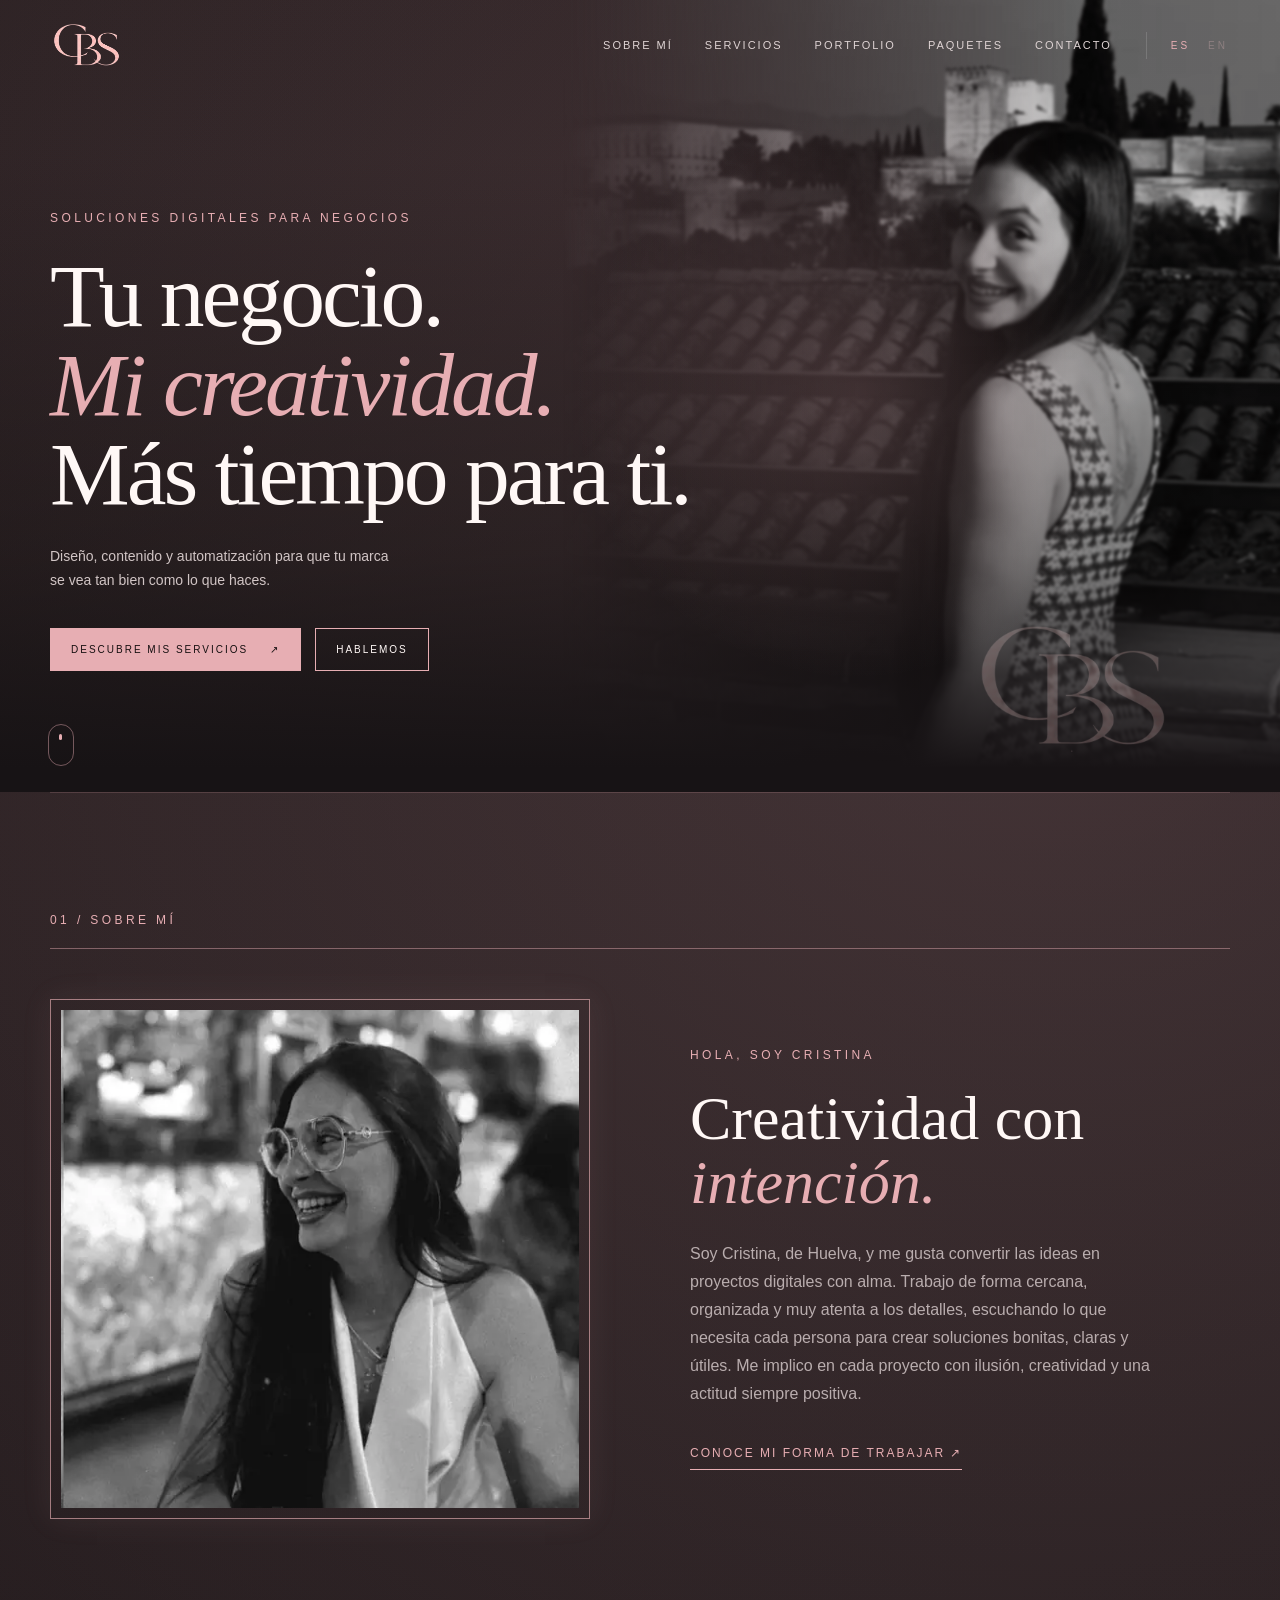
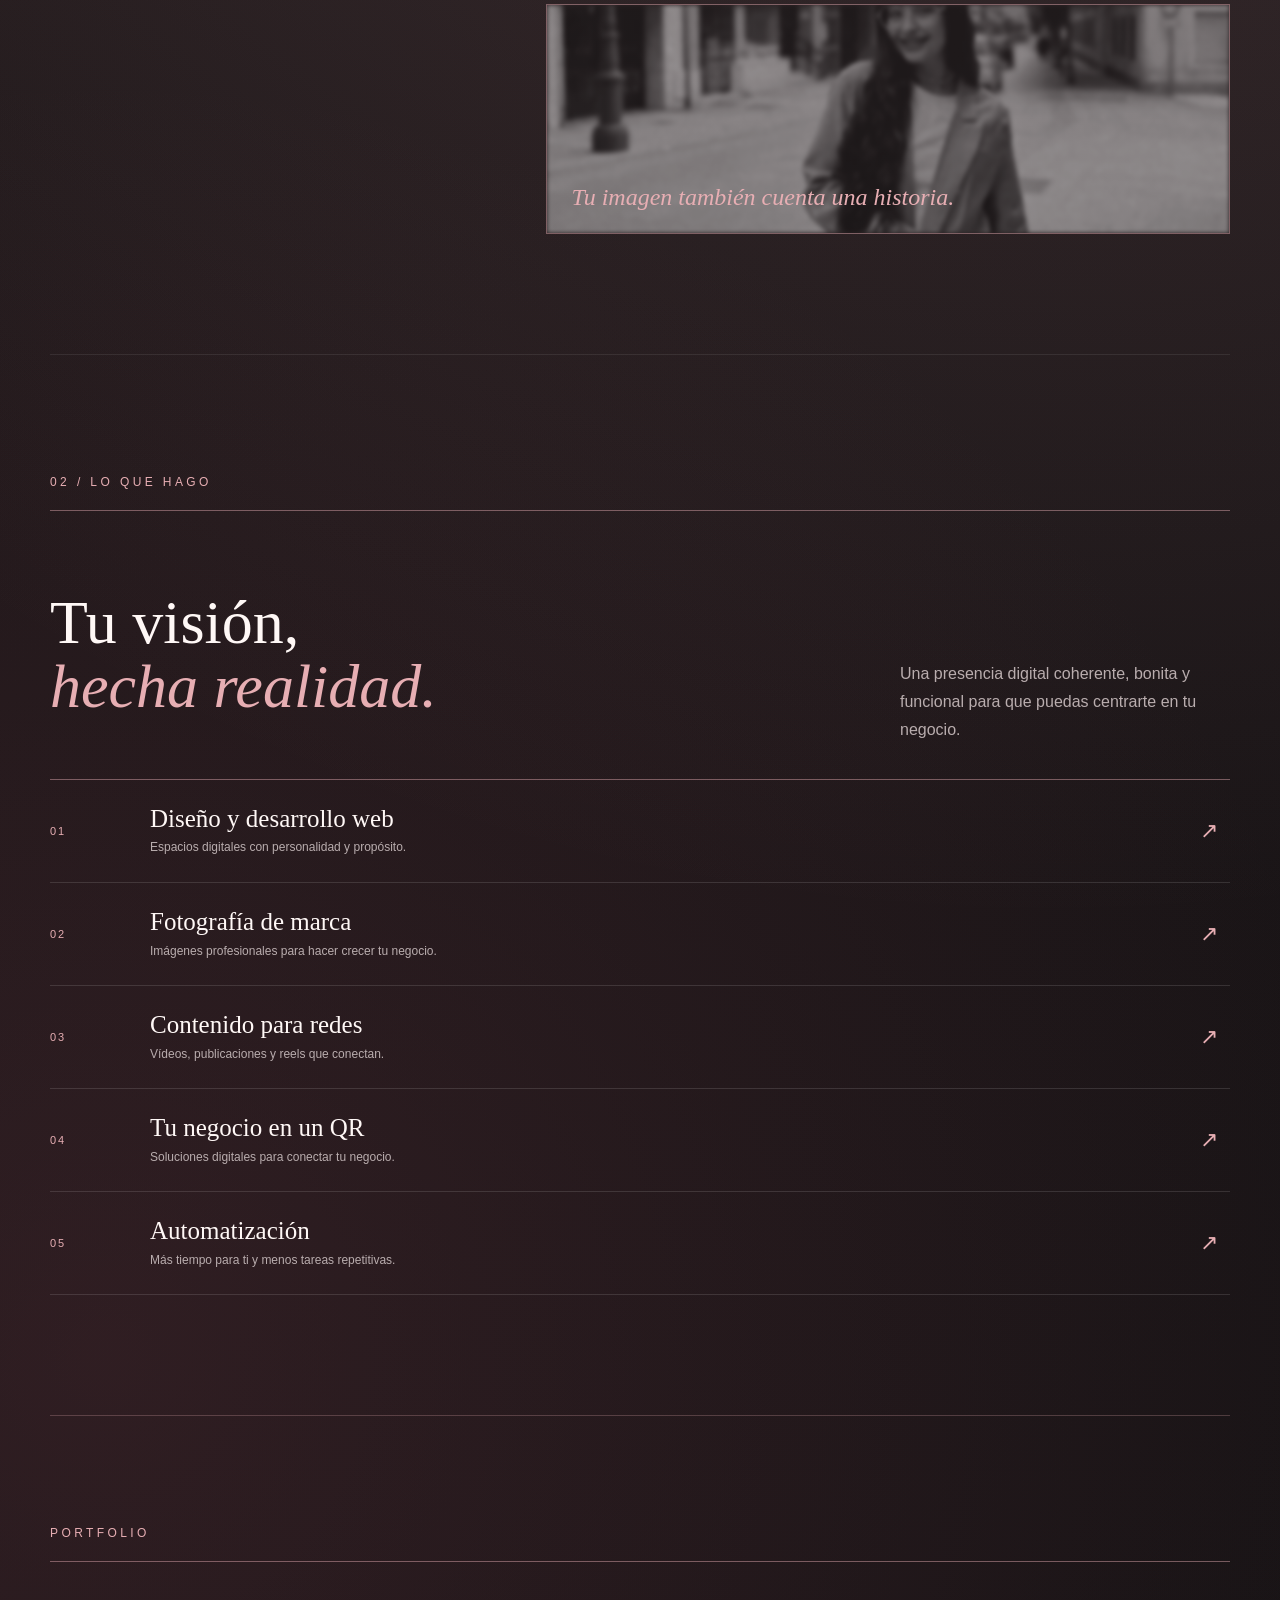
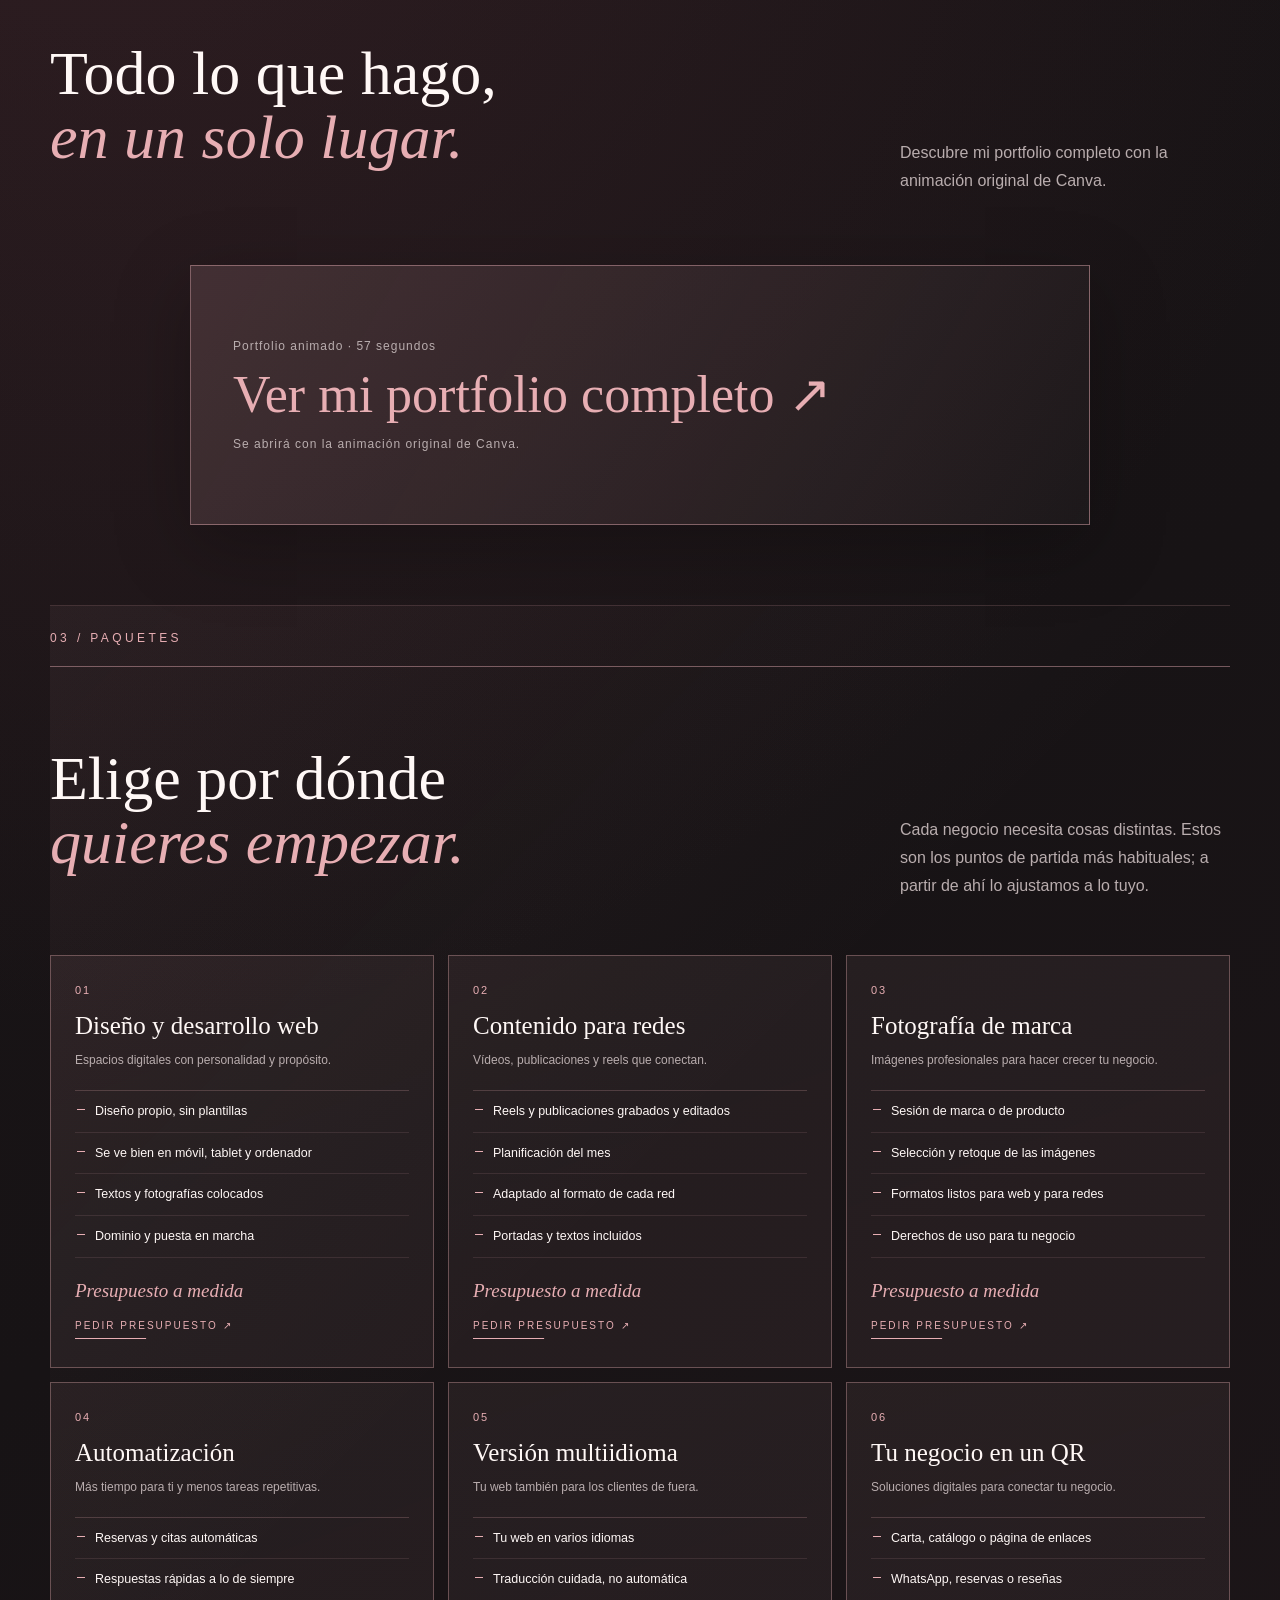
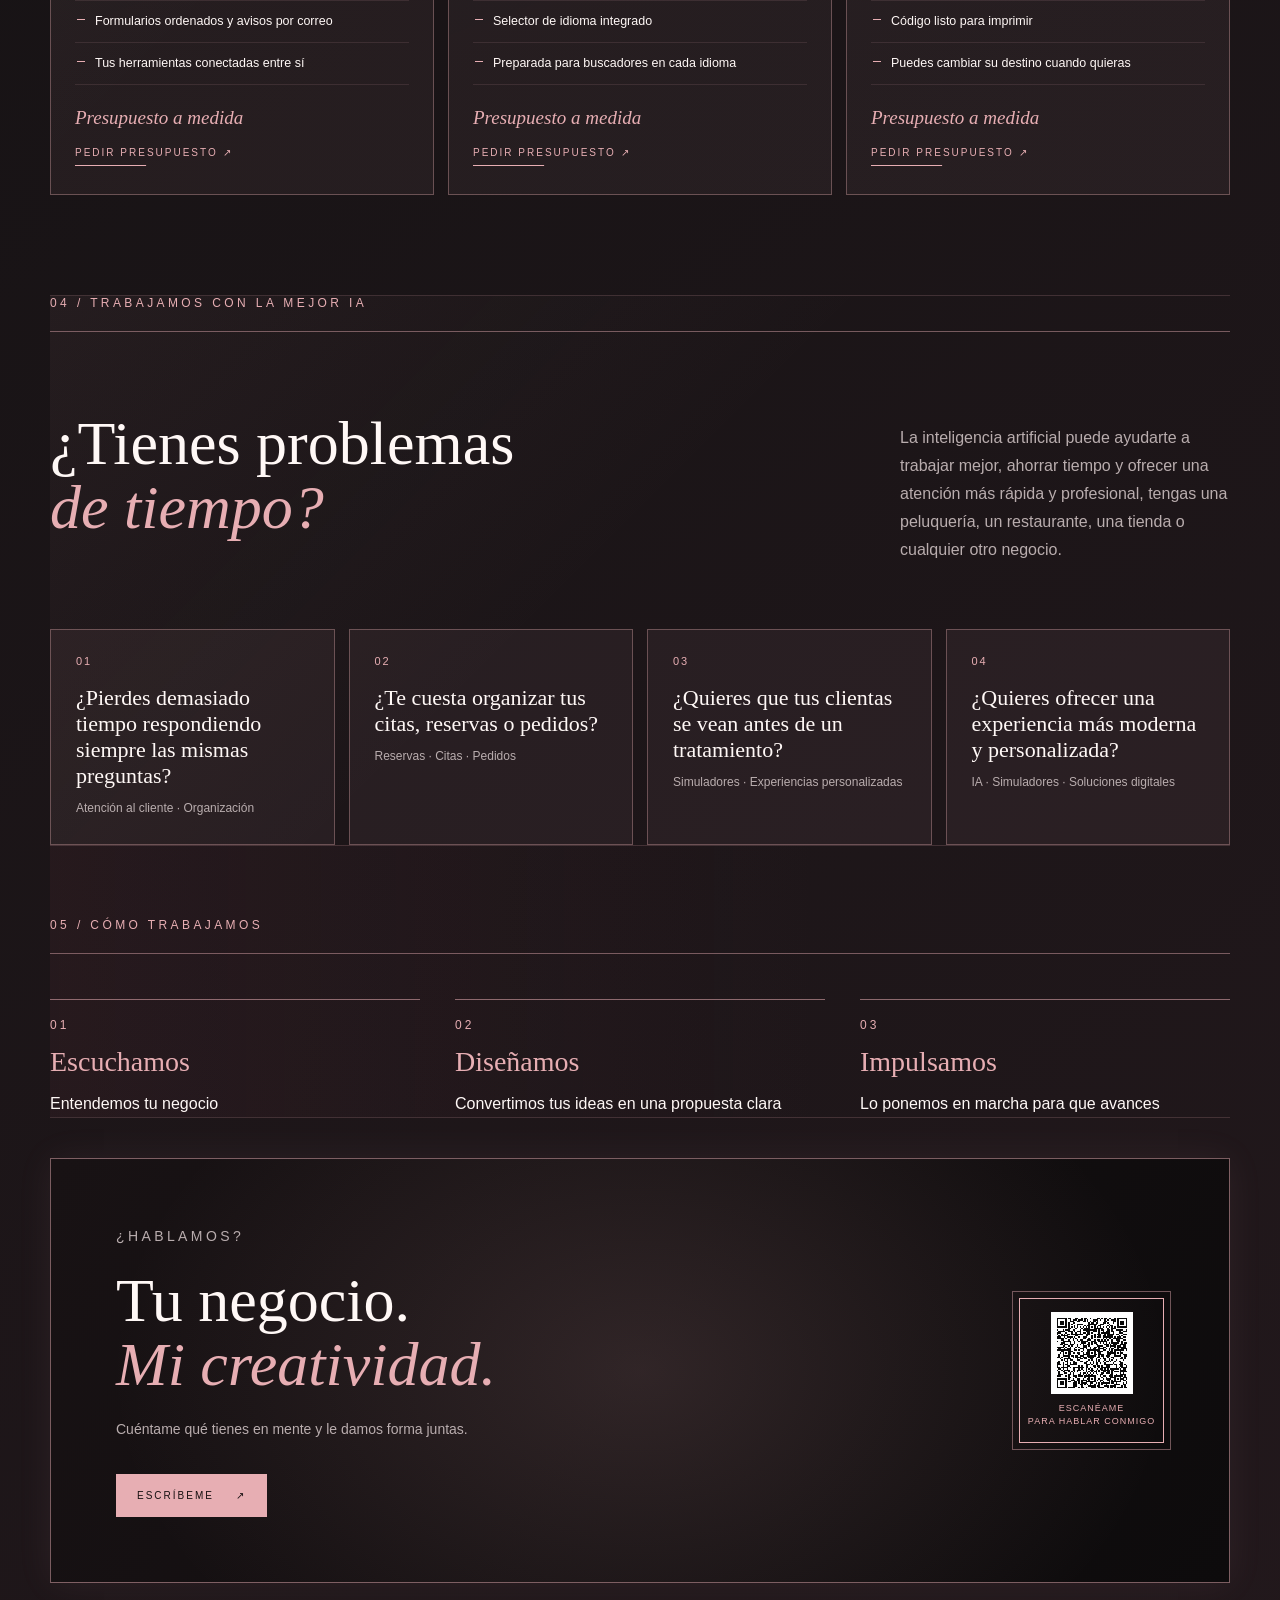
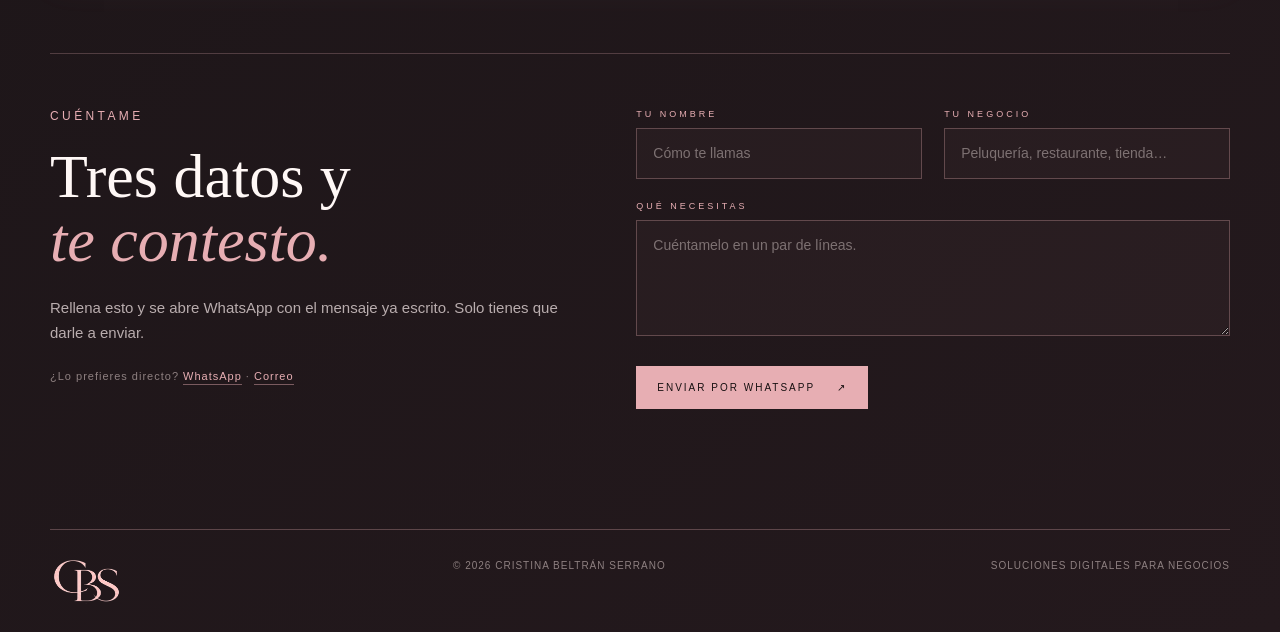
==== commit e45f874b: "Añade presentación personal de Cristina" ====
--- a/index.html
+++ b/index.html
@@ -169,7 +169,7 @@
       <div class="intro-copy" data-reveal>
         <p class="eyebrow">Hola, soy Cristina</p>
         <h2 id="intro-title">Creatividad con<br><em>intención.</em></h2>
-        <p>Creo soluciones digitales para negocios que quieren avanzar, comunicar mejor y recuperar tiempo. Cada proyecto mezcla estrategia, sensibilidad estética y herramientas que hacen la vida más fácil.</p>
+        <p>Soy Cristina, de Huelva, y me gusta convertir las ideas en proyectos digitales con alma. Trabajo de forma cercana, organizada y muy atenta a los detalles, escuchando lo que necesita cada persona para crear soluciones bonitas, claras y útiles. Me implico en cada proyecto con ilusión, creatividad y una actitud siempre positiva.</p>
         <a class="text-link" href="#contacto">Conoce mi forma de trabajar <span aria-hidden="true">↗</span></a>
       </div>
     </div>
--- a/assets/css/styles.css
+++ b/assets/css/styles.css
@@ -39,8 +39,8 @@
 
   --rose-line:   rgba(231, 174, 179, .45);
   --rose-line-2: rgba(231, 174, 179, .35);
-  --rose-tint:   rgba(231, 174, 179, .025);
-  --rose-glow:   rgba(231, 174, 179, .4);
+  --rose-tint:   rgba(231, 174, 179, .06);
+  --rose-glow:   rgba(231, 174, 179, .55);
   --hairline:    rgba(255, 255, 255, .12);
 
   --serif: Georgia, "Times New Roman", serif;
@@ -62,7 +62,7 @@
 
 body {
   margin: 0;
-  background: radial-gradient(circle at 82% 8%, rgba(231,174,179,.12), transparent 24%), radial-gradient(circle at 8% 42%, rgba(115,57,70,.18), transparent 26%), var(--ink);
+  background: radial-gradient(circle at 82% 8%, rgba(231,174,179,.2), transparent 30%), radial-gradient(circle at 8% 42%, rgba(115,57,70,.24), transparent 30%), linear-gradient(145deg, #21191b 0%, var(--ink) 58%, #24191d 100%);
   color: var(--paper);
   font-family: var(--sans);
   overflow-x: hidden;
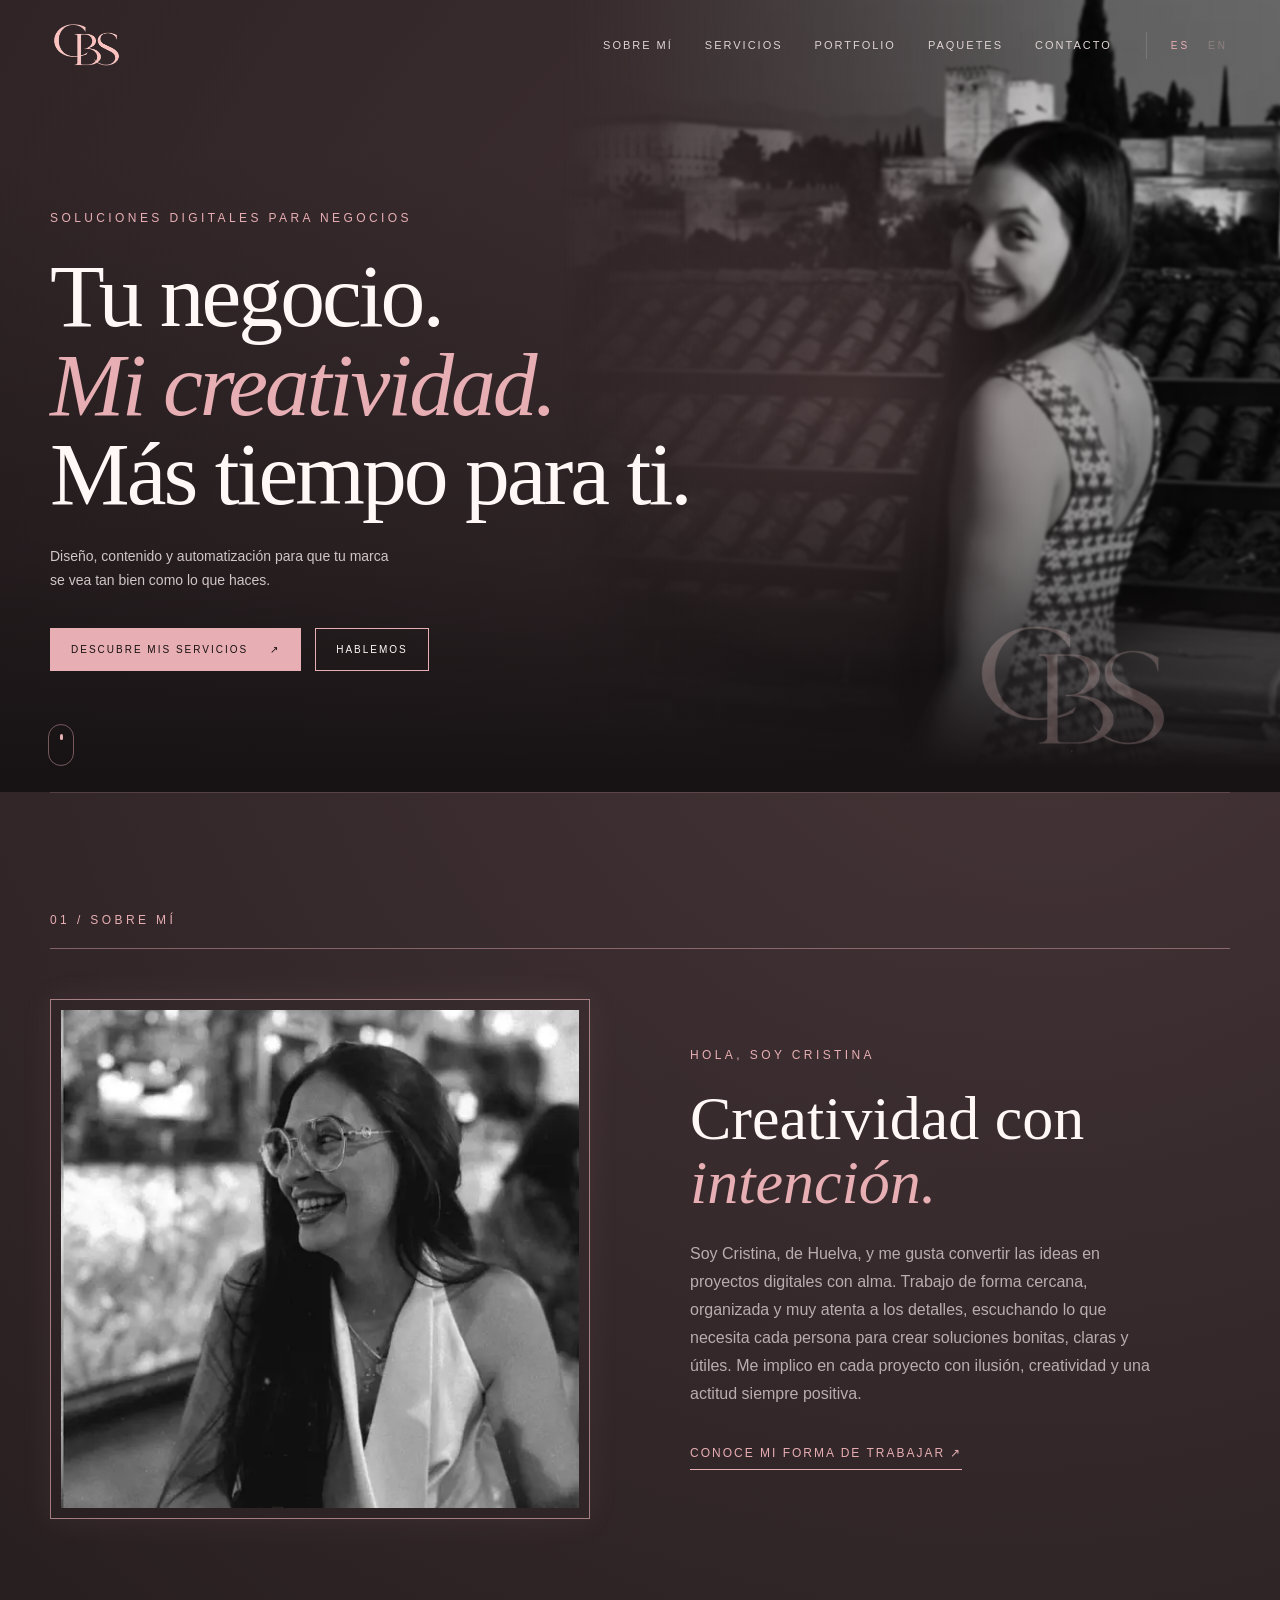
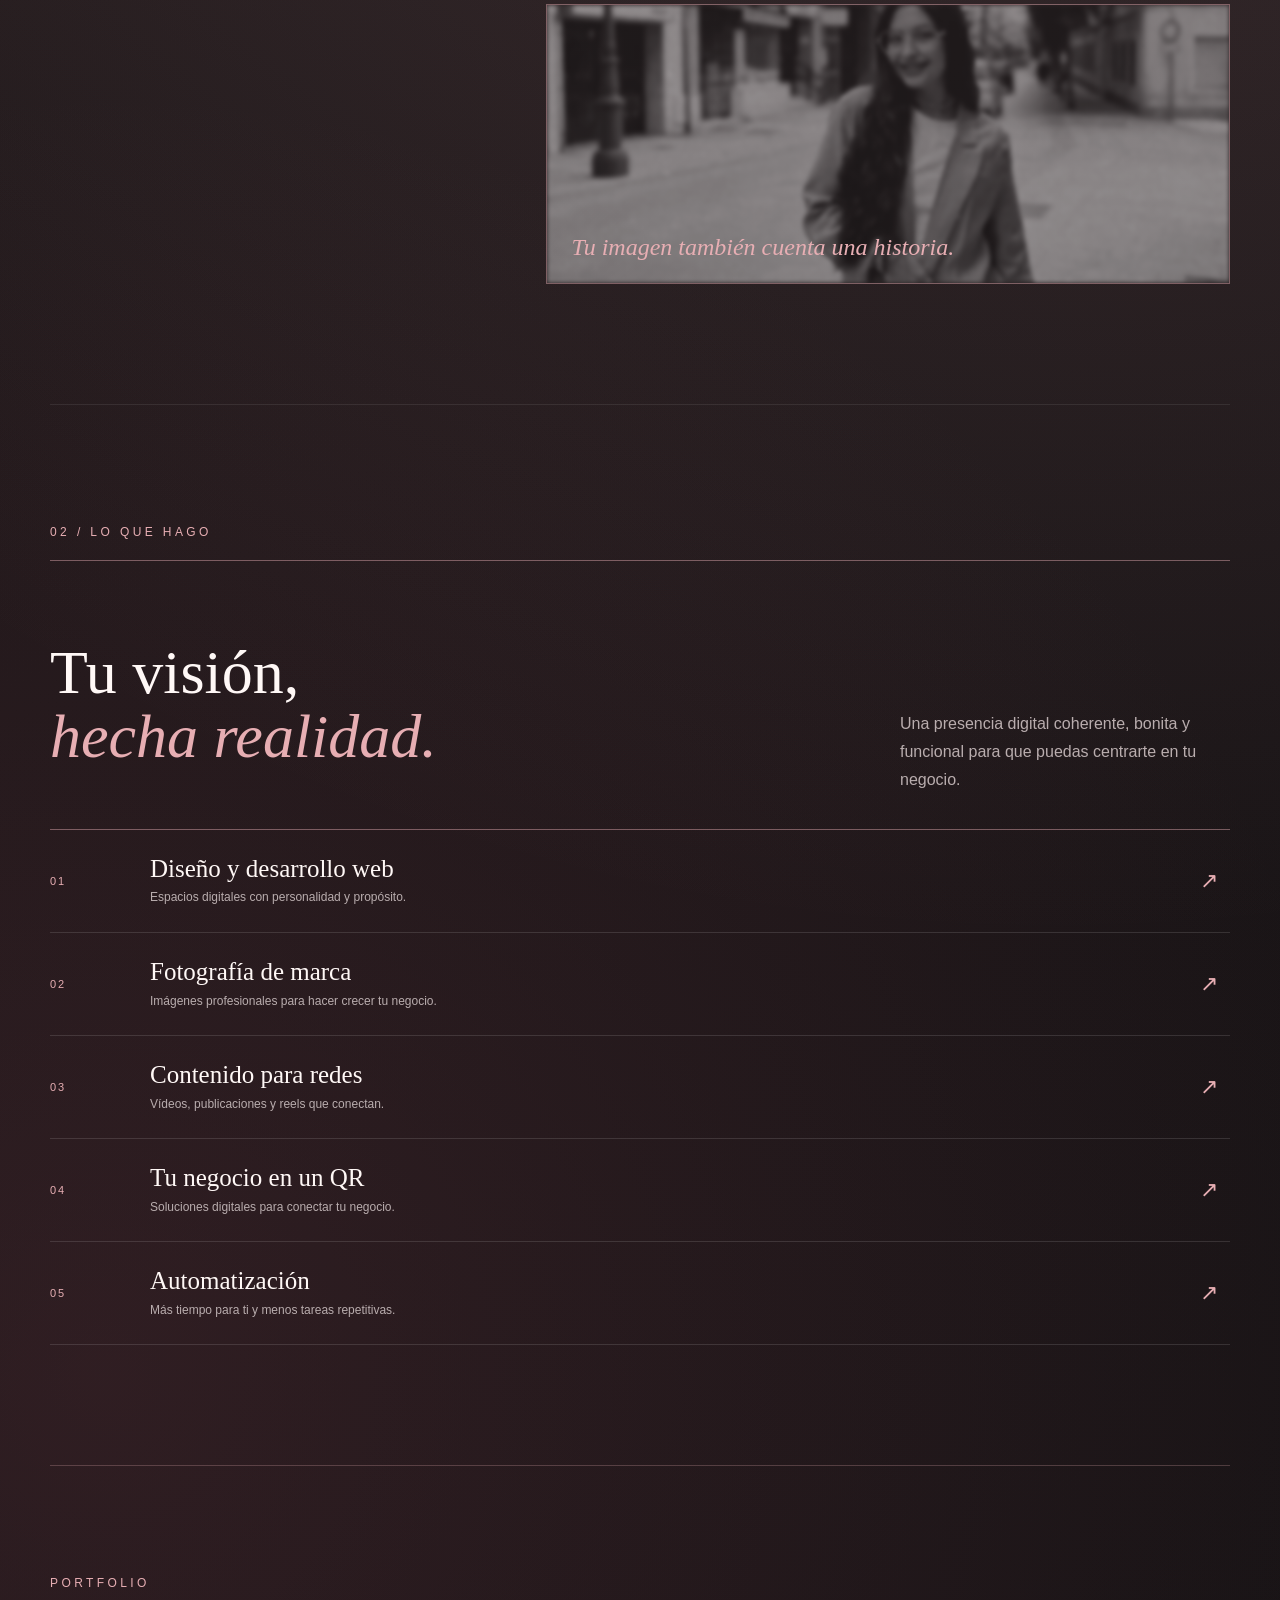
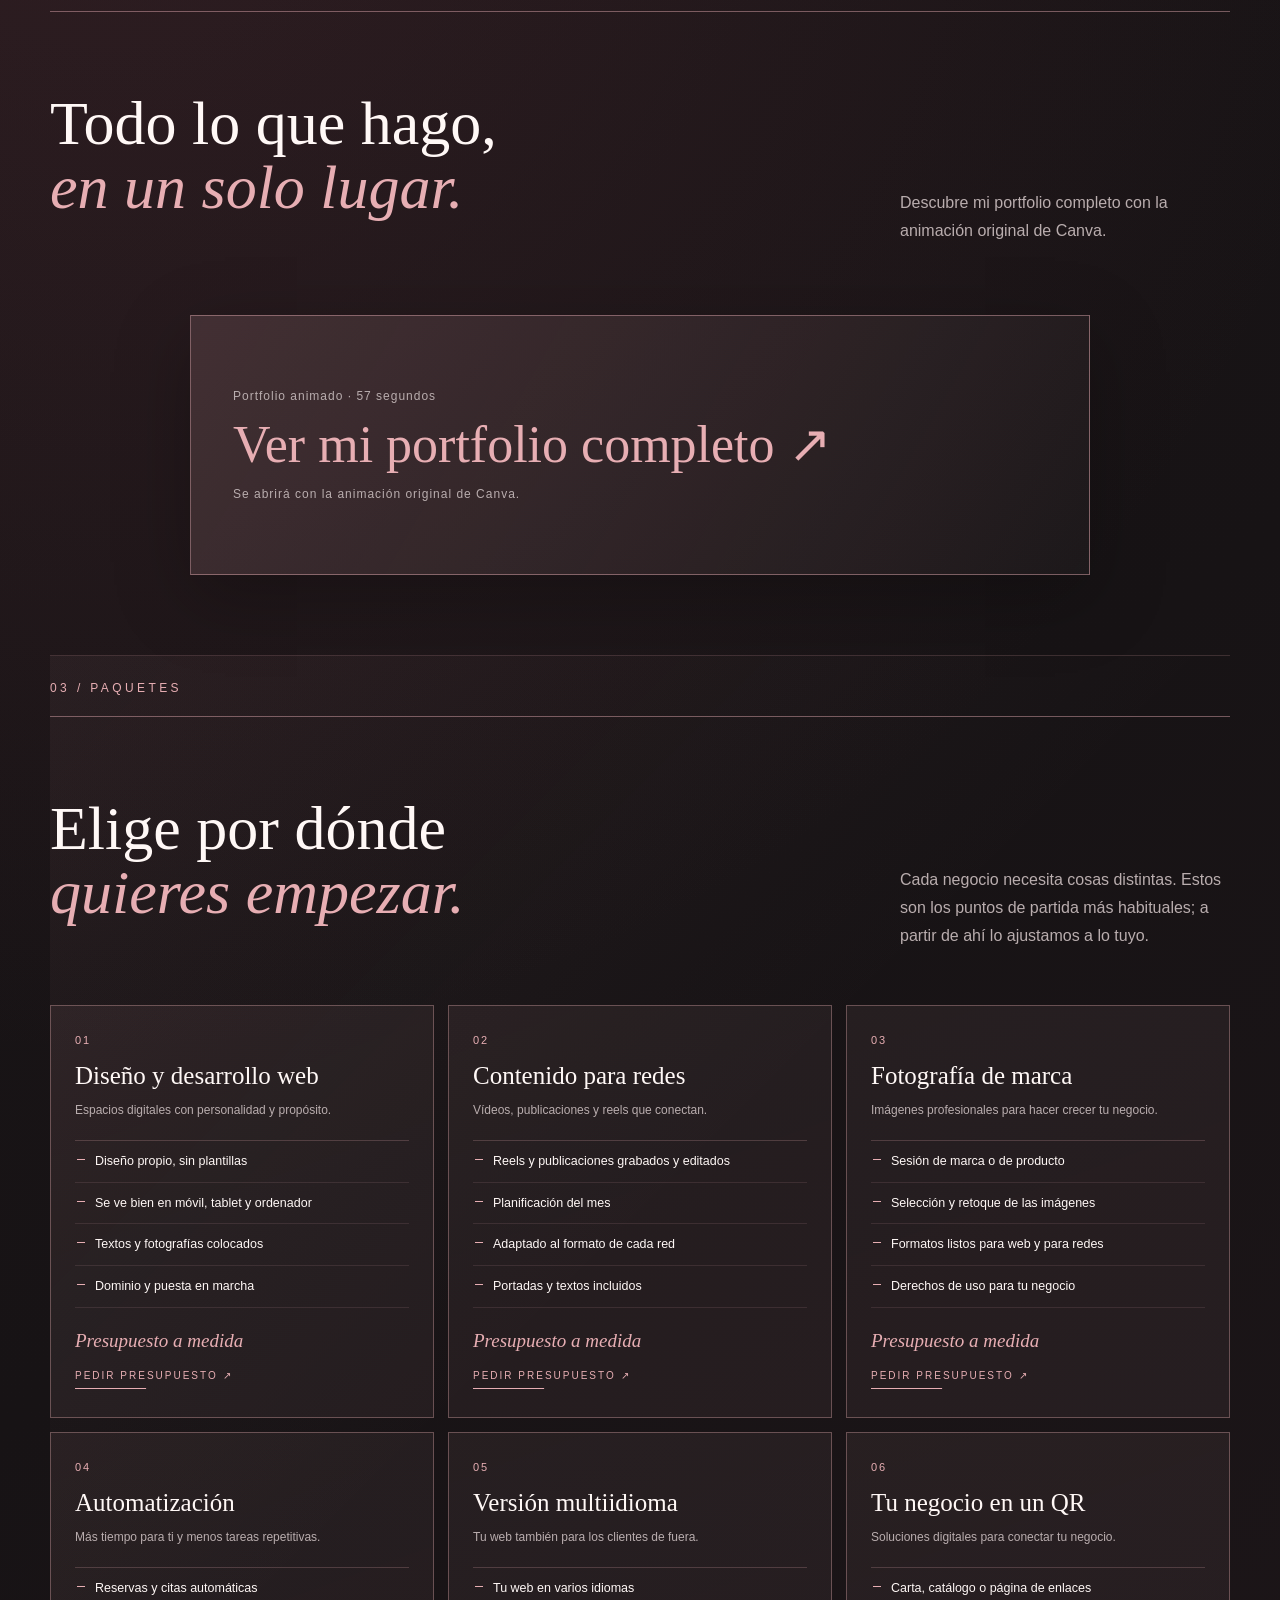
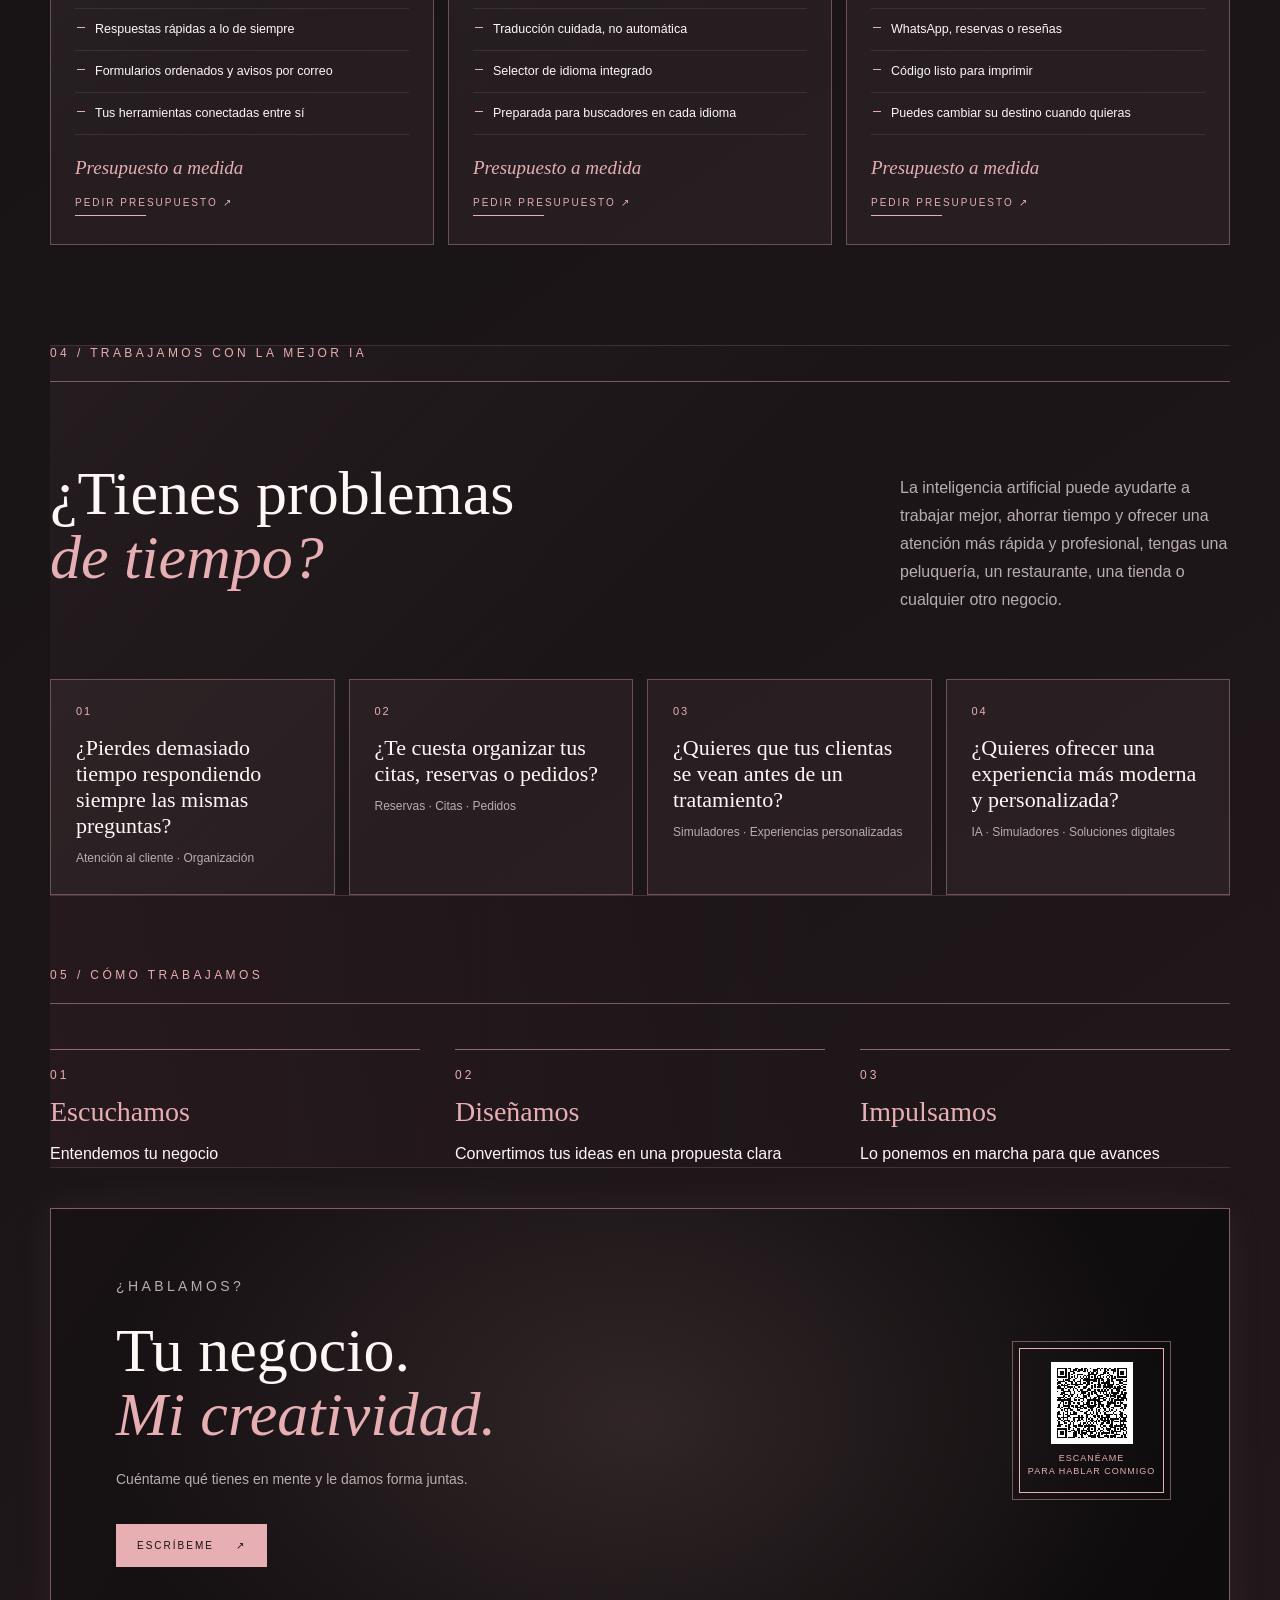
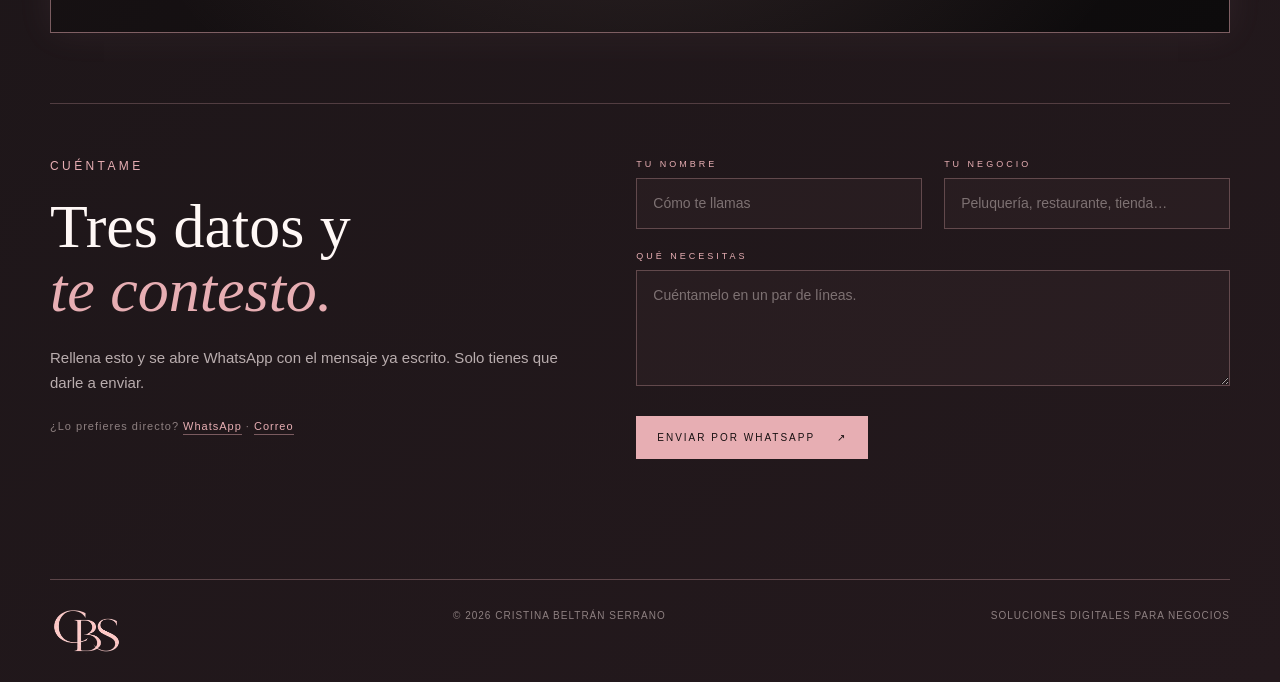
==== commit dbc5be98: "Fuerza la carga del nuevo efecto de foto" ====
--- a/index.html
+++ b/index.html
@@ -42,7 +42,7 @@
 
 <link rel="preload" as="image" href="assets/img/cristina-hero-sm.webp?v=20260908" type="image/webp" media="(max-width: 700px)">
 <link rel="preload" as="image" href="assets/img/cristina-hero.webp?v=20260908"    type="image/webp" media="(min-width: 701px)">
-<link rel="stylesheet" href="assets/css/styles.css?v=20260908d">
+<link rel="stylesheet" href="assets/css/styles.css?v=27940e5">
 <noscript><style>html [data-reveal]{opacity:1;transform:none;filter:none}html .hero-anim{opacity:1;transform:none}</style></noscript>
 
 <script type="application/ld+json">
--- a/assets/css/styles.css
+++ b/assets/css/styles.css
@@ -676,10 +676,12 @@
 .second-photo {
   position: relative;
   width: 100%;
-  height: 190px;
+  height: min(420px, 48vw);
+  min-height: 280px;
   margin: 50px 0 0 auto;
   overflow: hidden;
   border: 1px solid var(--rose-line);
+  transition: border-color .45s var(--ease), box-shadow .45s var(--ease);
 }
 
 .second-photo img {
@@ -688,6 +690,19 @@
   object-fit: cover;
   opacity: .52;
   filter: blur(2px);
+  transform: scale(1);
+  transition: transform .8s var(--ease), opacity .55s ease, filter .55s ease;
+}
+
+.second-photo:hover {
+  border-color: #ffb8c0;
+  box-shadow: 0 0 0 2px rgba(255, 184, 192, .35), 0 0 34px rgba(255, 184, 192, .48);
+}
+
+.second-photo:hover img {
+  opacity: .88;
+  filter: blur(0);
+  transform: scale(1.18);
 }
 
 .second-photo figcaption {
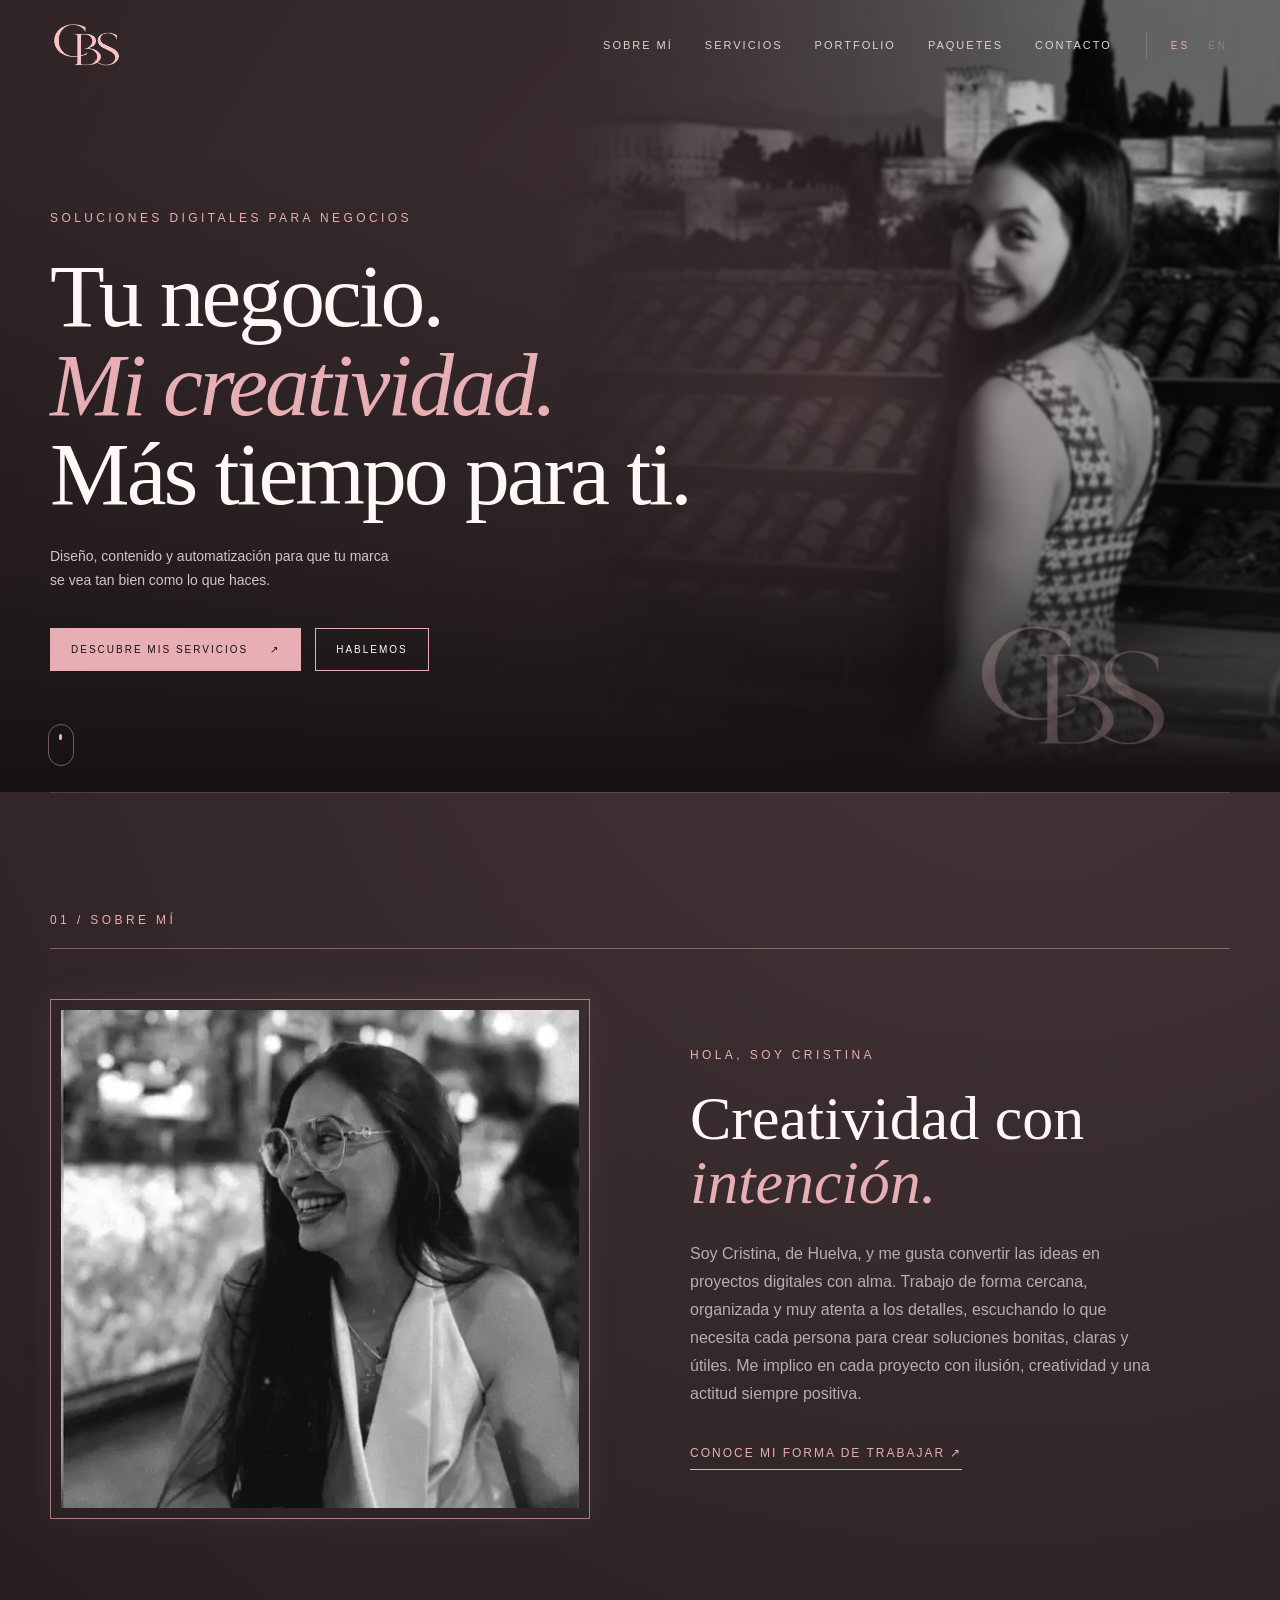
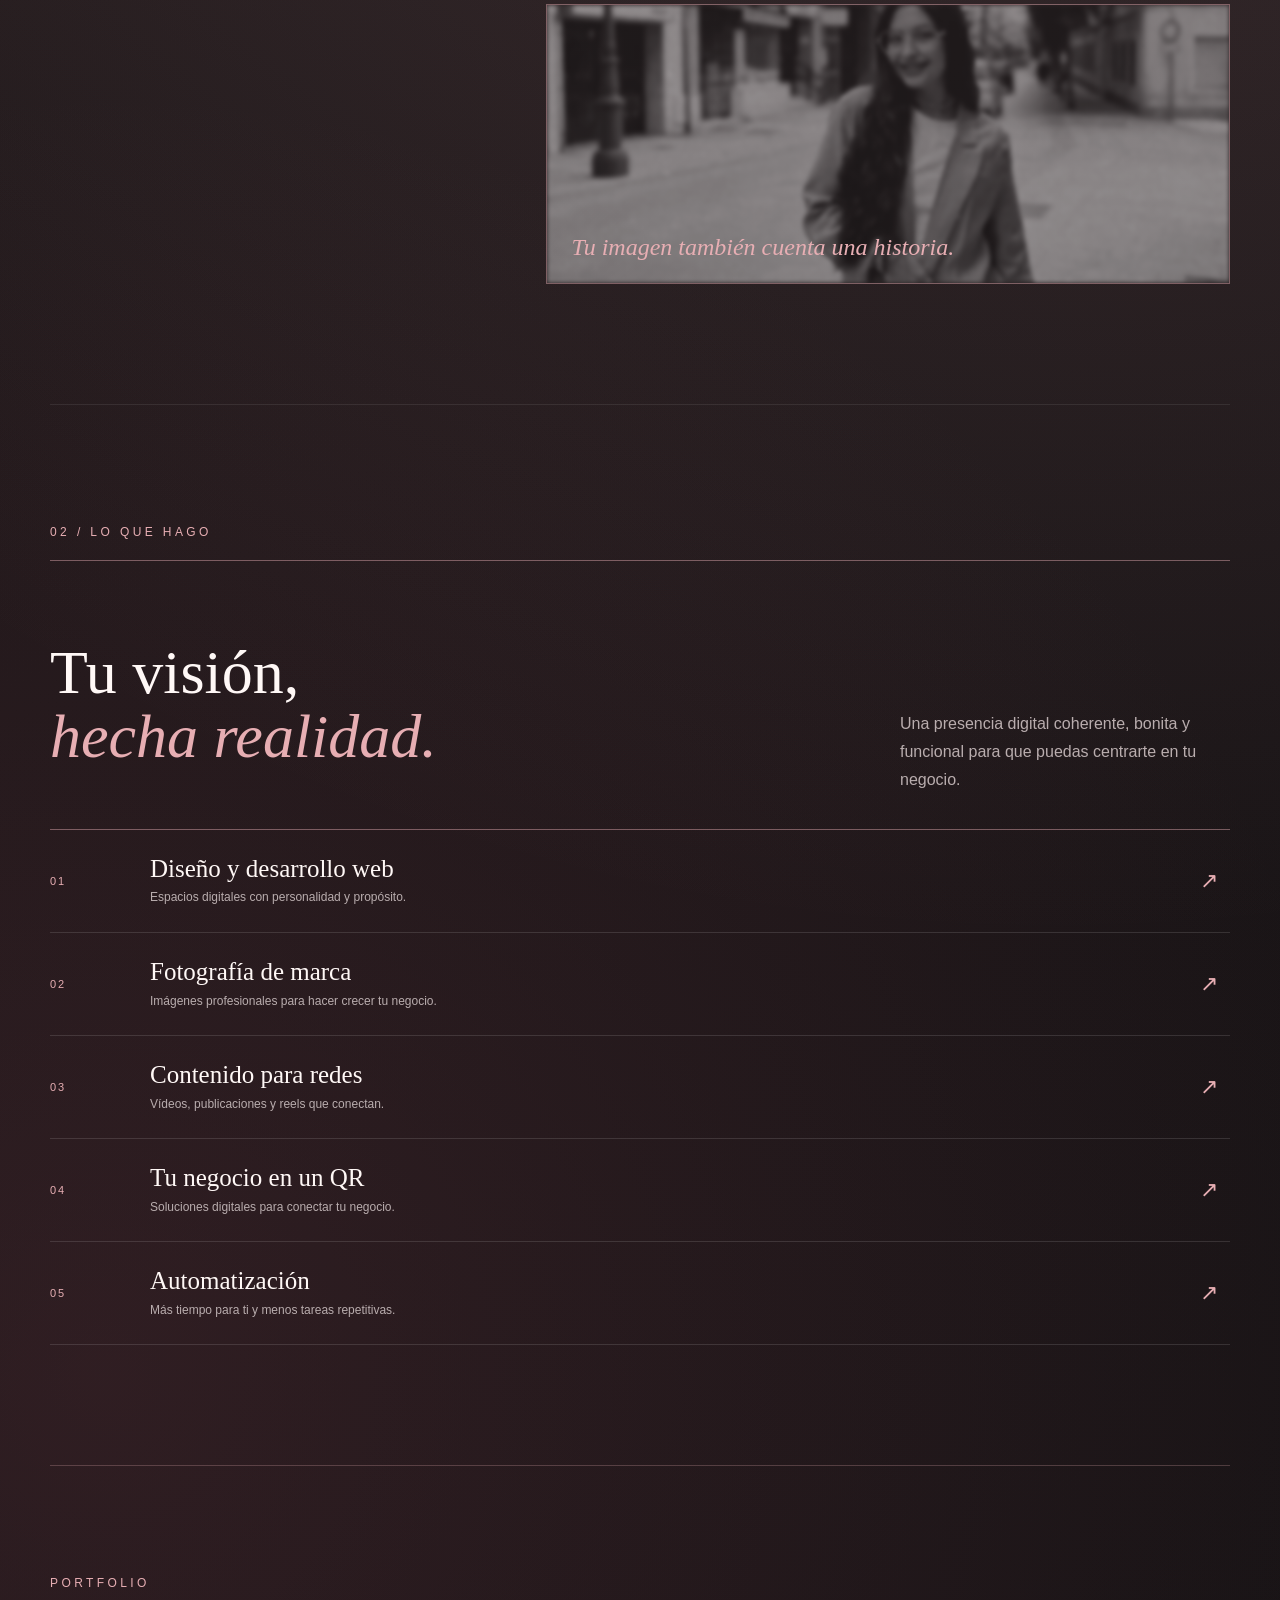
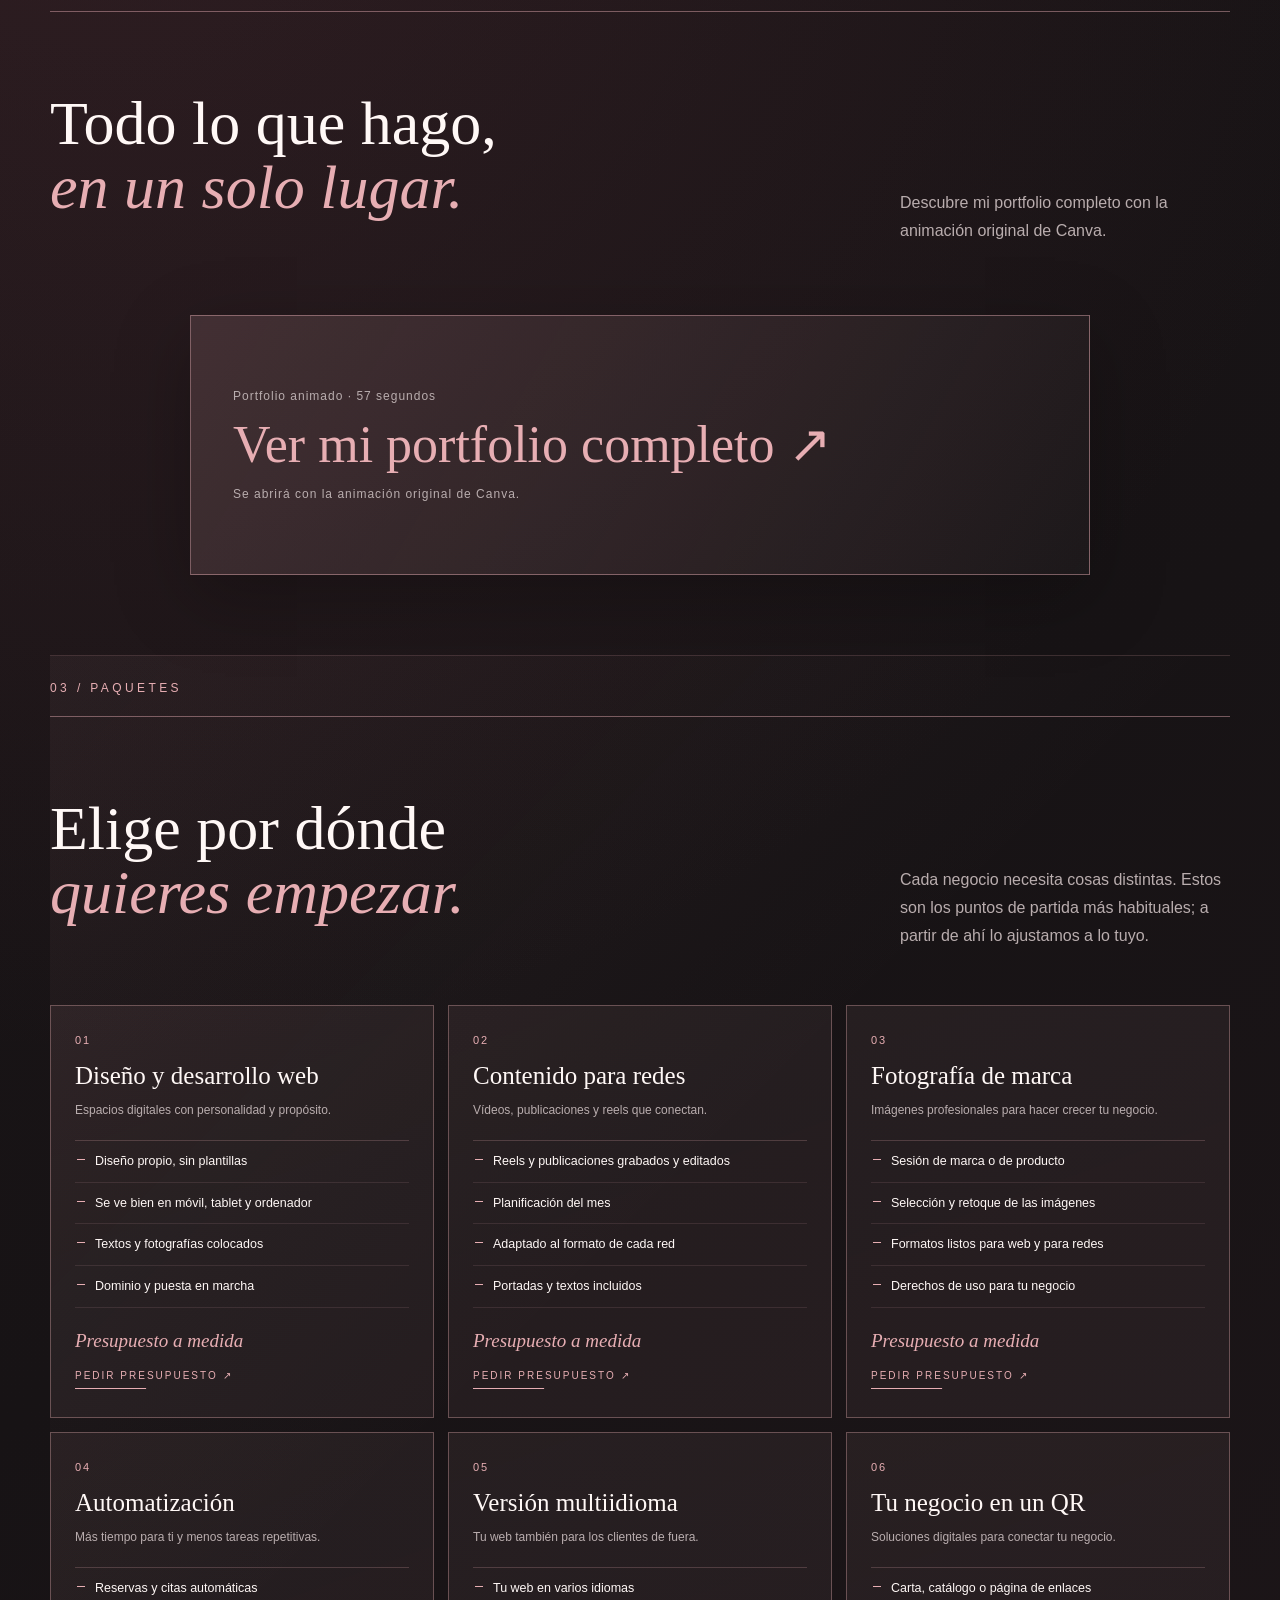
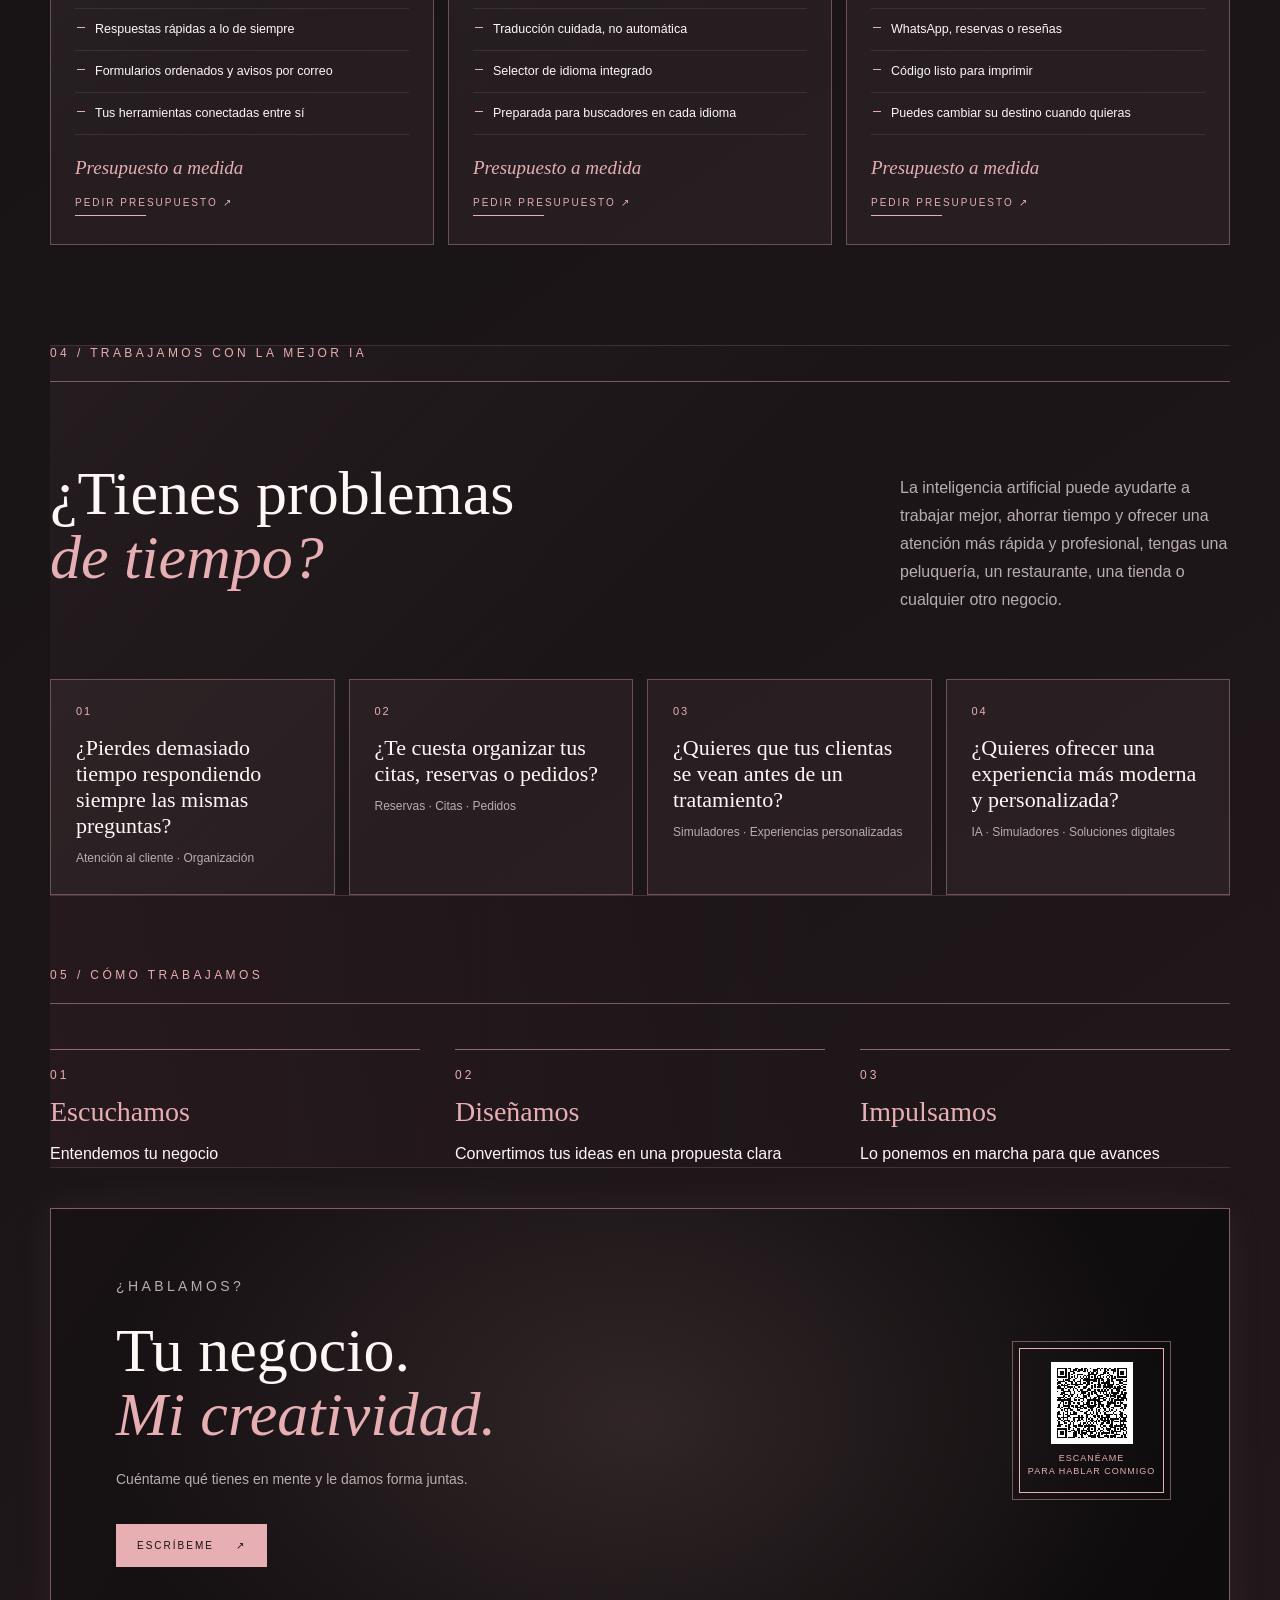
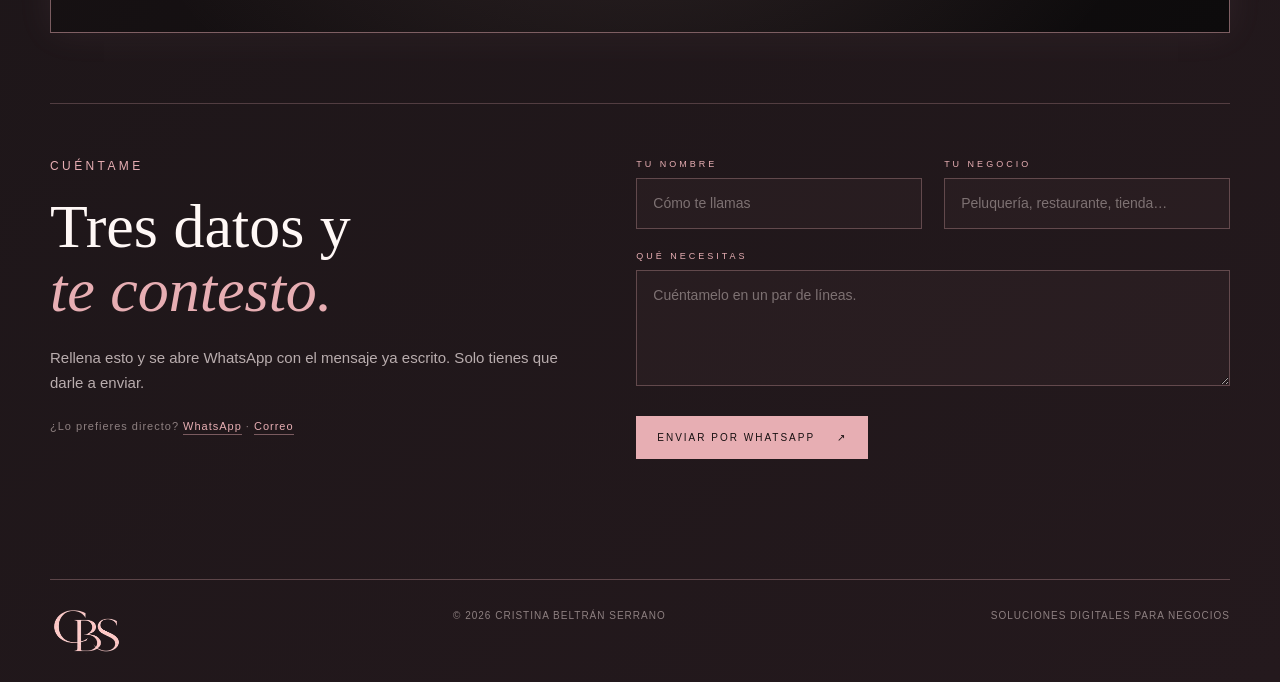
==== commit 9e5b8905: "Conecta el boton Escribeme con WhatsApp" ====
--- a/index.html
+++ b/index.html
@@ -631,7 +631,7 @@
         <p class="eyebrow">¿Hablamos?</p>
         <h2 id="contact-title">Tu negocio.<br><em>Mi creatividad.</em></h2>
         <p>Cuéntame qué tienes en mente y le damos forma juntas.</p>
-        <a class="button button-primary" href="mailto:crisstinabesse@gmail.com">Escríbeme <span aria-hidden="true">↗</span></a>
+        <a class="button button-primary" href="https://wa.me/34665143681?text=Hola%20Cristina%2C%20he%20visto%20tu%20p%C3%A1gina%20y%20me%20gustar%C3%ADa%20pedir%20informaci%C3%B3n." target="_blank" rel="noreferrer">Escríbeme <span aria-hidden="true">↗</span></a>
       </div>
 
       <a class="qr-card" href="https://wa.me/34665143681?text=Hola%20Cristina%2C%20he%20visto%20tu%20p%C3%A1gina%20y%20me%20gustar%C3%ADa%20pedir%20informaci%C3%B3n." target="_blank" rel="noreferrer">
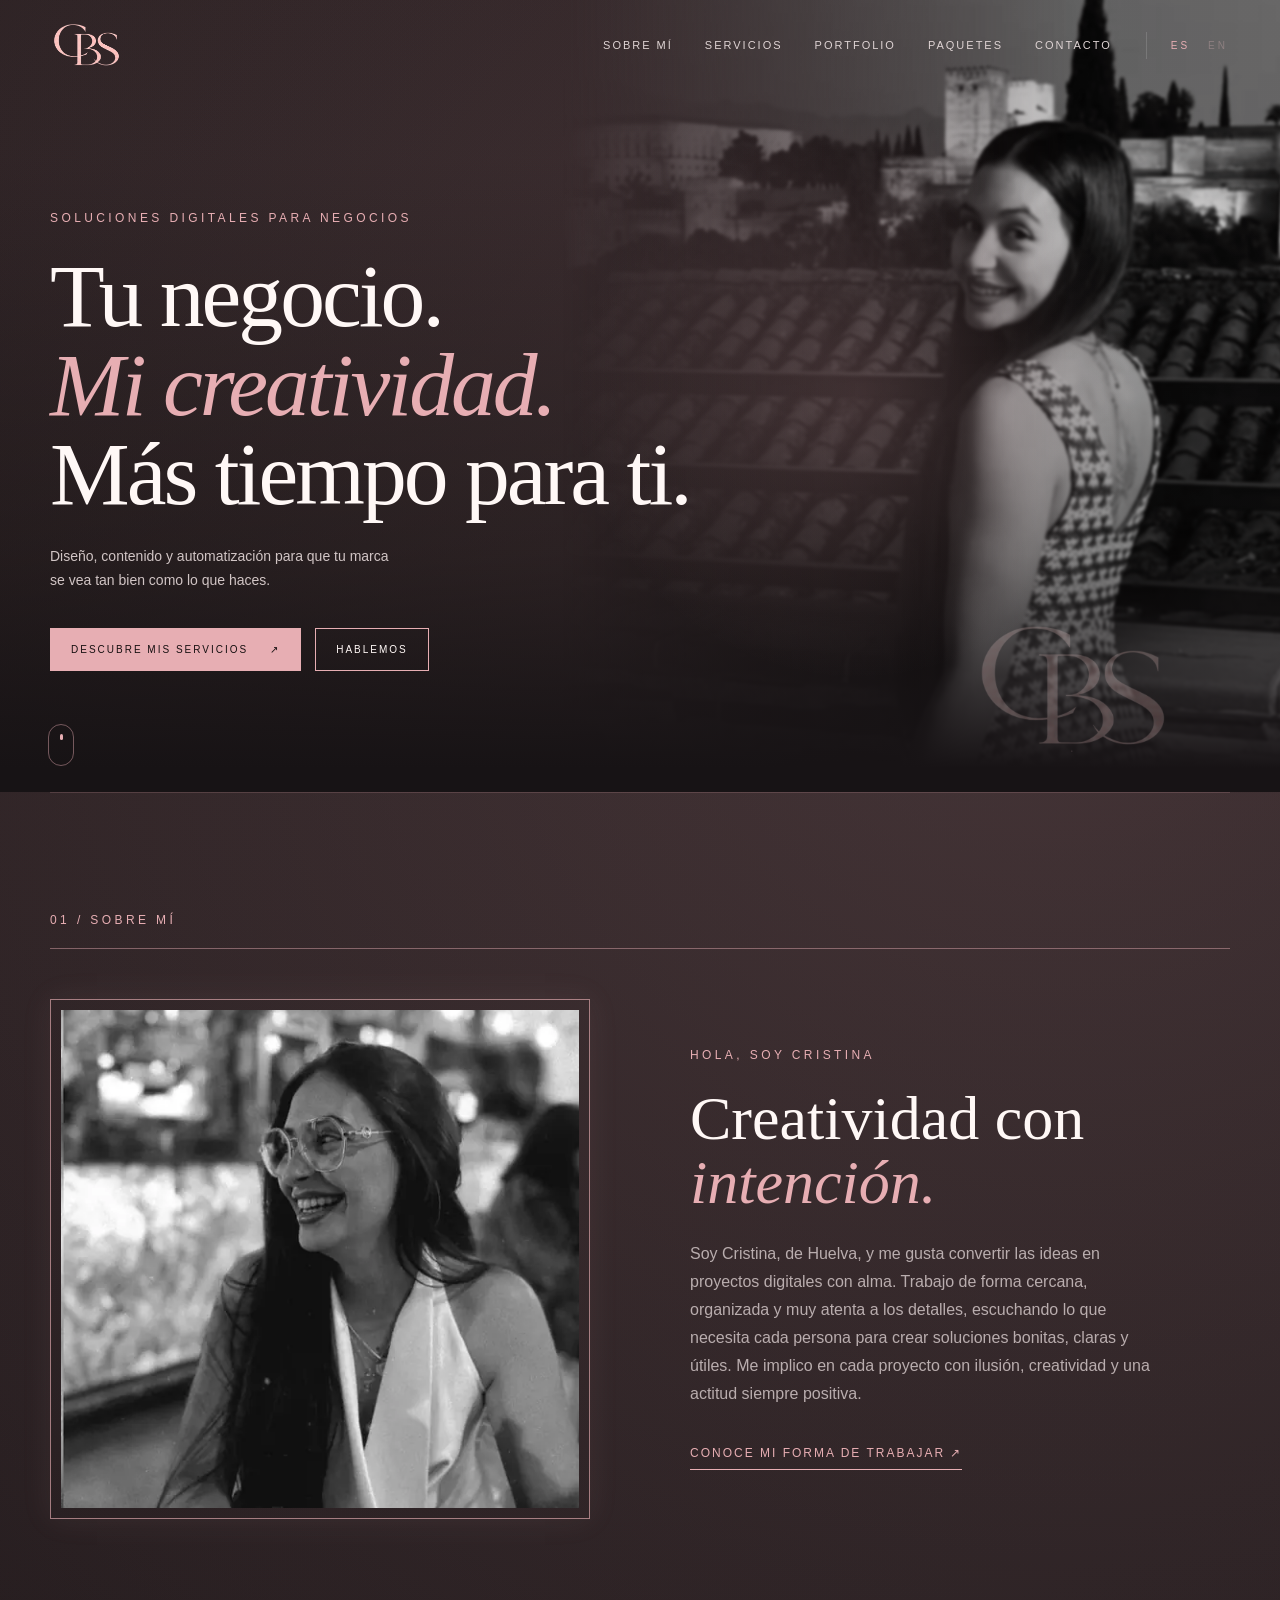
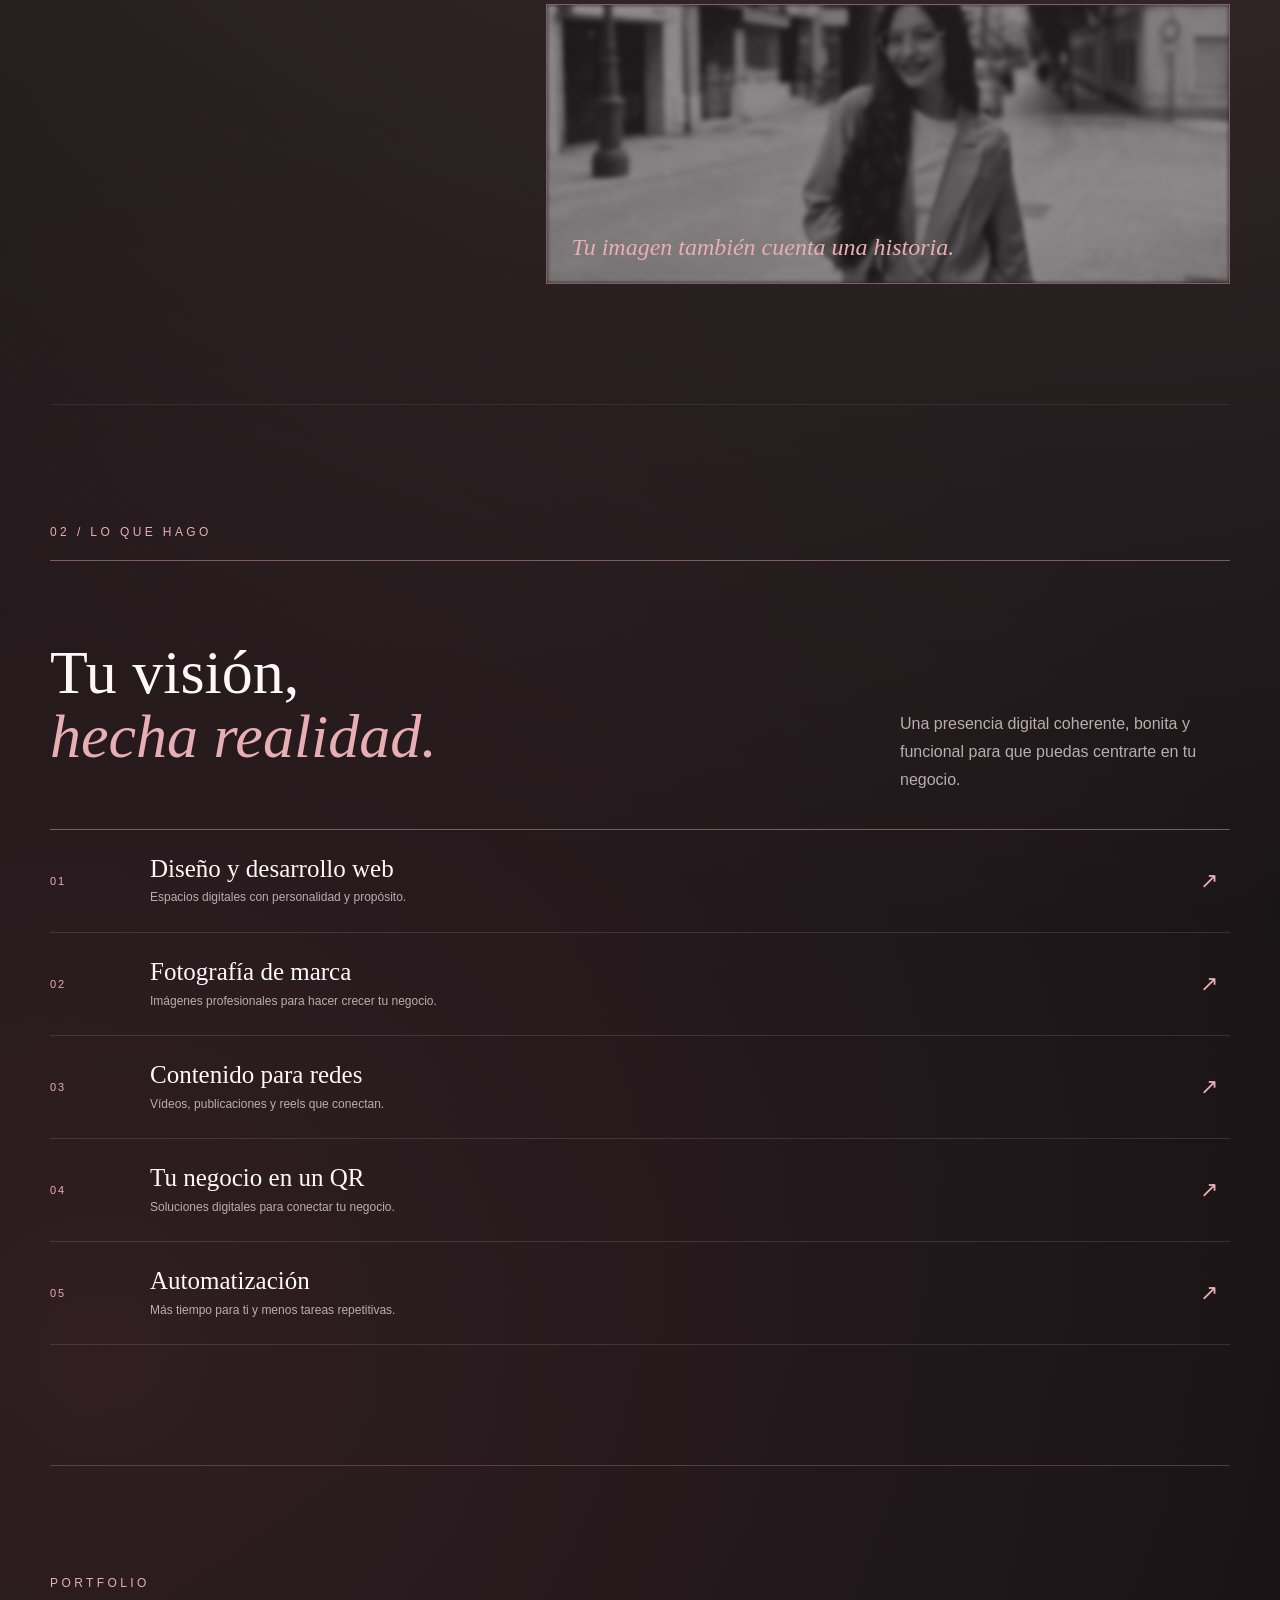
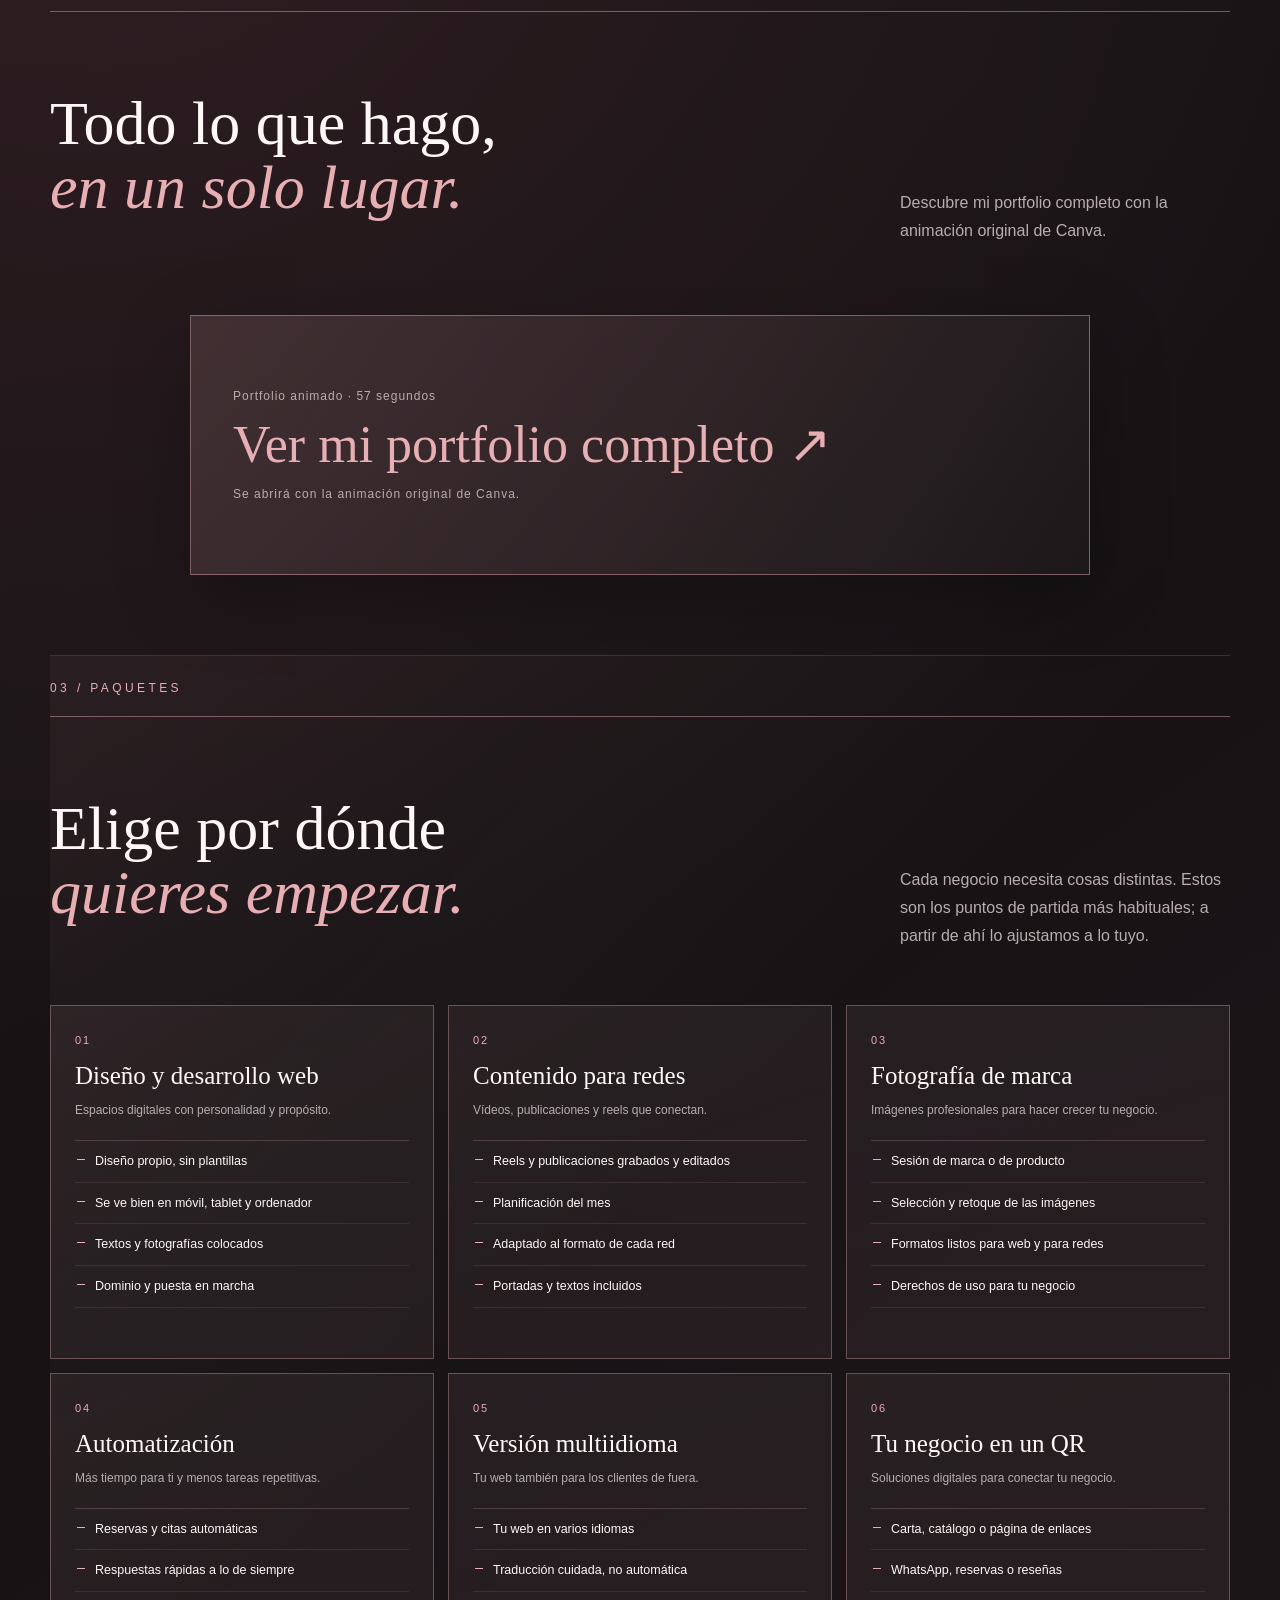
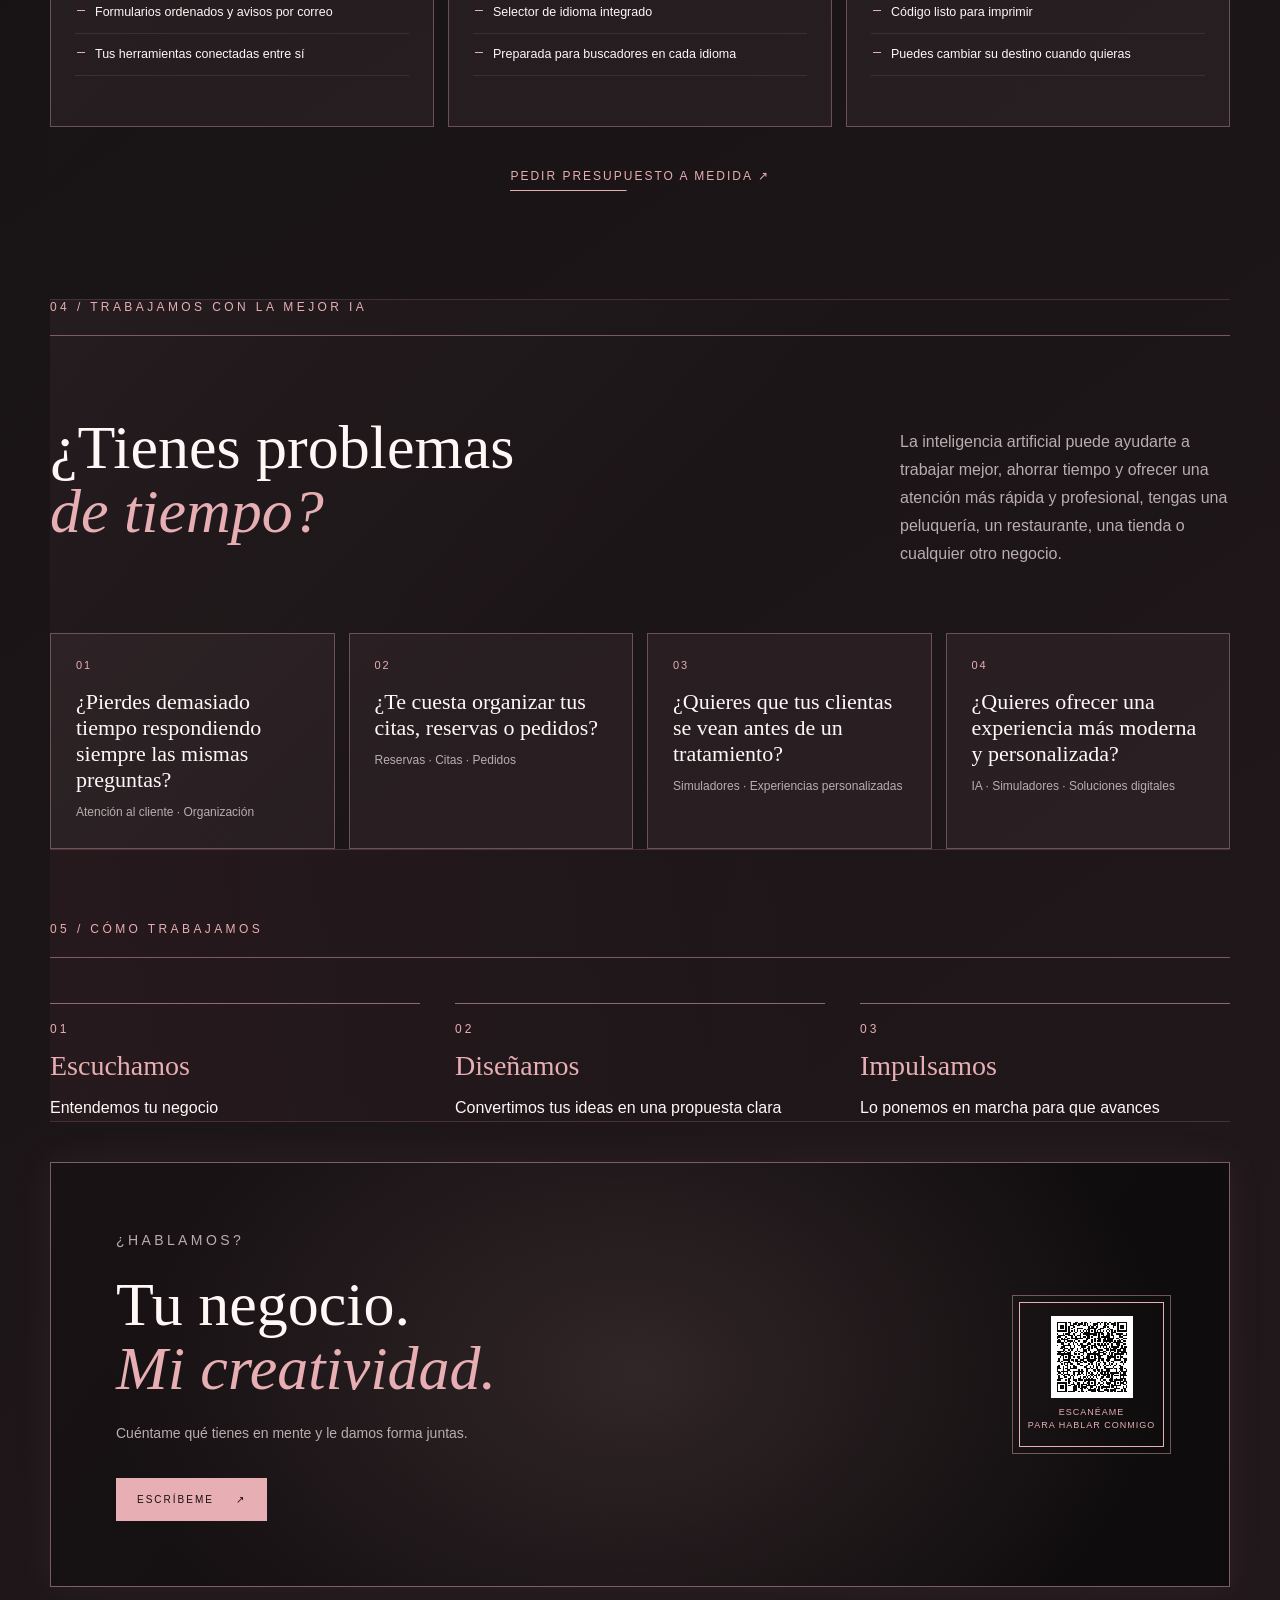
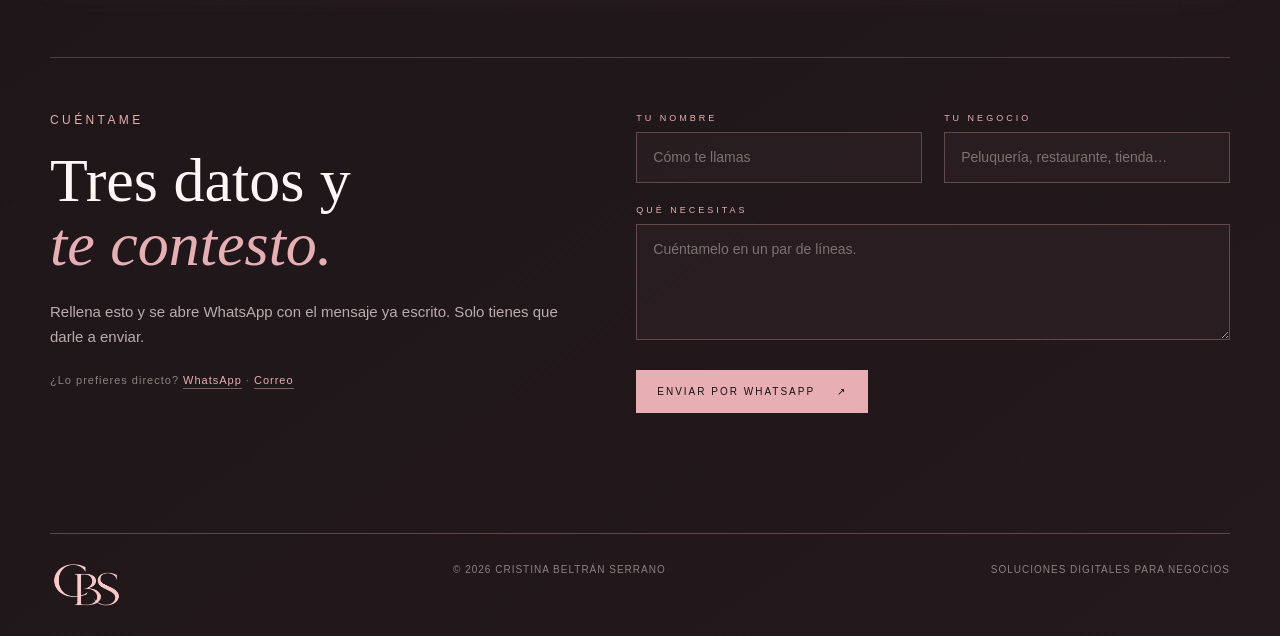
==== commit c25e7df5: "Unifica el presupuesto de los paquetes" ====
--- a/index.html
+++ b/index.html
@@ -486,8 +486,6 @@
           <li>Textos y fotografías colocados</li>
           <li>Dominio y puesta en marcha</li>
         </ul>
-        <p class="package-price">Presupuesto a medida</p>
-        <a class="package-cta" href="#formulario">Pedir presupuesto <span aria-hidden="true">↗</span></a>
       </article>
 
       <article class="package-card" data-reveal data-glow>
@@ -500,8 +498,6 @@
           <li>Adaptado al formato de cada red</li>
           <li>Portadas y textos incluidos</li>
         </ul>
-        <p class="package-price">Presupuesto a medida</p>
-        <a class="package-cta" href="#formulario">Pedir presupuesto <span aria-hidden="true">↗</span></a>
       </article>
 
       <article class="package-card" data-reveal data-glow>
@@ -514,8 +510,6 @@
           <li>Formatos listos para web y para redes</li>
           <li>Derechos de uso para tu negocio</li>
         </ul>
-        <p class="package-price">Presupuesto a medida</p>
-        <a class="package-cta" href="#formulario">Pedir presupuesto <span aria-hidden="true">↗</span></a>
       </article>
 
       <article class="package-card" data-reveal data-glow>
@@ -528,8 +522,6 @@
           <li>Formularios ordenados y avisos por correo</li>
           <li>Tus herramientas conectadas entre sí</li>
         </ul>
-        <p class="package-price">Presupuesto a medida</p>
-        <a class="package-cta" href="#formulario">Pedir presupuesto <span aria-hidden="true">↗</span></a>
       </article>
 
       <article class="package-card" data-reveal data-glow>
@@ -542,8 +534,6 @@
           <li>Selector de idioma integrado</li>
           <li>Preparada para buscadores en cada idioma</li>
         </ul>
-        <p class="package-price">Presupuesto a medida</p>
-        <a class="package-cta" href="#formulario">Pedir presupuesto <span aria-hidden="true">↗</span></a>
       </article>
 
       <article class="package-card" data-reveal data-glow>
@@ -556,10 +546,10 @@
           <li>Código listo para imprimir</li>
           <li>Puedes cambiar su destino cuando quieras</li>
         </ul>
-        <p class="package-price">Presupuesto a medida</p>
-        <a class="package-cta" href="#formulario">Pedir presupuesto <span aria-hidden="true">↗</span></a>
-      </article>
-    </div>
+      </article>
+    </div>
+
+    <div class="packages-cta-wrap" data-reveal><a class="package-cta packages-cta" href="#formulario">Pedir presupuesto a medida <span aria-hidden="true">↗</span></a></div>
   </section>
 
   <!-- ==========================================================
--- a/assets/css/styles.css
+++ b/assets/css/styles.css
@@ -1082,6 +1082,8 @@
 }
 
 .package-card:hover .package-cta::after { transform: scaleX(1); }
+.packages-cta-wrap { display:flex; justify-content:center; padding:42px 0 8px; }
+.packages-cta { font-size:12px; }
 
 
 /* == 14. Cómo trabajamos =================================================== */
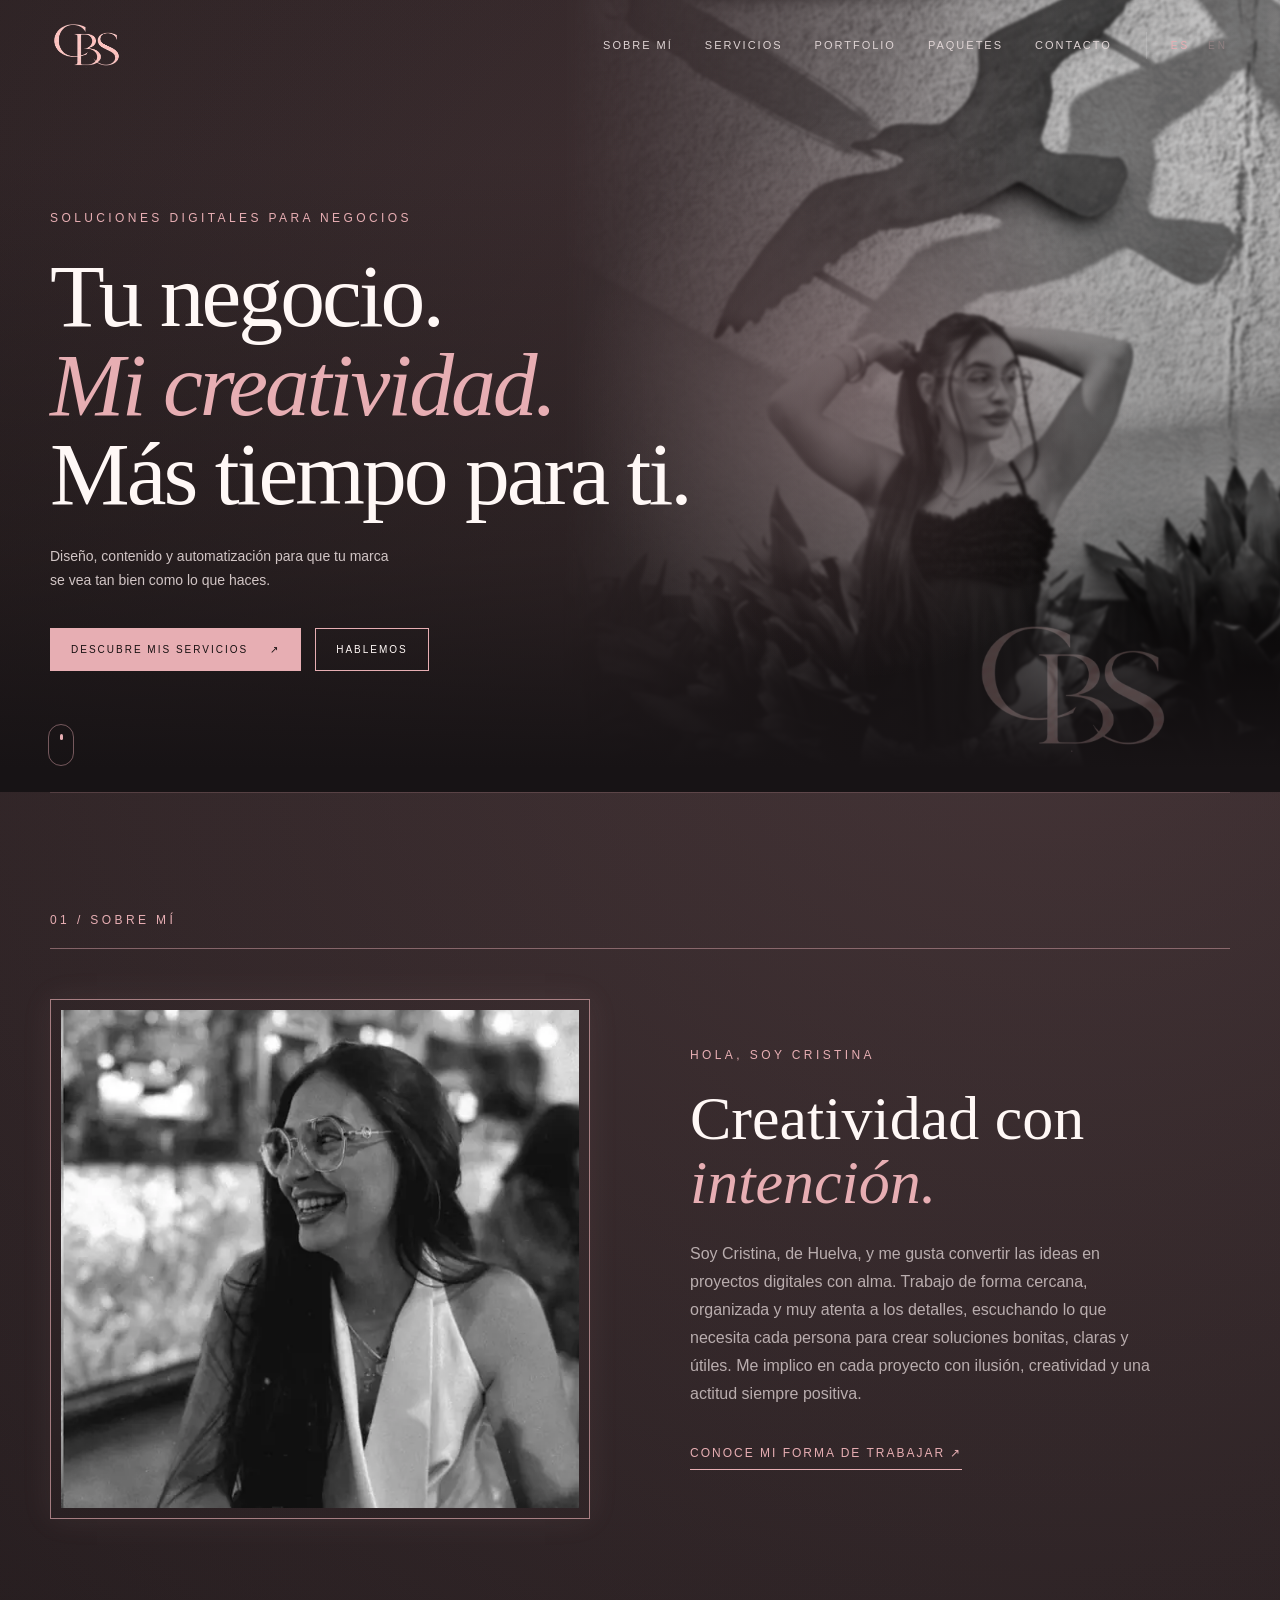
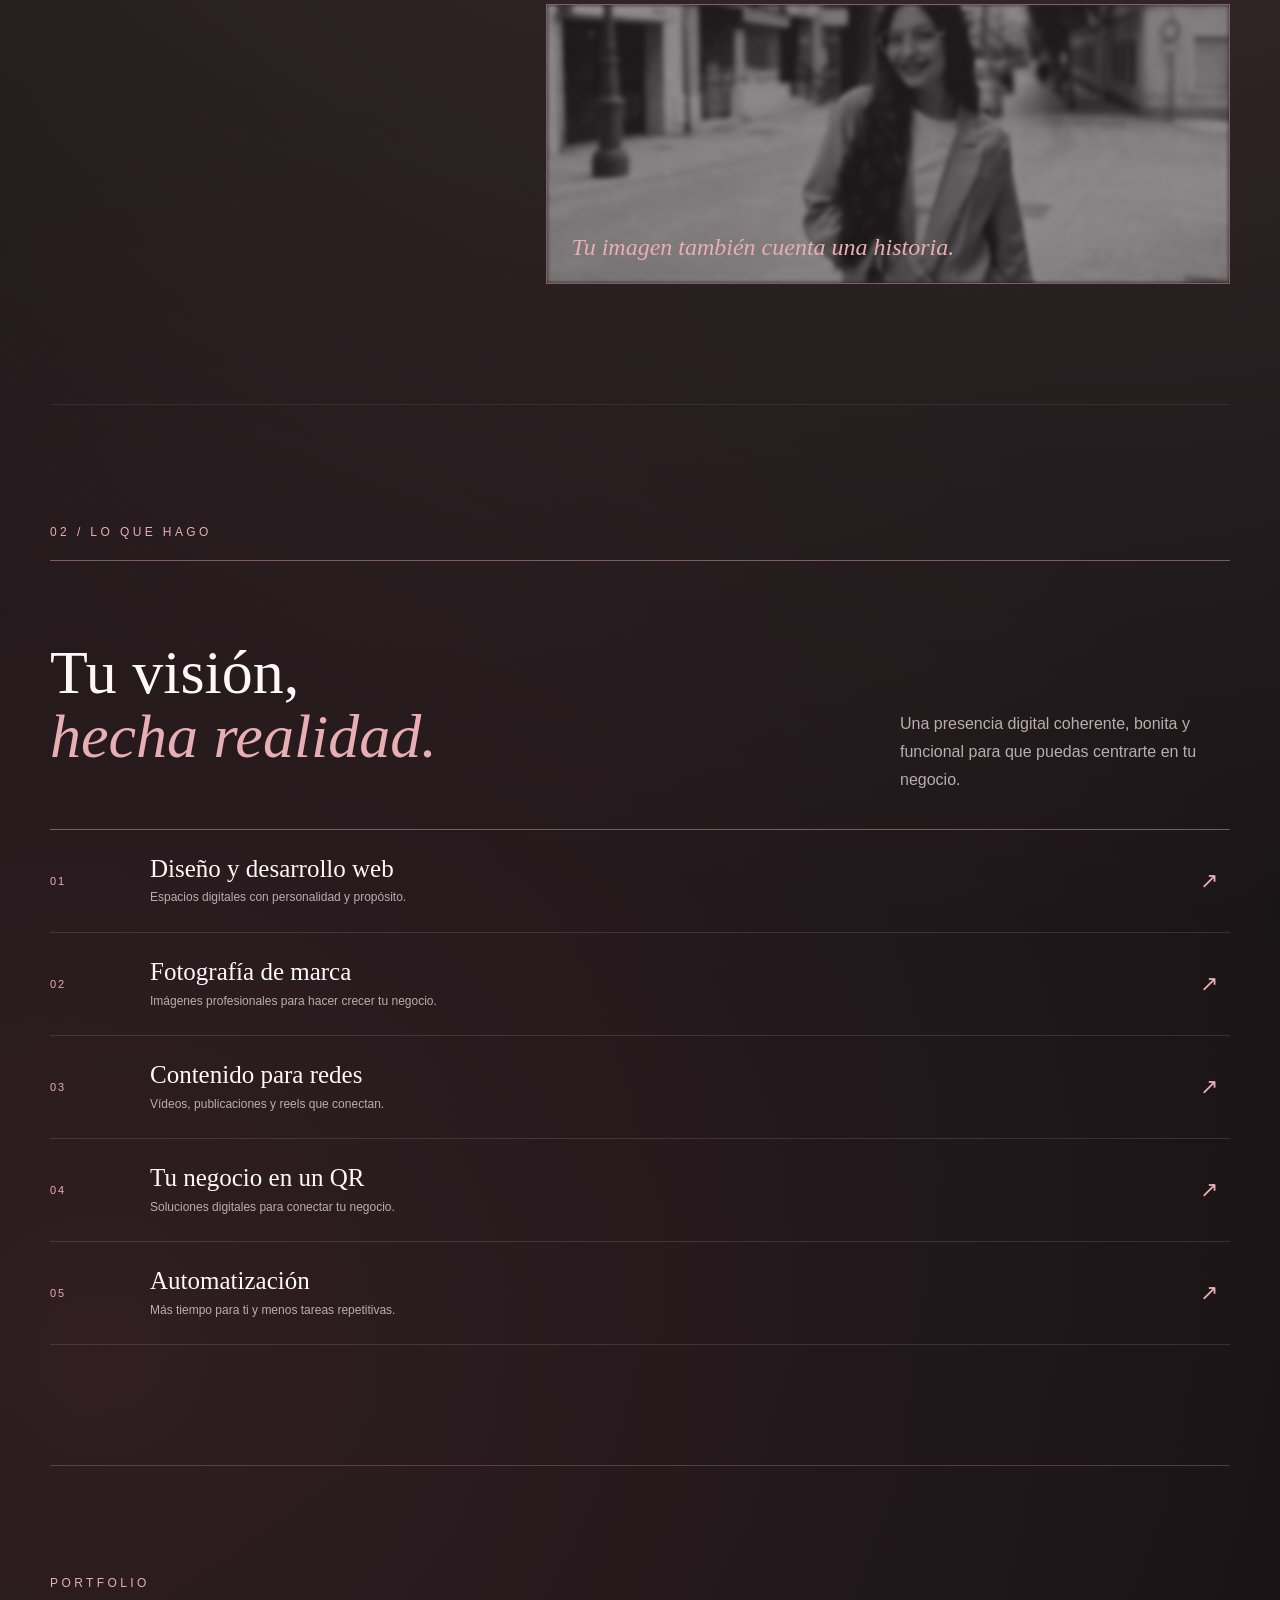
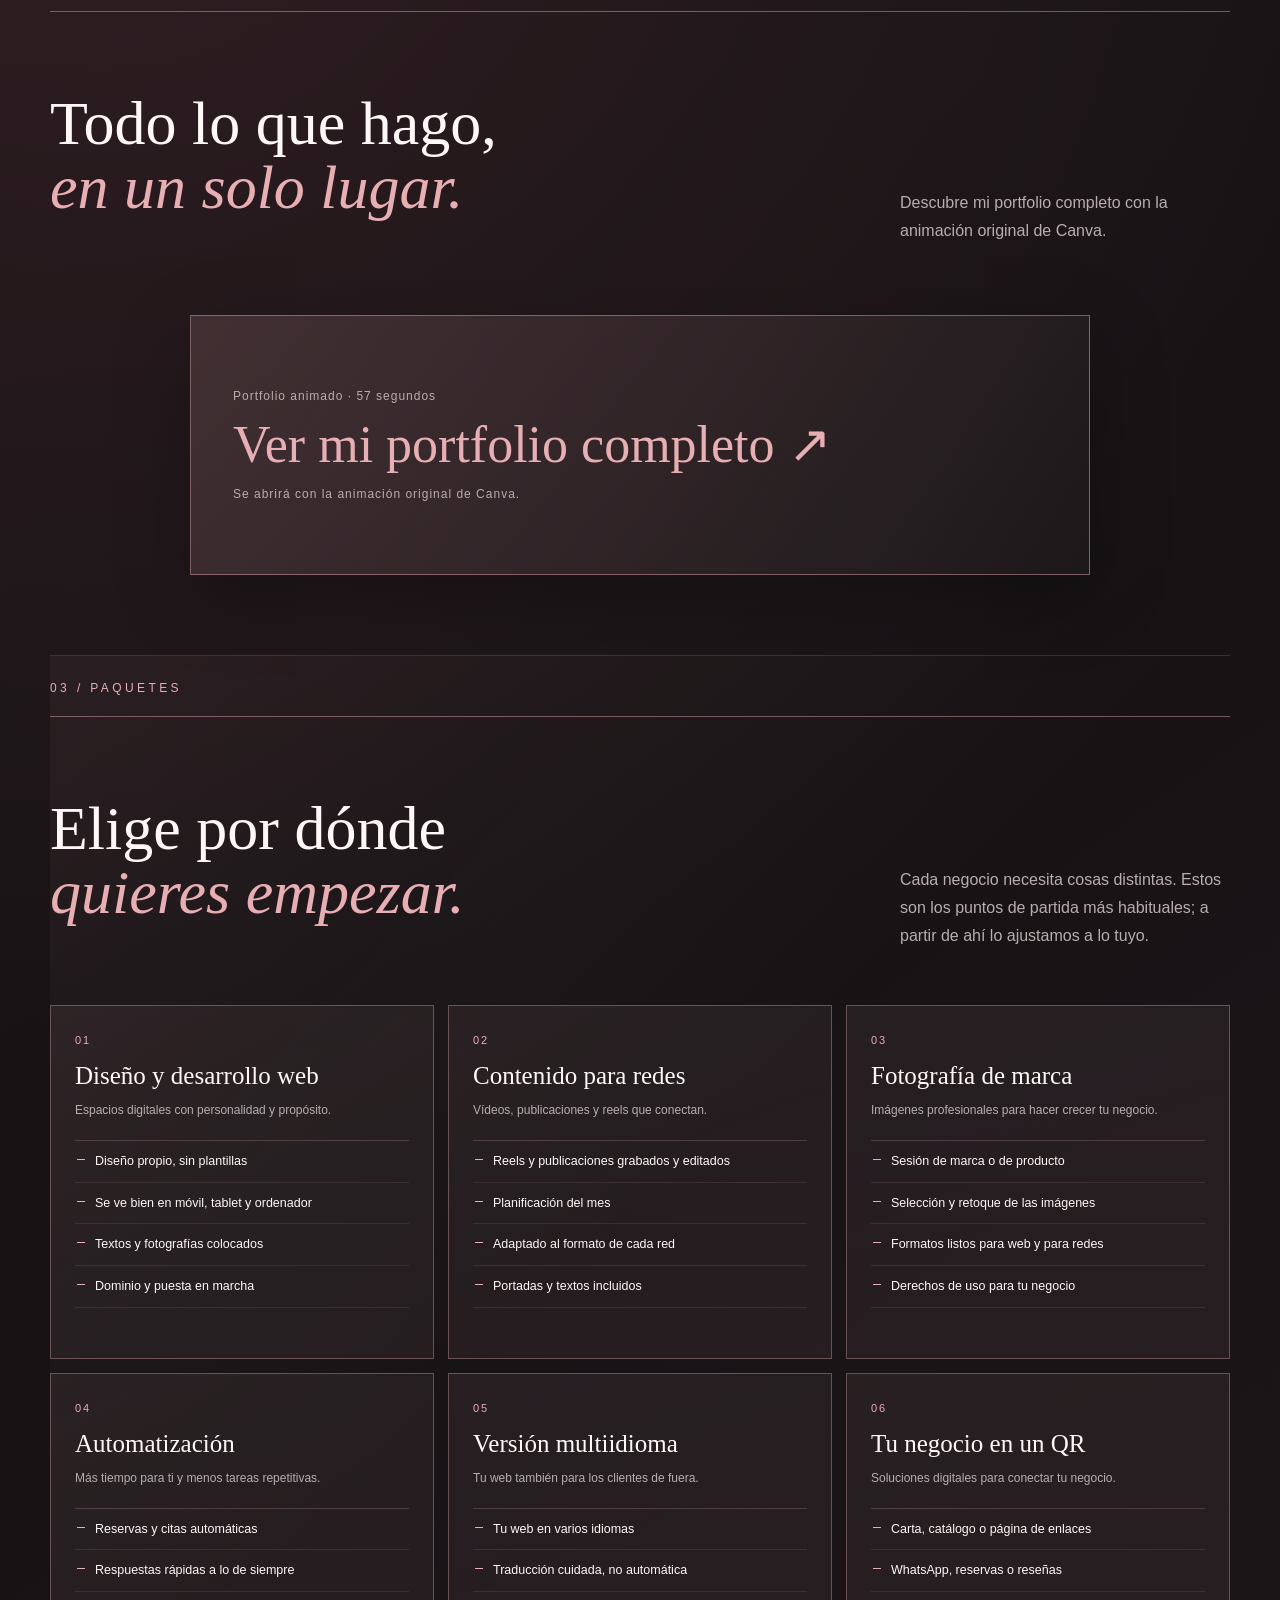
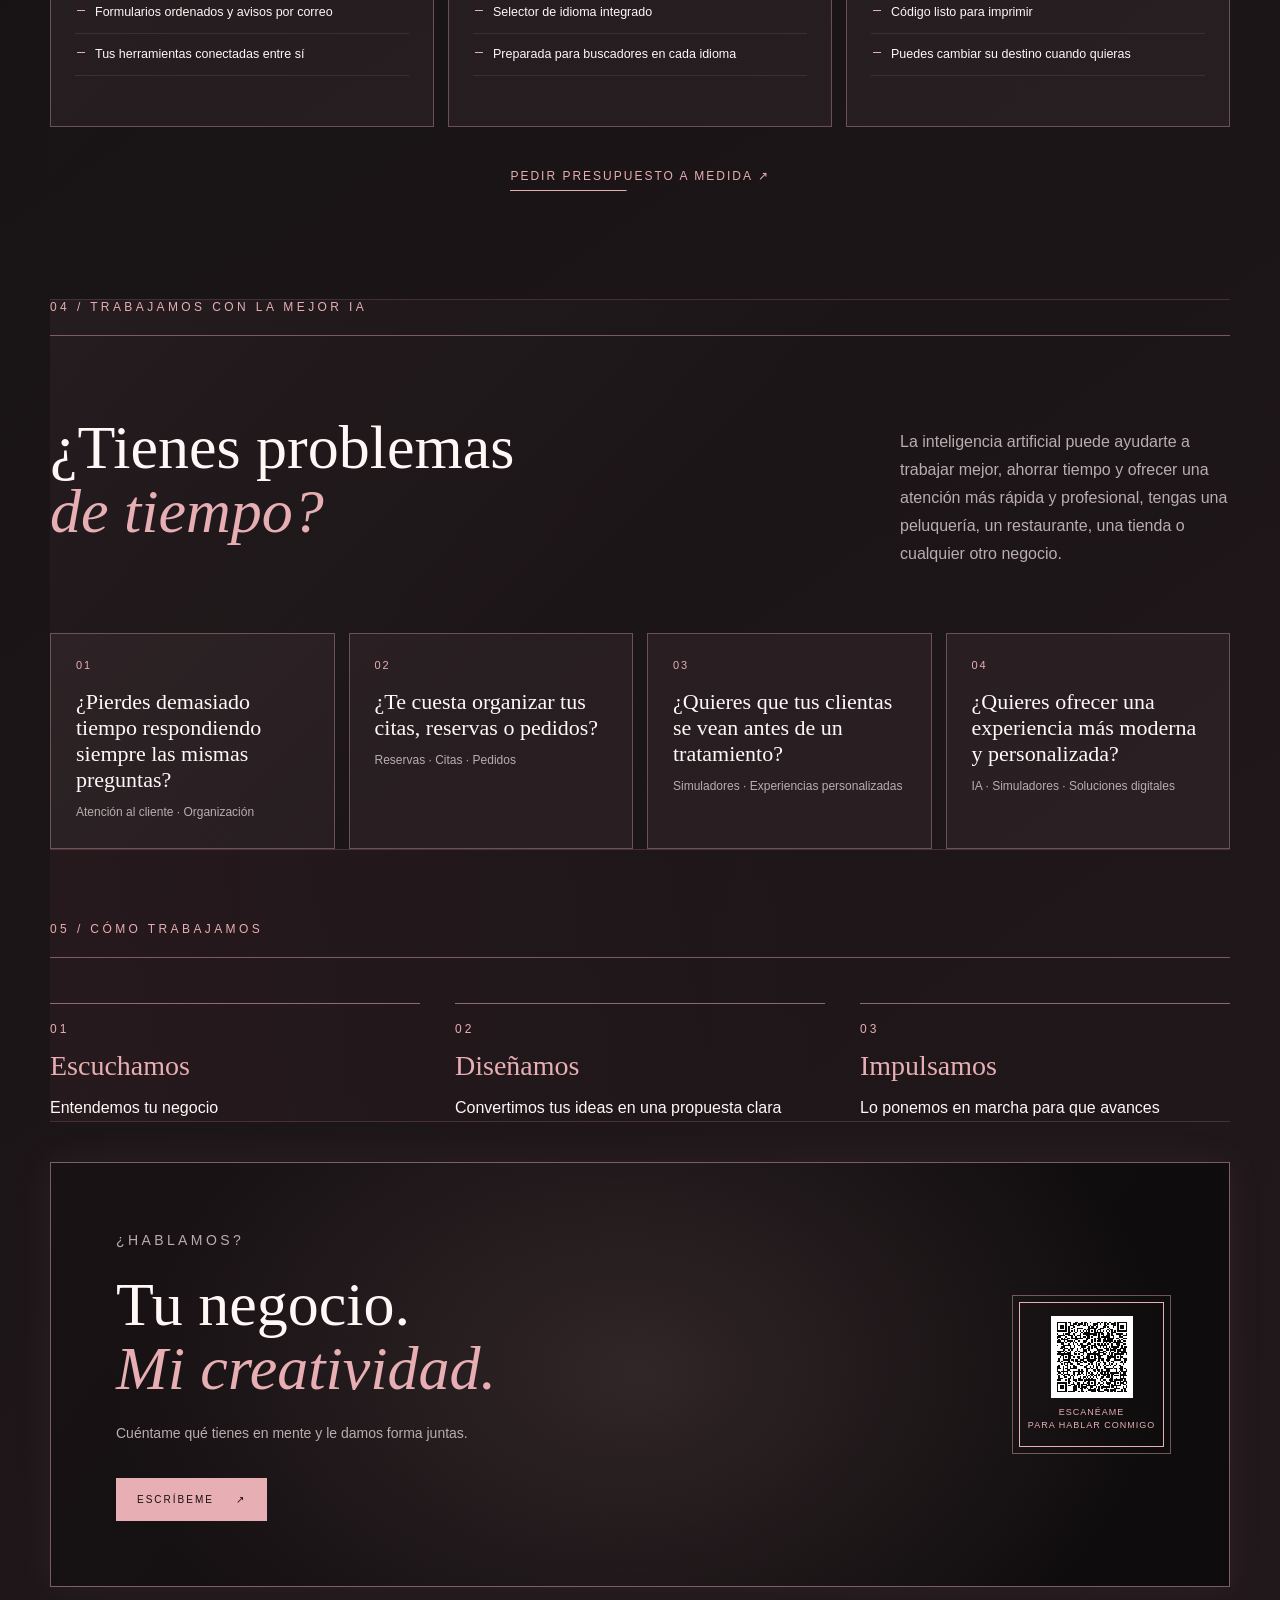
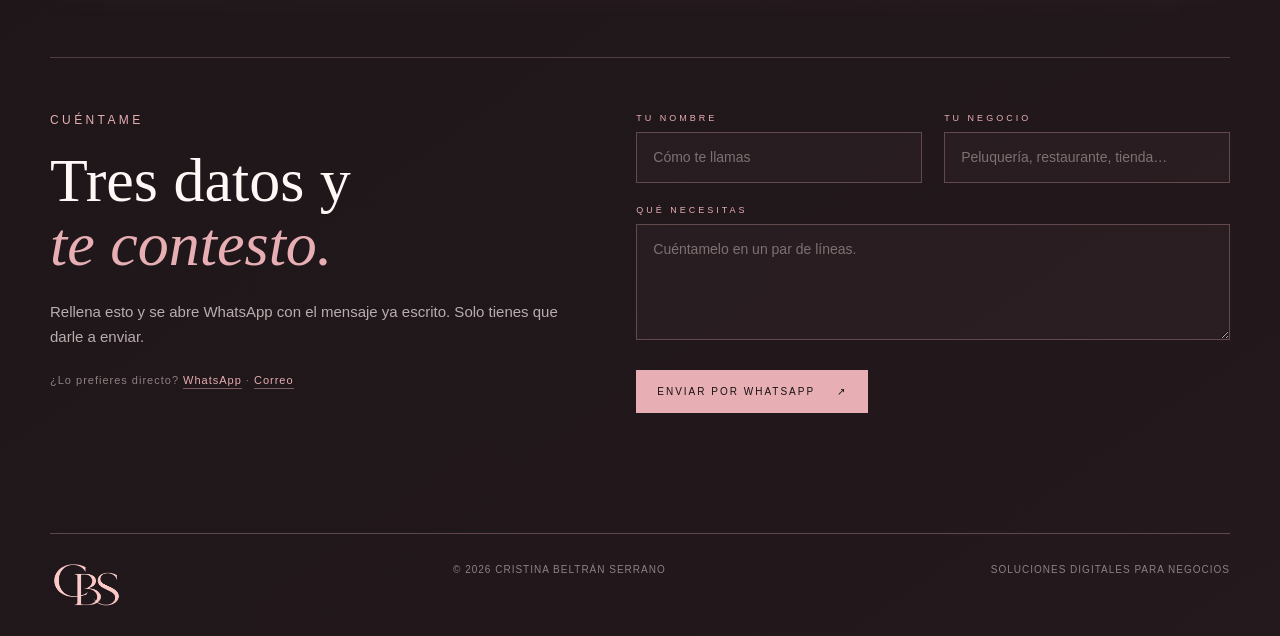
==== commit 76820166: "Actualiza la foto principal en todos los dispositivos" ====
--- a/index.html
+++ b/index.html
@@ -40,8 +40,7 @@
 <link rel="icon" href="assets/img/favicon.svg?v=20260908" type="image/svg+xml">
 <link rel="apple-touch-icon" href="assets/img/favicon.svg?v=20260908">
 
-<link rel="preload" as="image" href="assets/img/cristina-hero-sm.webp?v=20260908" type="image/webp" media="(max-width: 700px)">
-<link rel="preload" as="image" href="assets/img/cristina-hero.webp?v=20260908"    type="image/webp" media="(min-width: 701px)">
+<link rel="preload" as="image" href="assets/img/cristina-hero-new.jpg?v=20260916" type="image/jpeg">
 <link rel="stylesheet" href="assets/css/styles.css?v=27940e5">
 <noscript><style>html [data-reveal]{opacity:1;transform:none;filter:none}html .hero-anim{opacity:1;transform:none}</style></noscript>
 
--- a/assets/css/styles.css
+++ b/assets/css/styles.css
@@ -495,9 +495,9 @@
   inset: 0;
   background-image:
     linear-gradient(90deg, rgba(0, 0, 0, .58) 15%, rgba(0, 0, 0, .28), rgba(0, 0, 0, .4)),
-    url("../img/cristina-hero-sm.jpg?v=20260908");
-  background-position: 68% 40%;
-  background-size: auto 125%;
+    url("../img/cristina-hero-new.jpg?v=20260916");
+  background-position: 50% 38%;
+  background-size: cover;
   background-repeat: no-repeat;
   opacity: .95;
   filter: blur(1.5px);
@@ -509,8 +509,7 @@
   .hero-image {
     background-image:
     linear-gradient(90deg, rgba(0, 0, 0, .58) 15%, rgba(0, 0, 0, .28), rgba(0, 0, 0, .4)),
-      image-set(url("../img/cristina-hero-sm.webp?v=20260908") type("image/webp"),
-                url("../img/cristina-hero-sm.jpg?v=20260908")  type("image/jpeg"));
+      url("../img/cristina-hero-new.jpg?v=20260916");
   }
 }
 
@@ -1430,7 +1429,7 @@
 
     background-image:
       linear-gradient(90deg, rgba(0, 0, 0, .68) 16%, rgba(0, 0, 0, .28) 52%, rgba(0, 0, 0, .06)),
-      url("../img/cristina-hero.jpg?v=20260908");
+      url("../img/cristina-hero-new.jpg?v=20260916");
     background-position: 0 0, 100% 40%;          /* capa 1: degradado · capa 2: foto */
     background-size: 100% 100%, var(--foto) auto;
 
@@ -1446,8 +1445,7 @@
     .hero-image {
       background-image:
         linear-gradient(90deg, rgba(0, 0, 0, .68) 16%, rgba(0, 0, 0, .28) 52%, rgba(0, 0, 0, .06)),
-        image-set(url("../img/cristina-hero.webp?v=20260908") type("image/webp"),
-                  url("../img/cristina-hero.jpg?v=20260908")  type("image/jpeg"));
+        url("../img/cristina-hero-new.jpg?v=20260916");
       background-size: 100% 100%, var(--foto) auto;
     }
   }
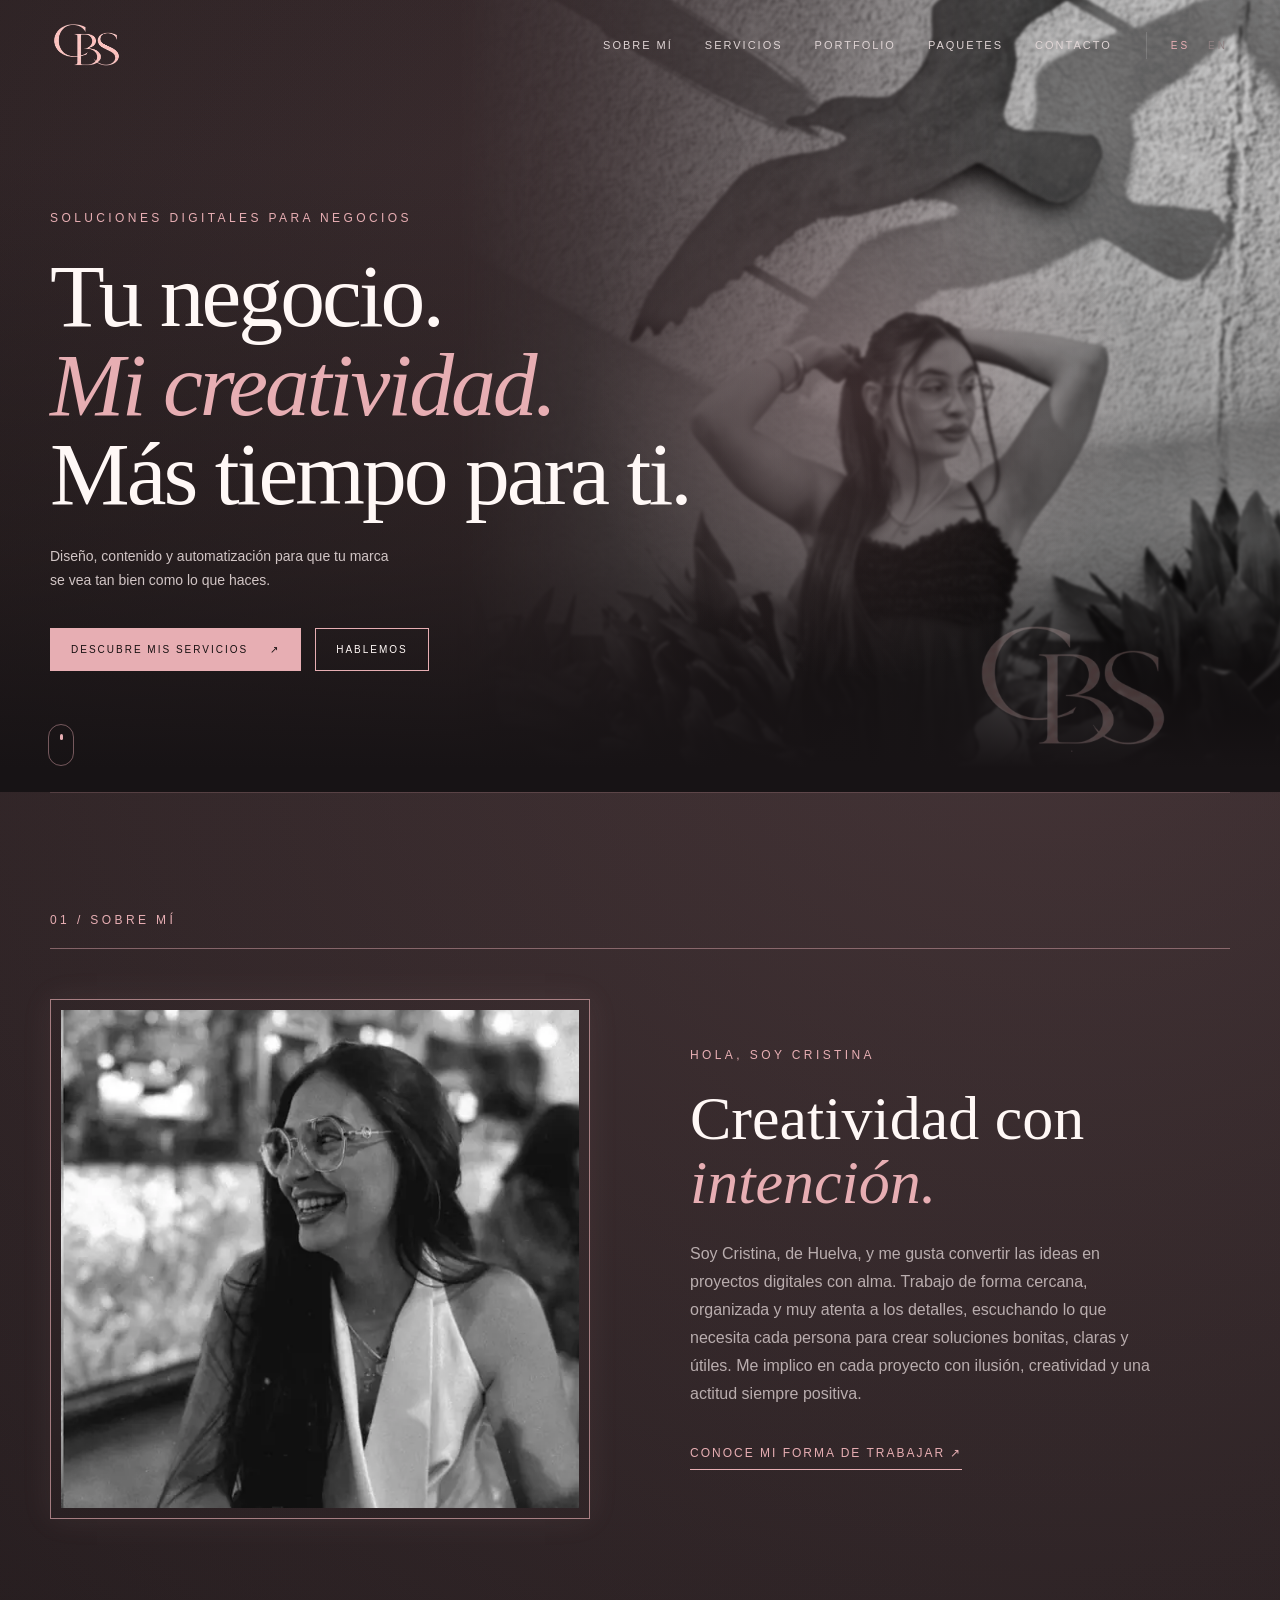
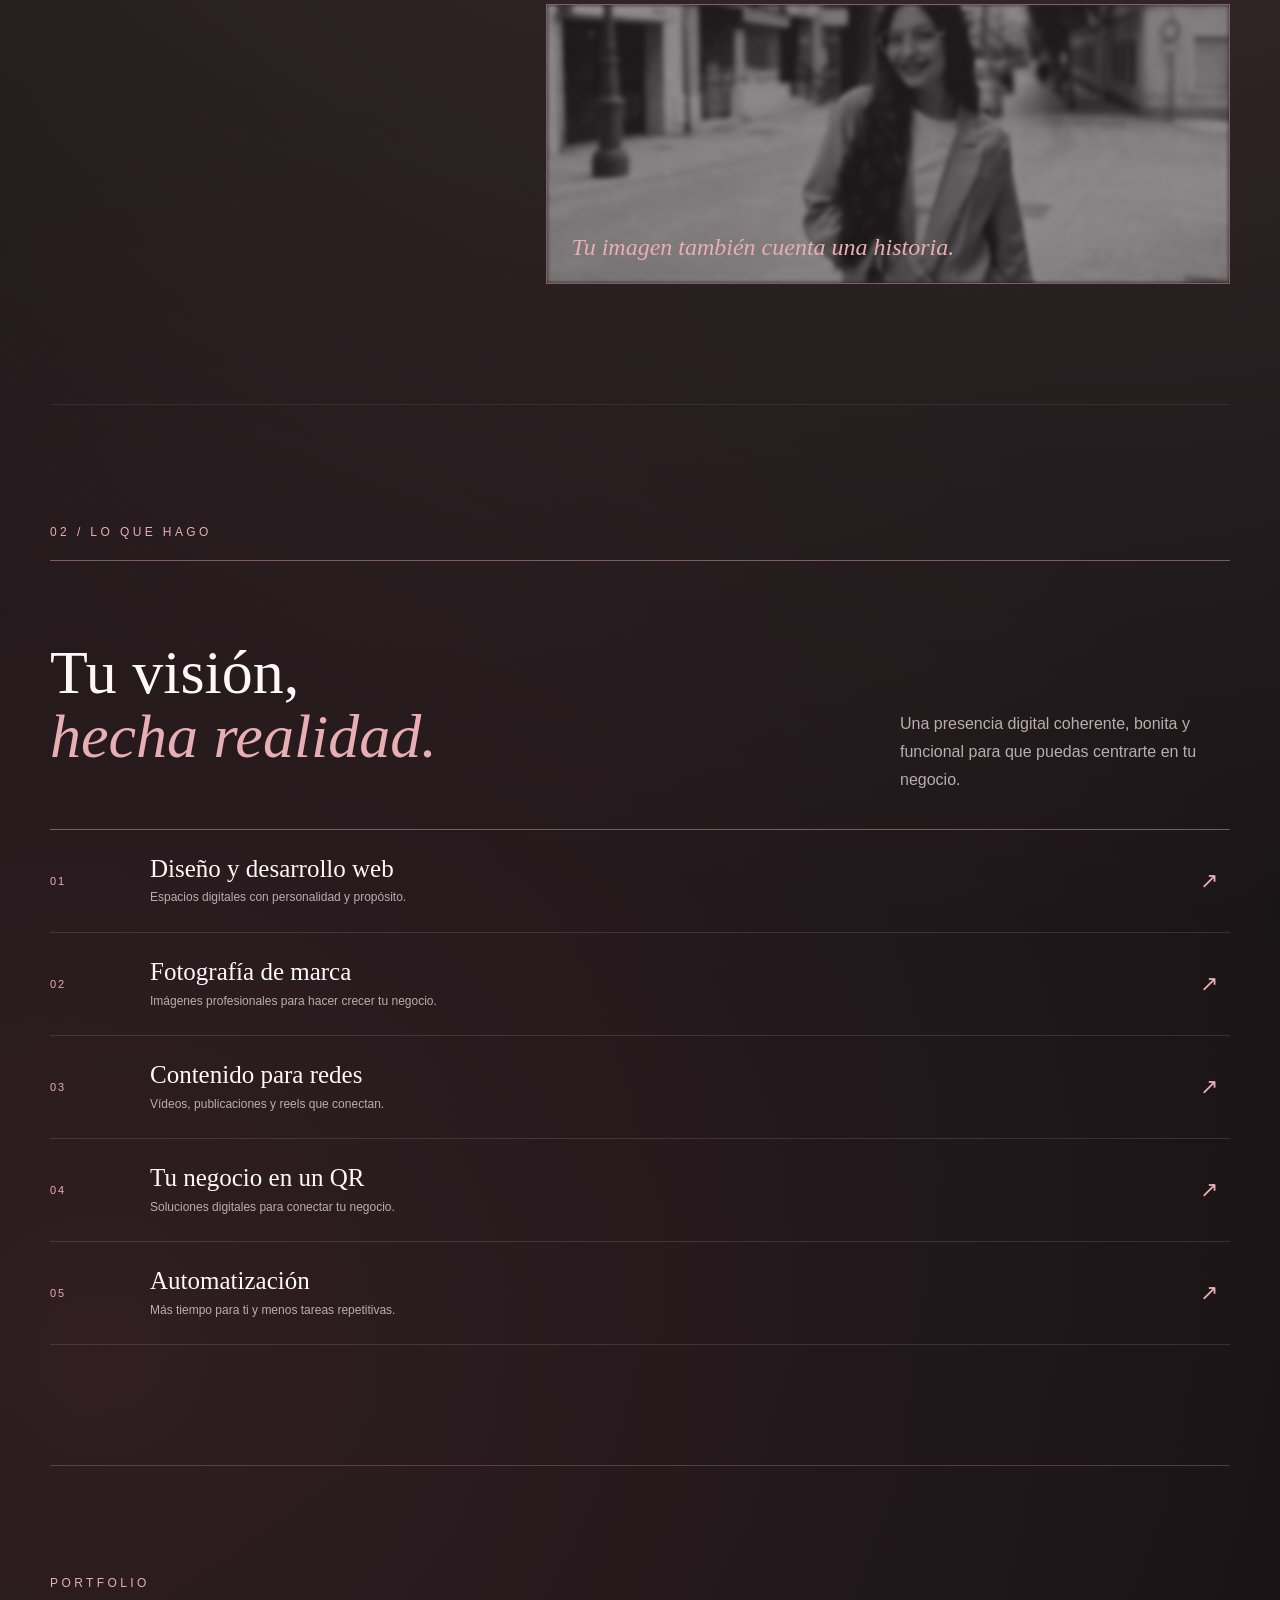
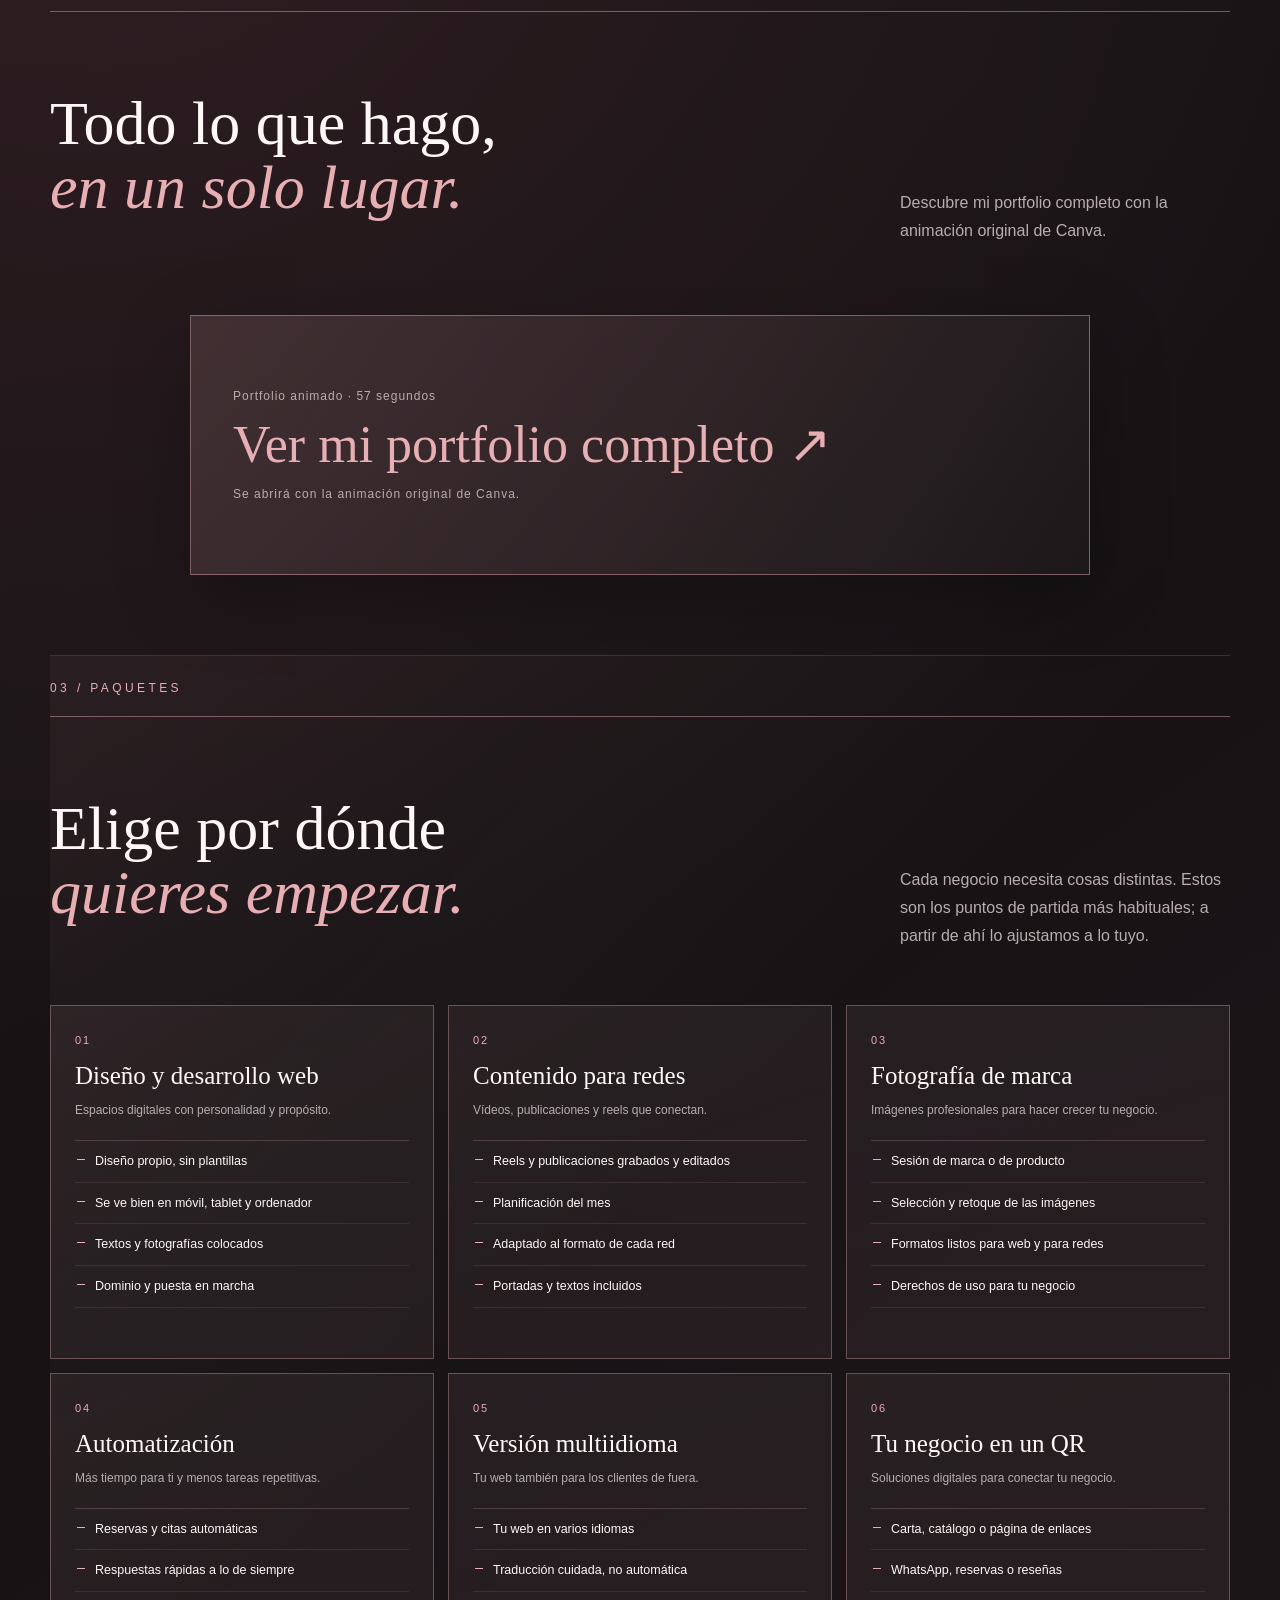
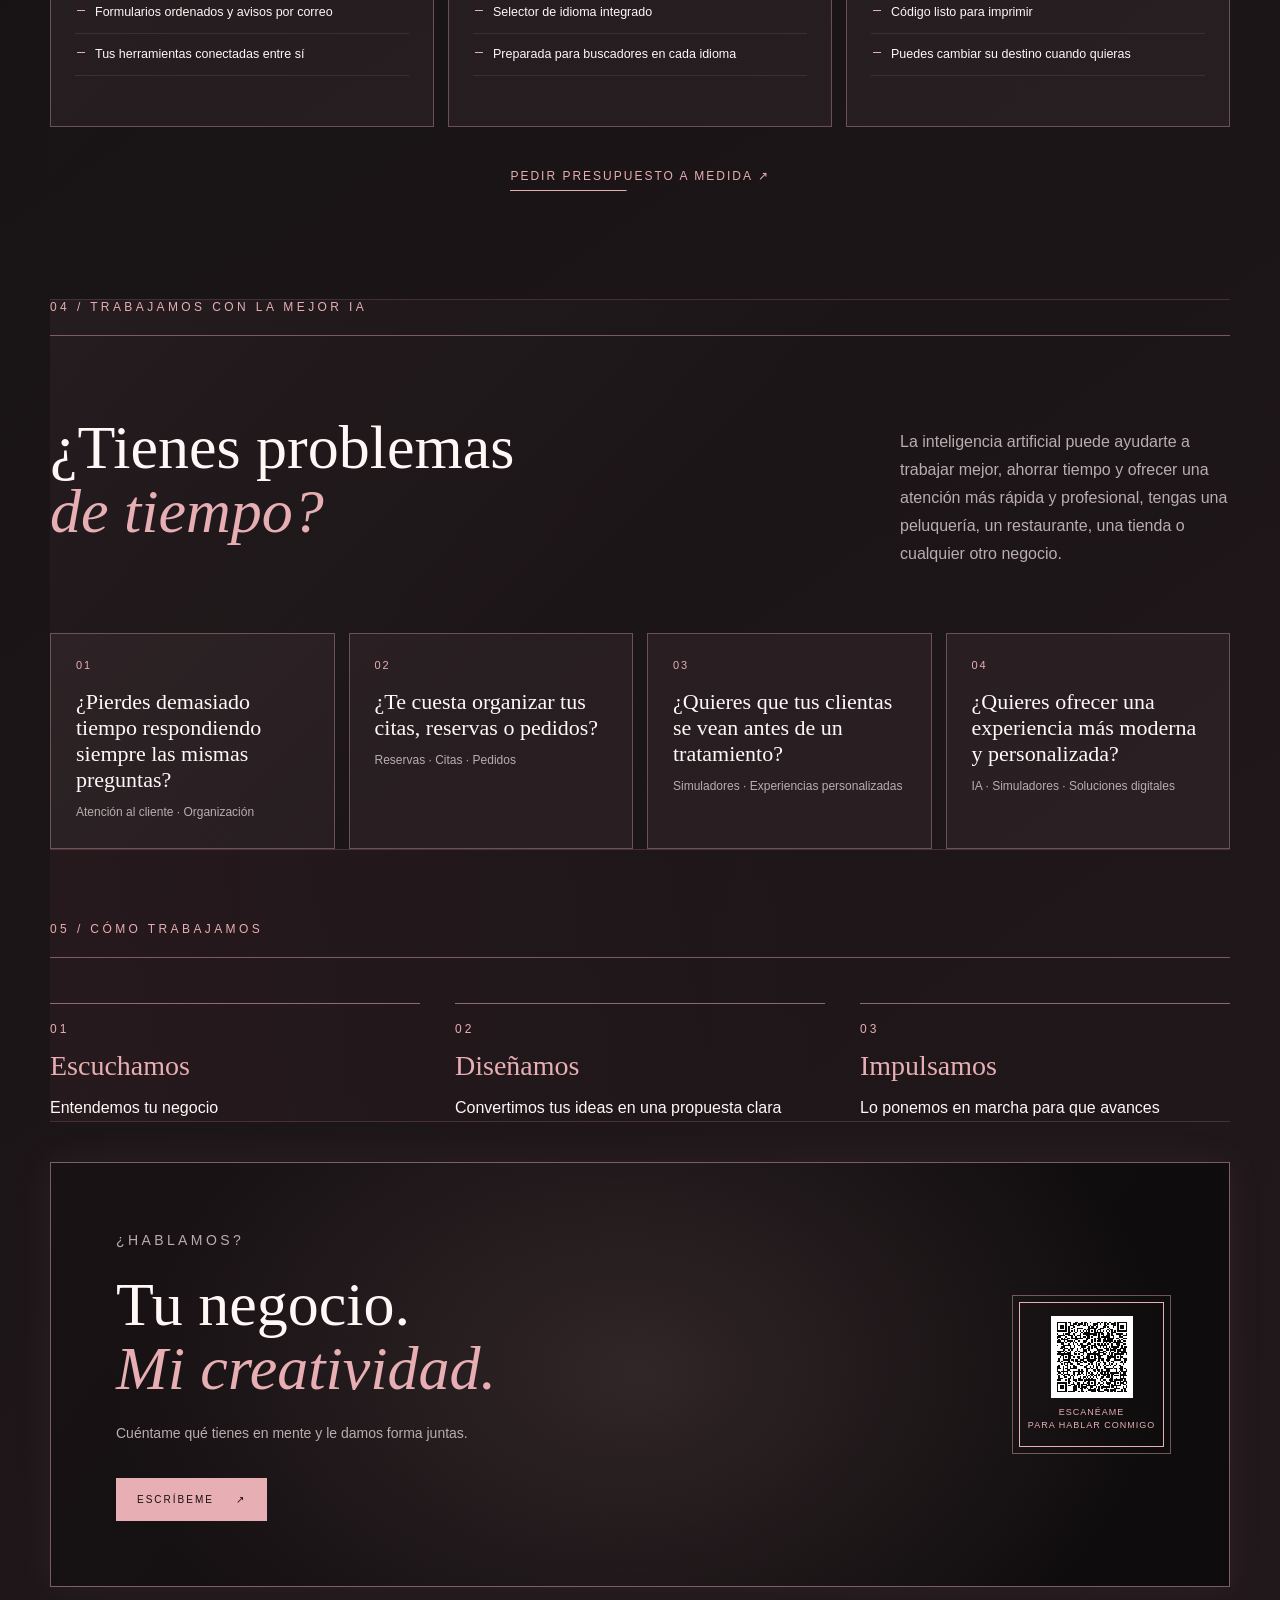
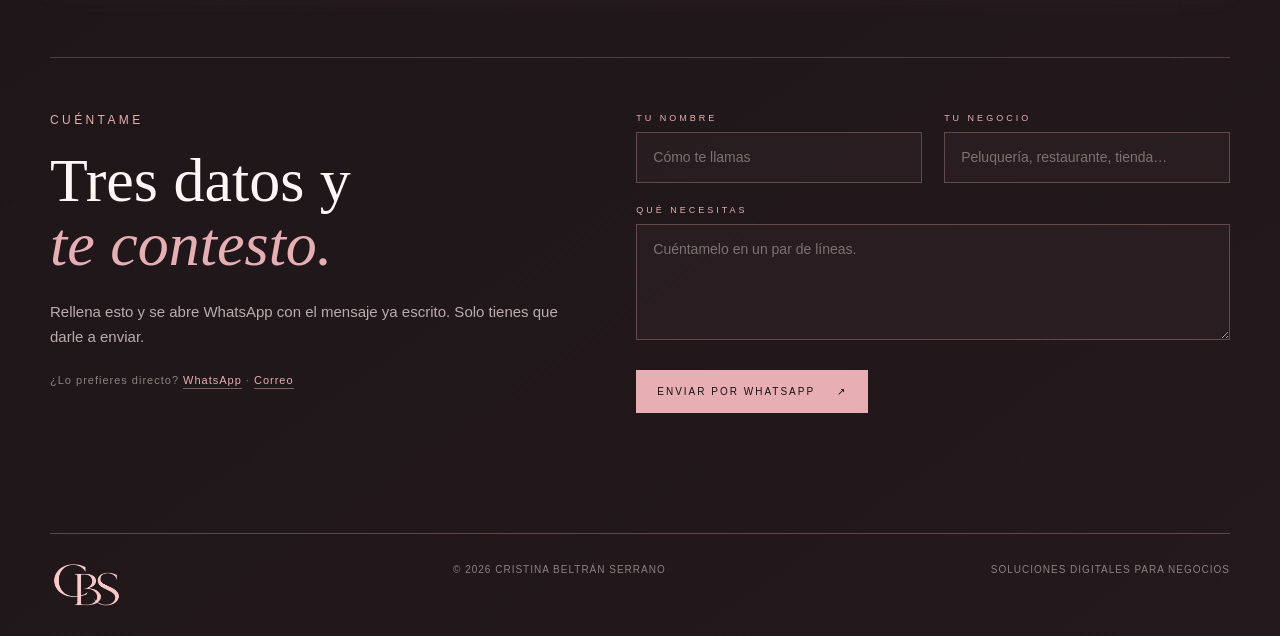
==== commit b3a4e4bb: "Amplia las animaciones de scroll a toda la web" ====
--- a/index.html
+++ b/index.html
@@ -688,6 +688,6 @@
   <span aria-hidden="true">Hablemos</span>
 </a>
 
-<script src="assets/js/main.js?v=20260908d" defer></script>
+<script src="assets/js/main.js?v=4b47576" defer></script>
 </body>
 </html>
--- a/assets/css/styles.css
+++ b/assets/css/styles.css
@@ -496,8 +496,8 @@
   background-image:
     linear-gradient(90deg, rgba(0, 0, 0, .58) 15%, rgba(0, 0, 0, .28), rgba(0, 0, 0, .4)),
     url("../img/cristina-hero-new.jpg?v=20260916");
-  background-position: 50% 38%;
-  background-size: cover;
+  background-position: 50% 42%;
+  background-size: auto 118%;
   background-repeat: no-repeat;
   opacity: .95;
   filter: blur(1.5px);
@@ -1425,7 +1425,7 @@
   .hero-image {
     /* Ancho de la foto. Todo lo demás se calcula a partir de aquí, para que el
        desvanecido empiece justo en su borde izquierdo y no la corte a medias. */
-    --foto: max(56vw, 560px);
+    --foto: max(64vw, 640px);
 
     background-image:
       linear-gradient(90deg, rgba(0, 0, 0, .68) 16%, rgba(0, 0, 0, .28) 52%, rgba(0, 0, 0, .06)),
